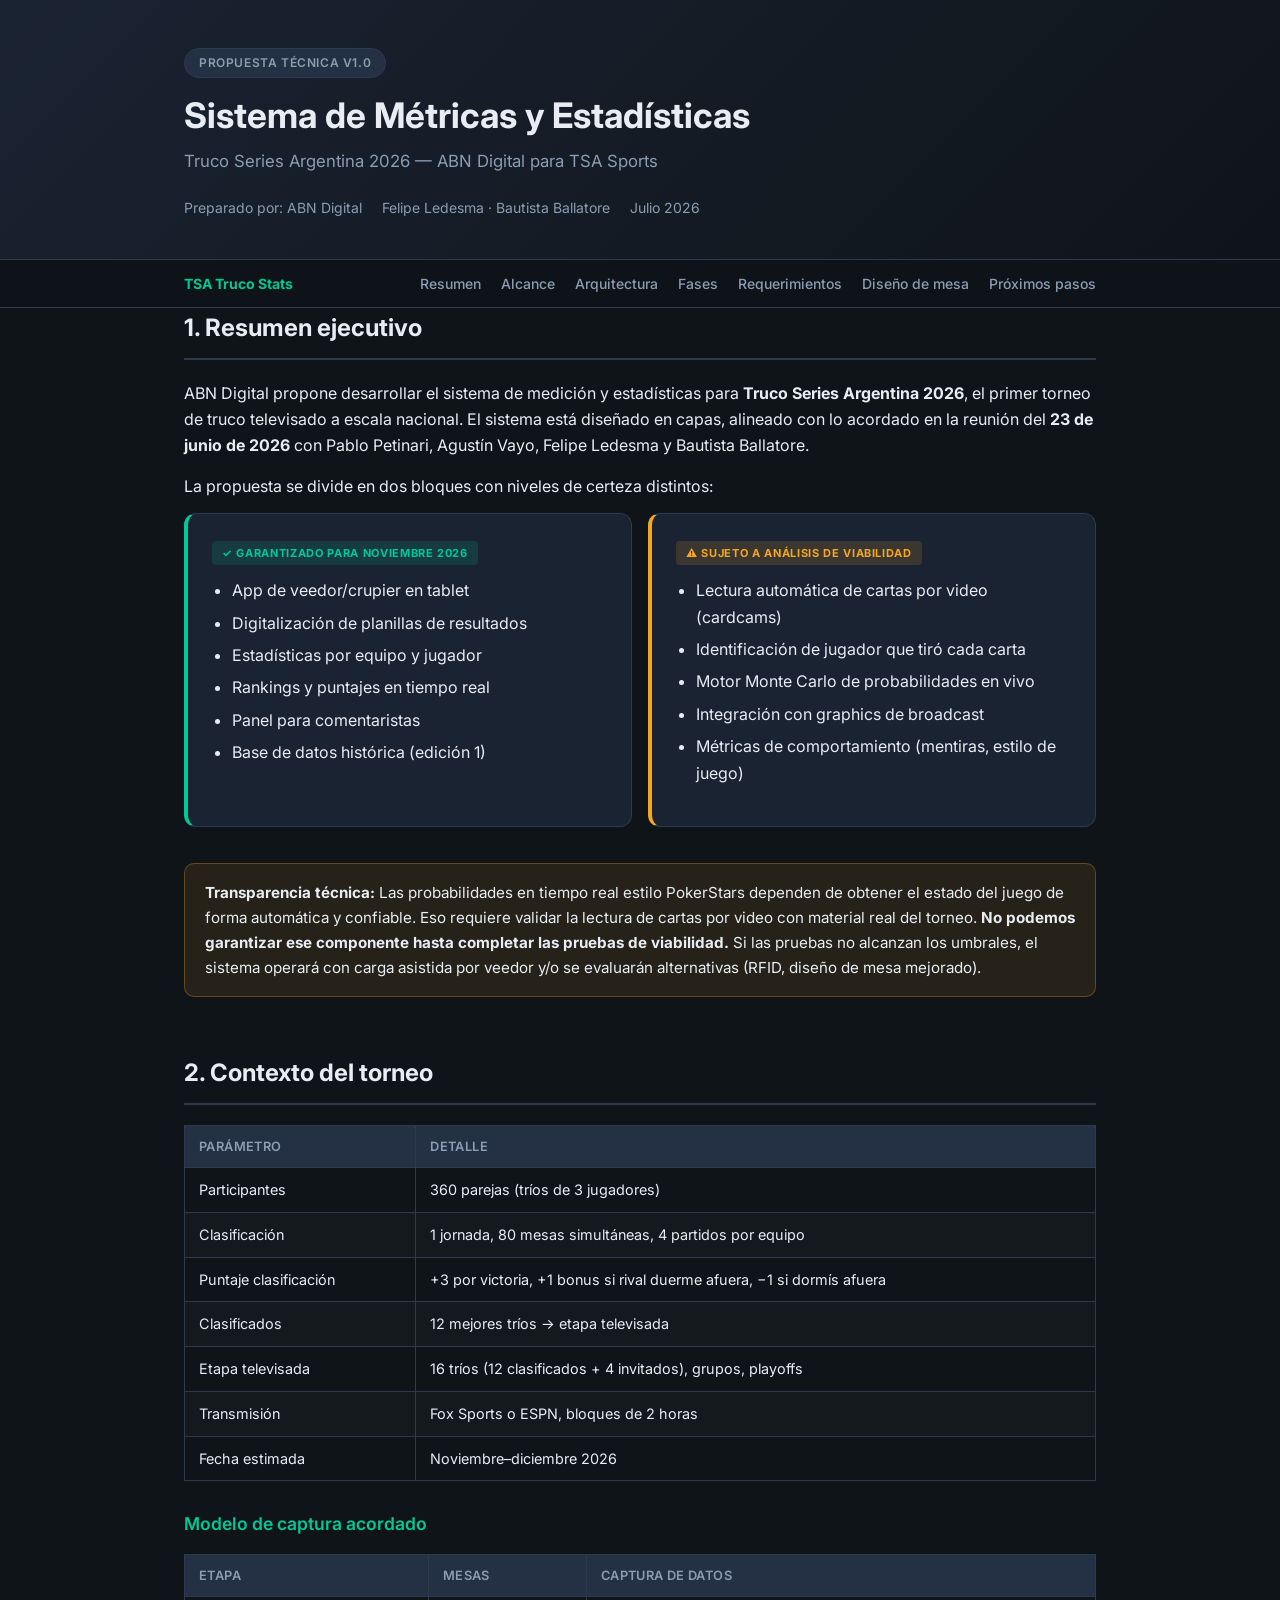
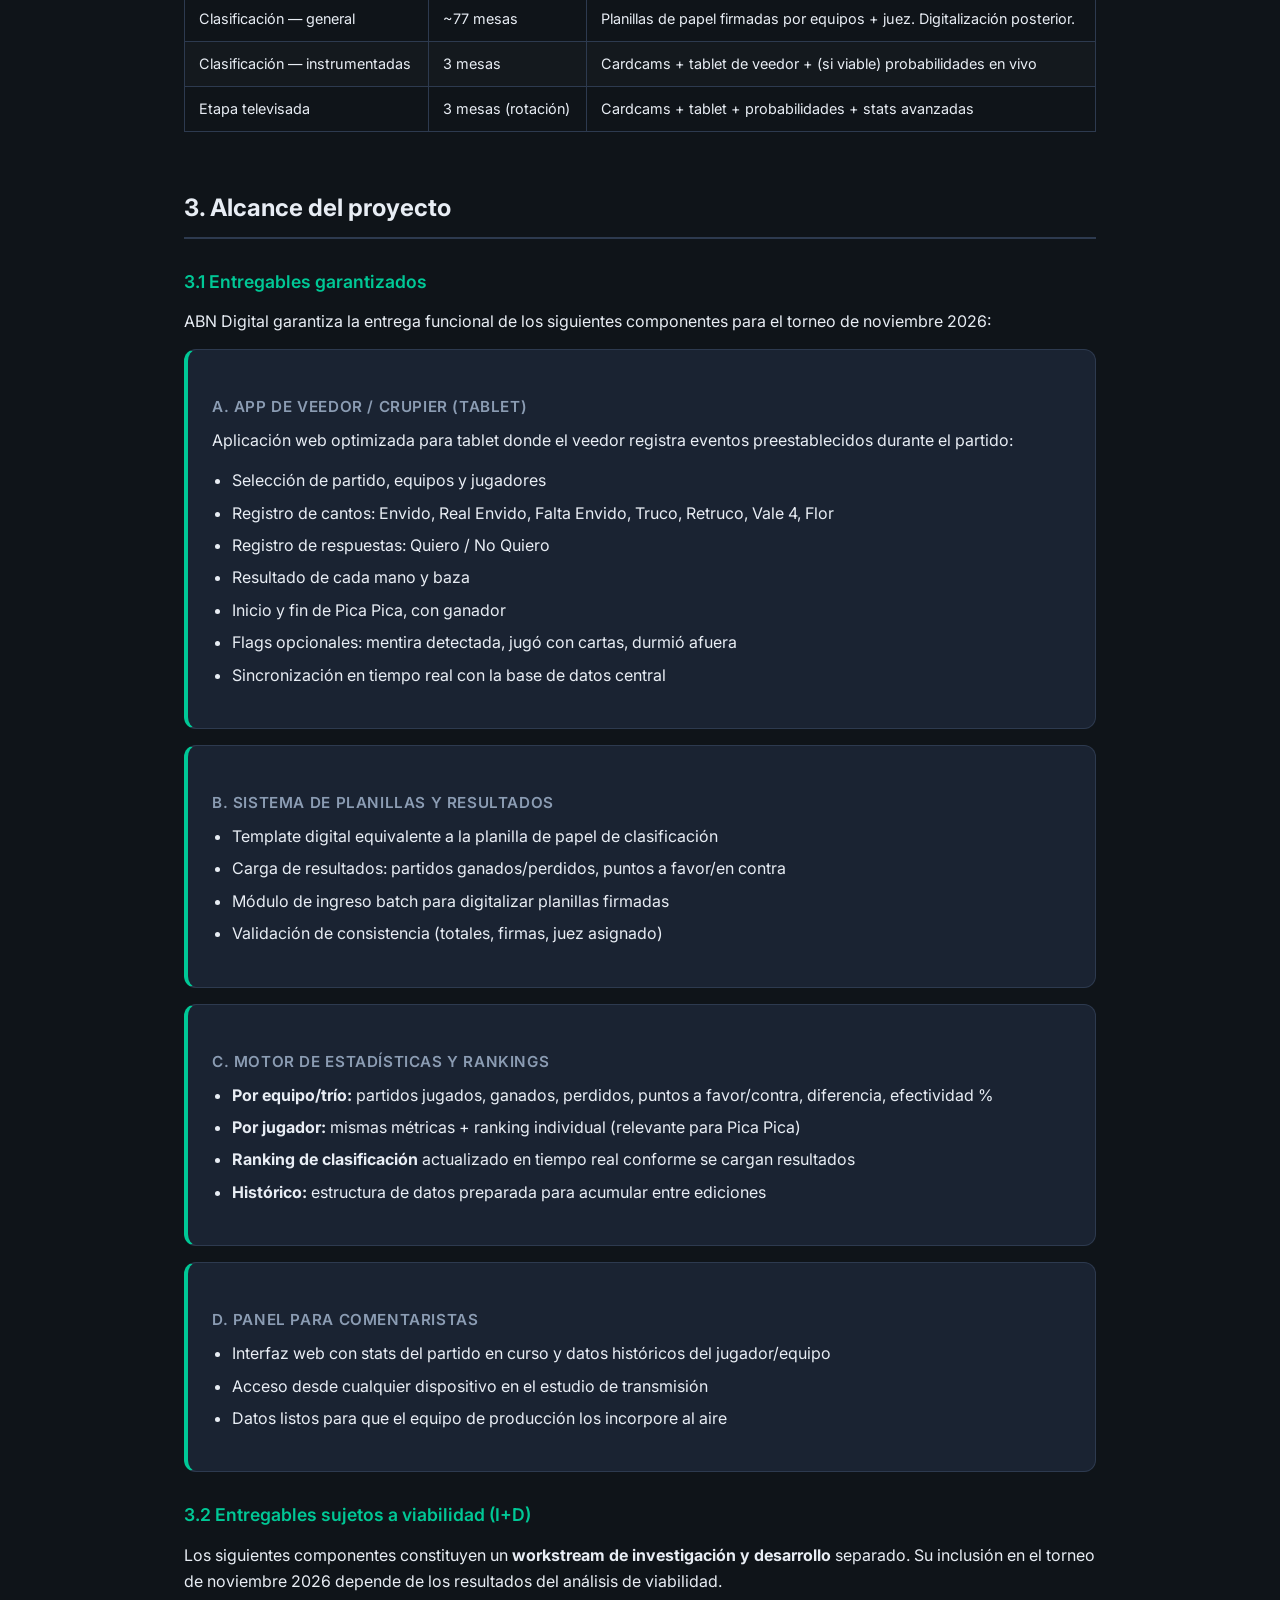
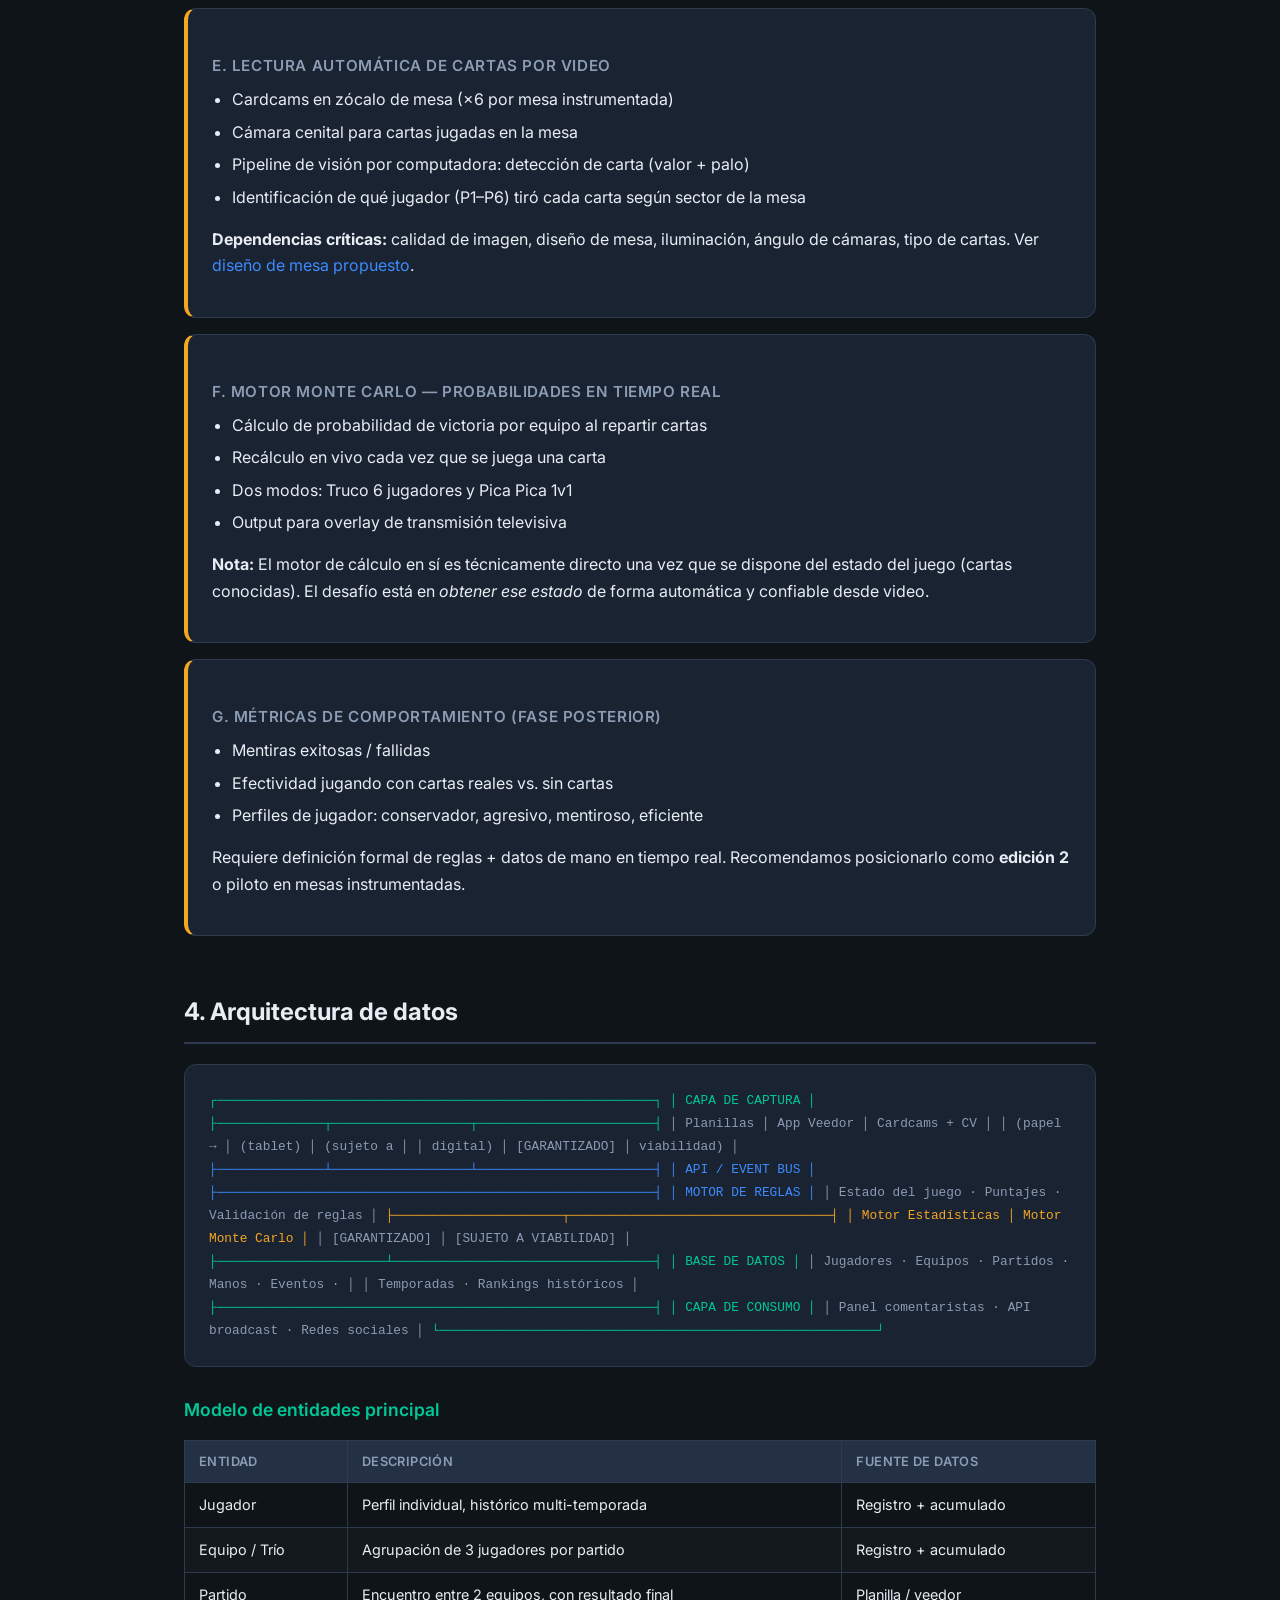
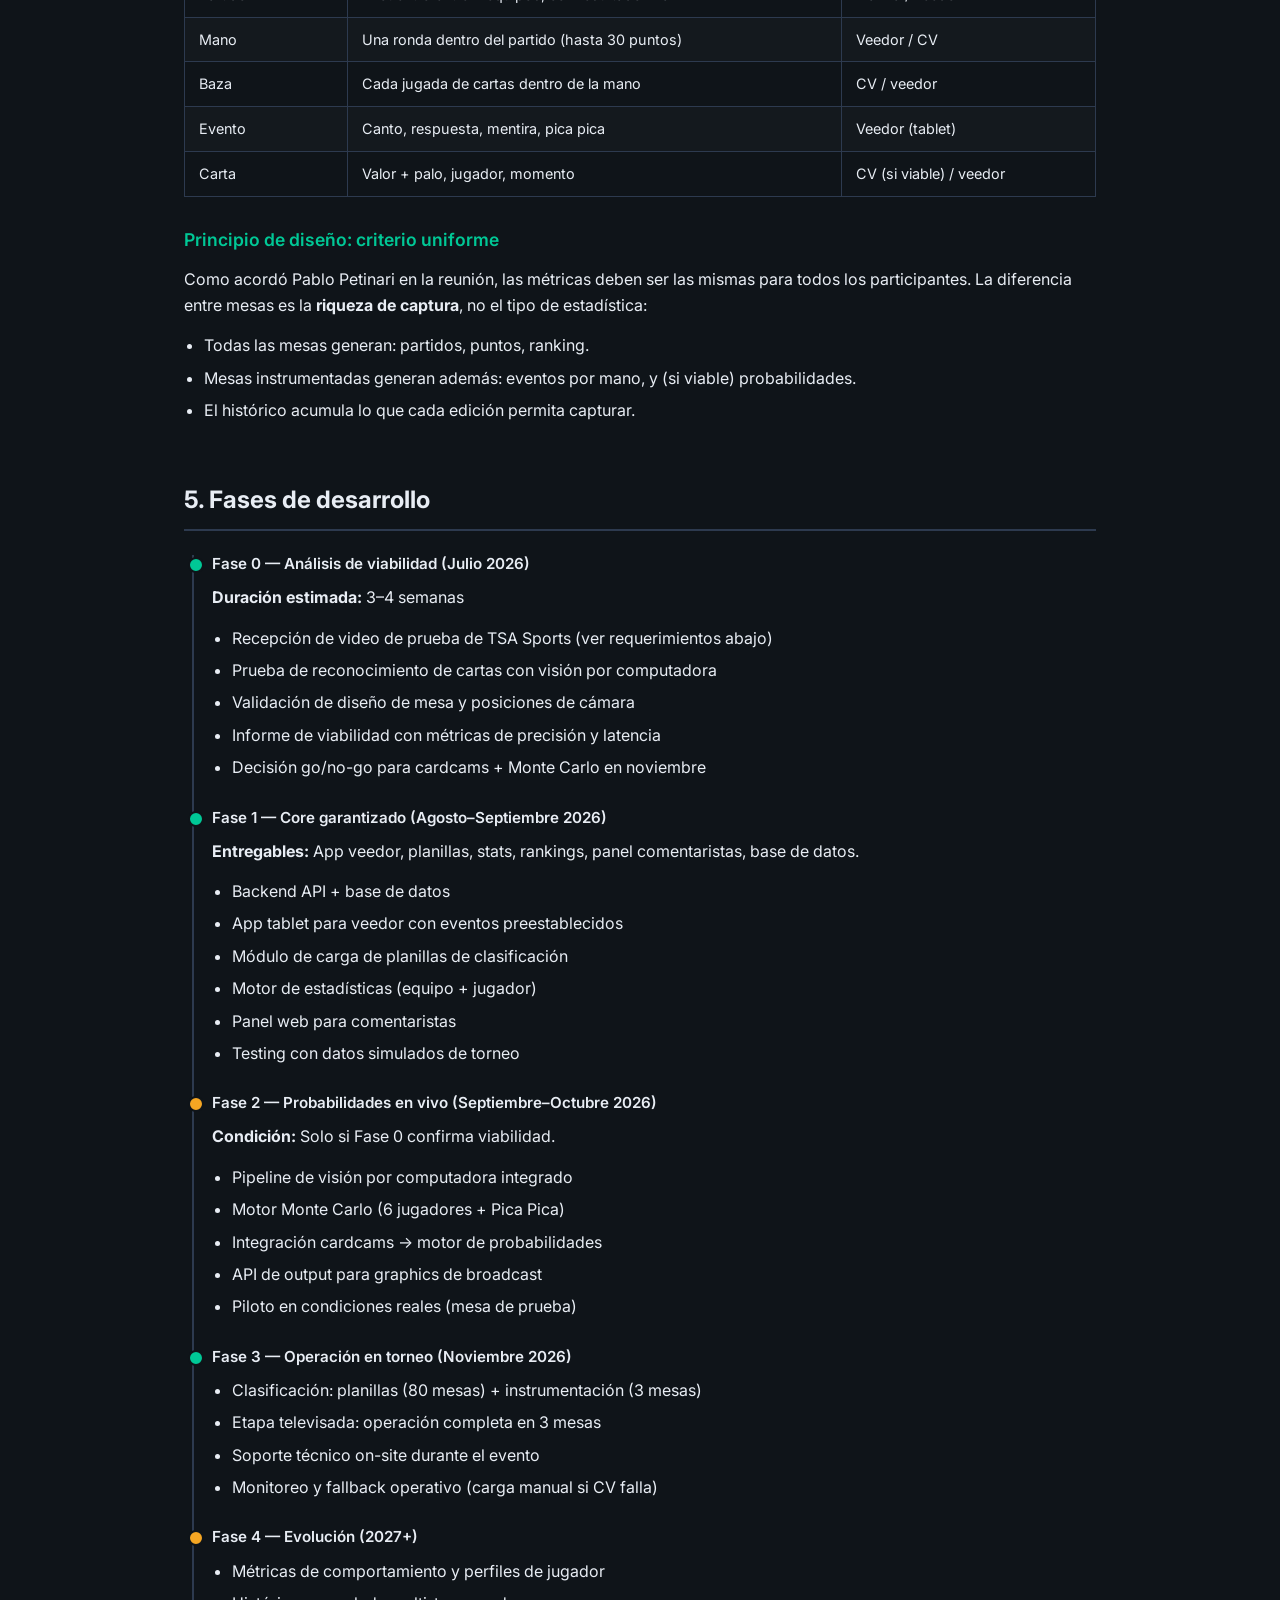
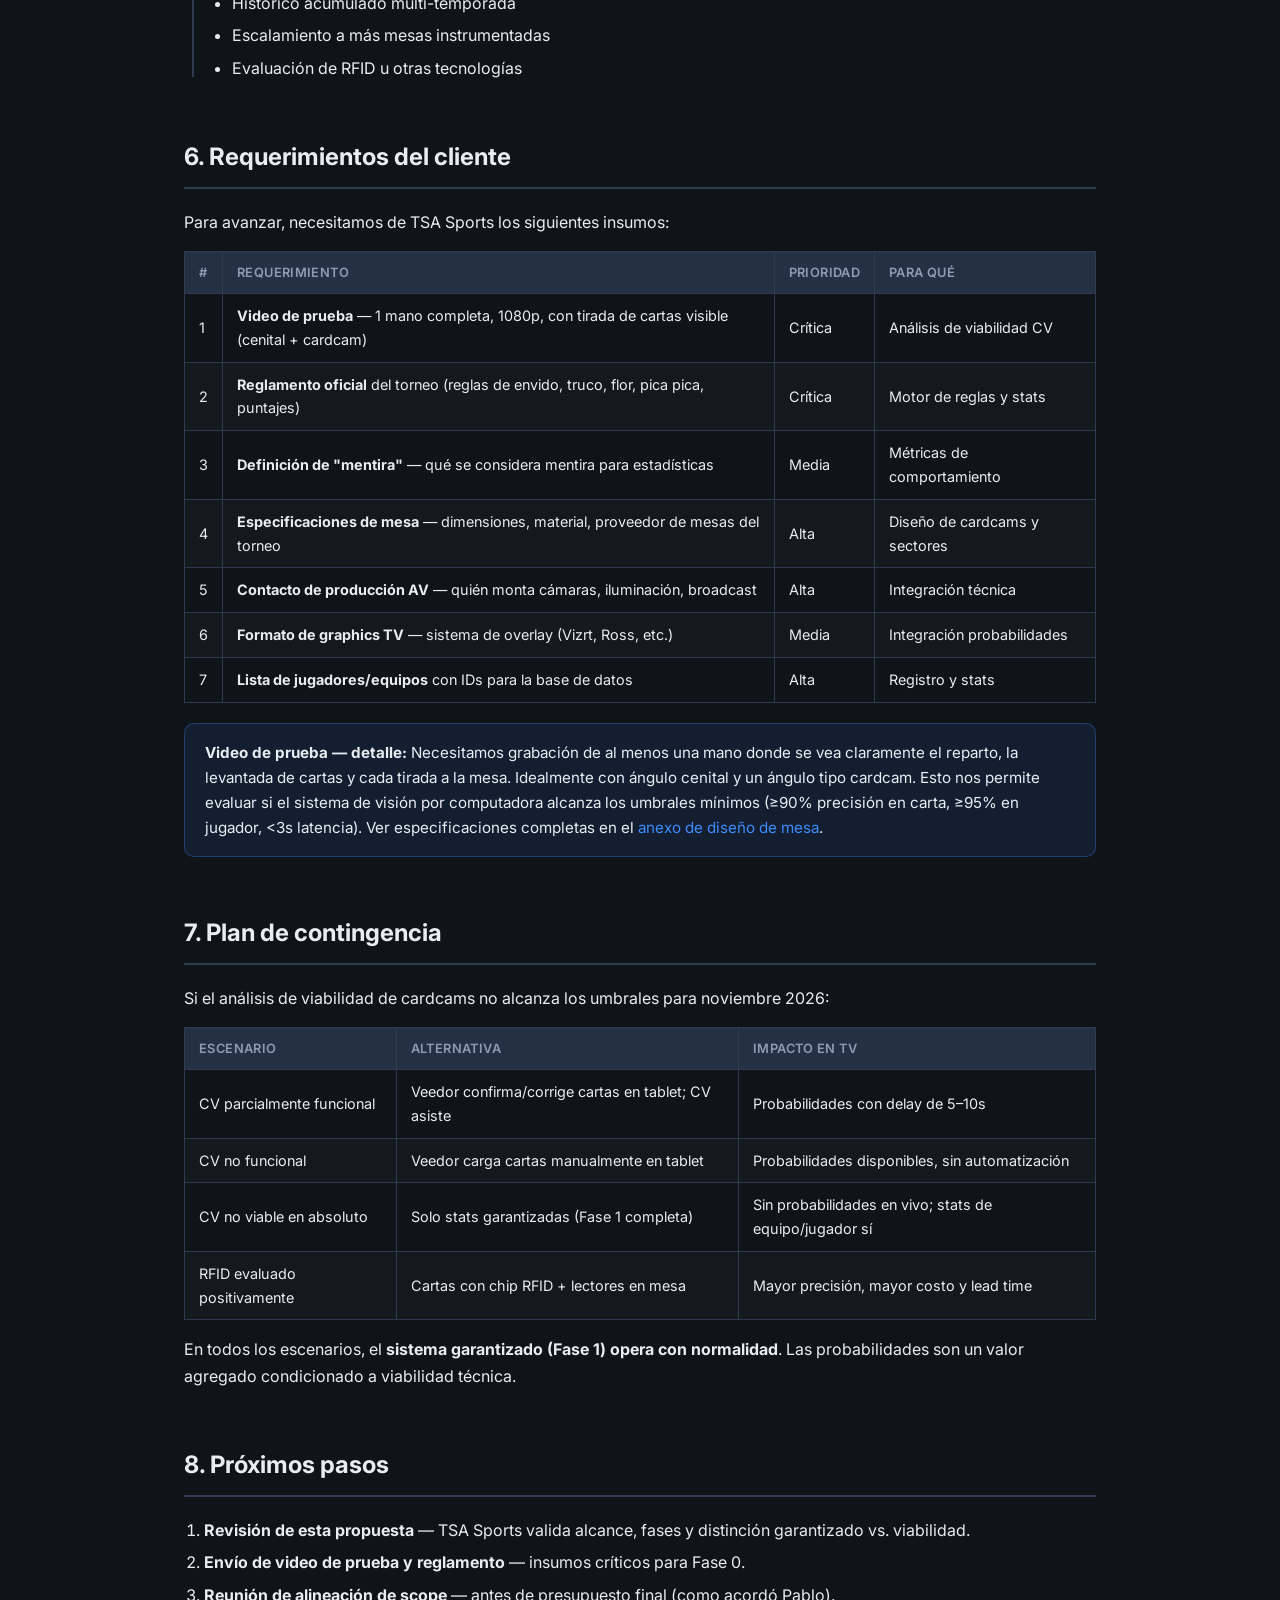
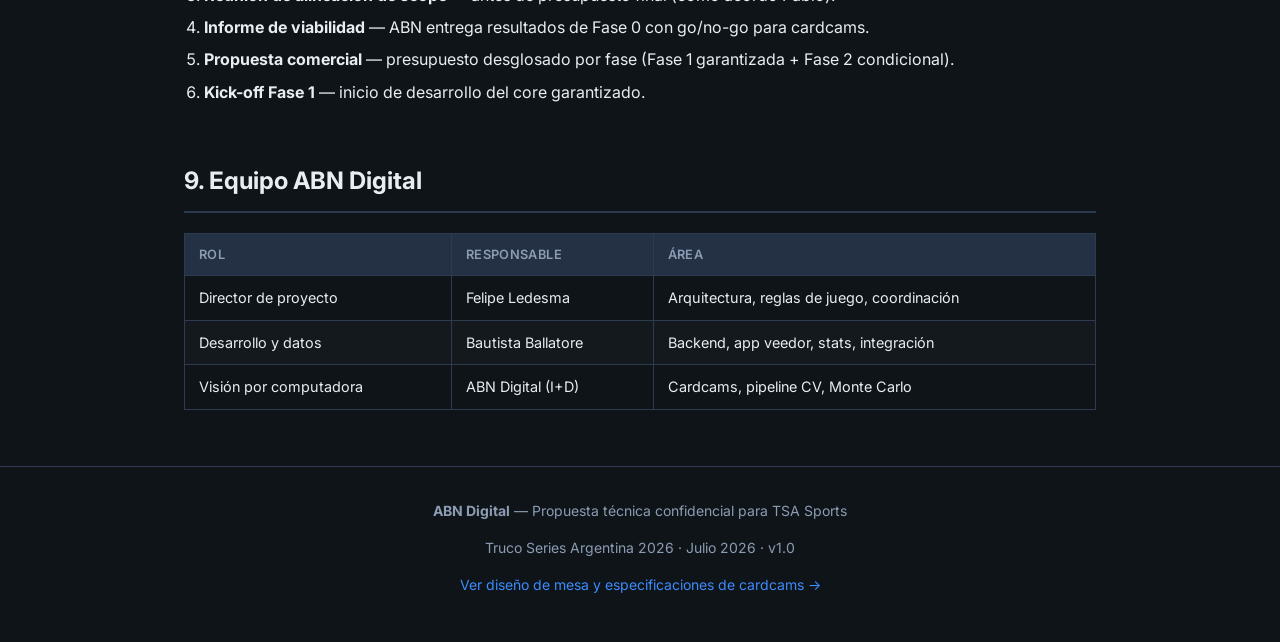
==== index.html @ df33998e "Add technical proposal for Truco Series Argentina 2026. Includes guaranteed scope (crupier app, plan" ====
<!DOCTYPE html>
<html lang="es">
<head>
  <meta charset="UTF-8">
  <meta name="viewport" content="width=device-width, initial-scale=1.0">
  <title>Propuesta Técnica — Truco Series Argentina 2026</title>
  <link rel="preconnect" href="https://fonts.googleapis.com">
  <link href="https://fonts.googleapis.com/css2?family=Inter:wght@400;500;600;700&display=swap" rel="stylesheet">
  <link rel="stylesheet" href="css/style.css">
</head>
<body>
  <header>
    <div class="container">
      <div class="badge">Propuesta técnica v1.0</div>
      <h1>Sistema de Métricas y Estadísticas</h1>
      <p class="subtitle">Truco Series Argentina 2026 — ABN Digital para TSA Sports</p>
      <div class="meta">
        <span>Preparado por: ABN Digital</span>
        <span>Felipe Ledesma · Bautista Ballatore</span>
        <span>Julio 2026</span>
      </div>
    </div>
  </header>

  <nav>
    <div class="container">
      <a href="#" class="nav-brand">TSA Truco Stats</a>
      <a href="#resumen">Resumen</a>
      <a href="#alcance">Alcance</a>
      <a href="#arquitectura">Arquitectura</a>
      <a href="#fases">Fases</a>
      <a href="#requerimientos">Requerimientos</a>
      <a href="design-mesa.html">Diseño de mesa</a>
      <a href="#proximos-pasos">Próximos pasos</a>
    </div>
  </nav>

  <main class="container">

  <section id="resumen">
    <h2>1. Resumen ejecutivo</h2>
    <p>ABN Digital propone desarrollar el sistema de medición y estadísticas para <strong>Truco Series Argentina 2026</strong>, el primer torneo de truco televisado a escala nacional. El sistema está diseñado en capas, alineado con lo acordado en la reunión del <strong>23 de junio de 2026</strong> con Pablo Petinari, Agustín Vayo, Felipe Ledesma y Bautista Ballatore.</p>

    <p>La propuesta se divide en dos bloques con niveles de certeza distintos:</p>

    <div class="grid-2">
      <div class="card guaranteed">
        <div class="card-label">✓ Garantizado para noviembre 2026</div>
        <ul>
          <li>App de veedor/crupier en tablet</li>
          <li>Digitalización de planillas de resultados</li>
          <li>Estadísticas por equipo y jugador</li>
          <li>Rankings y puntajes en tiempo real</li>
          <li>Panel para comentaristas</li>
          <li>Base de datos histórica (edición 1)</li>
        </ul>
      </div>
      <div class="card research">
        <div class="card-label">⚠ Sujeto a análisis de viabilidad</div>
        <ul>
          <li>Lectura automática de cartas por video (cardcams)</li>
          <li>Identificación de jugador que tiró cada carta</li>
          <li>Motor Monte Carlo de probabilidades en vivo</li>
          <li>Integración con graphics de broadcast</li>
          <li>Métricas de comportamiento (mentiras, estilo de juego)</li>
        </ul>
      </div>
    </div>

    <div class="callout warning">
      <strong>Transparencia técnica:</strong> Las probabilidades en tiempo real estilo PokerStars dependen de obtener el estado del juego de forma automática y confiable. Eso requiere validar la lectura de cartas por video con material real del torneo. <strong>No podemos garantizar ese componente hasta completar las pruebas de viabilidad.</strong> Si las pruebas no alcanzan los umbrales, el sistema operará con carga asistida por veedor y/o se evaluarán alternativas (RFID, diseño de mesa mejorado).
    </div>
  </section>

  <section id="contexto">
    <h2>2. Contexto del torneo</h2>
    <table>
      <thead>
        <tr><th>Parámetro</th><th>Detalle</th></tr>
      </thead>
      <tbody>
        <tr><td>Participantes</td><td>360 parejas (tríos de 3 jugadores)</td></tr>
        <tr><td>Clasificación</td><td>1 jornada, 80 mesas simultáneas, 4 partidos por equipo</td></tr>
        <tr><td>Puntaje clasificación</td><td>+3 por victoria, +1 bonus si rival duerme afuera, −1 si dormís afuera</td></tr>
        <tr><td>Clasificados</td><td>12 mejores tríos → etapa televisada</td></tr>
        <tr><td>Etapa televisada</td><td>16 tríos (12 clasificados + 4 invitados), grupos, playoffs</td></tr>
        <tr><td>Transmisión</td><td>Fox Sports o ESPN, bloques de 2 horas</td></tr>
        <tr><td>Fecha estimada</td><td>Noviembre–diciembre 2026</td></tr>
      </tbody>
    </table>

    <h3>Modelo de captura acordado</h3>
    <table>
      <thead>
        <tr><th>Etapa</th><th>Mesas</th><th>Captura de datos</th></tr>
      </thead>
      <tbody>
        <tr>
          <td>Clasificación — general</td>
          <td>~77 mesas</td>
          <td>Planillas de papel firmadas por equipos + juez. Digitalización posterior.</td>
        </tr>
        <tr>
          <td>Clasificación — instrumentadas</td>
          <td>3 mesas</td>
          <td>Cardcams + tablet de veedor + (si viable) probabilidades en vivo</td>
        </tr>
        <tr>
          <td>Etapa televisada</td>
          <td>3 mesas (rotación)</td>
          <td>Cardcams + tablet + probabilidades + stats avanzadas</td>
        </tr>
      </tbody>
    </table>
  </section>

  <section id="alcance">
    <h2>3. Alcance del proyecto</h2>

    <h3>3.1 Entregables garantizados</h3>
    <p>ABN Digital garantiza la entrega funcional de los siguientes componentes para el torneo de noviembre 2026:</p>

    <div class="card guaranteed">
      <h4>A. App de veedor / crupier (tablet)</h4>
      <p>Aplicación web optimizada para tablet donde el veedor registra eventos preestablecidos durante el partido:</p>
      <ul>
        <li>Selección de partido, equipos y jugadores</li>
        <li>Registro de cantos: Envido, Real Envido, Falta Envido, Truco, Retruco, Vale 4, Flor</li>
        <li>Registro de respuestas: Quiero / No Quiero</li>
        <li>Resultado de cada mano y baza</li>
        <li>Inicio y fin de Pica Pica, con ganador</li>
        <li>Flags opcionales: mentira detectada, jugó con cartas, durmió afuera</li>
        <li>Sincronización en tiempo real con la base de datos central</li>
      </ul>
    </div>

    <div class="card guaranteed">
      <h4>B. Sistema de planillas y resultados</h4>
      <ul>
        <li>Template digital equivalente a la planilla de papel de clasificación</li>
        <li>Carga de resultados: partidos ganados/perdidos, puntos a favor/en contra</li>
        <li>Módulo de ingreso batch para digitalizar planillas firmadas</li>
        <li>Validación de consistencia (totales, firmas, juez asignado)</li>
      </ul>
    </div>

    <div class="card guaranteed">
      <h4>C. Motor de estadísticas y rankings</h4>
      <ul>
        <li><strong>Por equipo/trío:</strong> partidos jugados, ganados, perdidos, puntos a favor/contra, diferencia, efectividad %</li>
        <li><strong>Por jugador:</strong> mismas métricas + ranking individual (relevante para Pica Pica)</li>
        <li><strong>Ranking de clasificación</strong> actualizado en tiempo real conforme se cargan resultados</li>
        <li><strong>Histórico:</strong> estructura de datos preparada para acumular entre ediciones</li>
      </ul>
    </div>

    <div class="card guaranteed">
      <h4>D. Panel para comentaristas</h4>
      <ul>
        <li>Interfaz web con stats del partido en curso y datos históricos del jugador/equipo</li>
        <li>Acceso desde cualquier dispositivo en el estudio de transmisión</li>
        <li>Datos listos para que el equipo de producción los incorpore al aire</li>
      </ul>
    </div>

    <h3>3.2 Entregables sujetos a viabilidad (I+D)</h3>
    <p>Los siguientes componentes constituyen un <strong>workstream de investigación y desarrollo</strong> separado. Su inclusión en el torneo de noviembre 2026 depende de los resultados del análisis de viabilidad.</p>

    <div class="card research">
      <h4>E. Lectura automática de cartas por video</h4>
      <ul>
        <li>Cardcams en zócalo de mesa (×6 por mesa instrumentada)</li>
        <li>Cámara cenital para cartas jugadas en la mesa</li>
        <li>Pipeline de visión por computadora: detección de carta (valor + palo)</li>
        <li>Identificación de qué jugador (P1–P6) tiró cada carta según sector de la mesa</li>
      </ul>
      <p><strong>Dependencias críticas:</strong> calidad de imagen, diseño de mesa, iluminación, ángulo de cámaras, tipo de cartas. Ver <a href="design-mesa.html">diseño de mesa propuesto</a>.</p>
    </div>

    <div class="card research">
      <h4>F. Motor Monte Carlo — probabilidades en tiempo real</h4>
      <ul>
        <li>Cálculo de probabilidad de victoria por equipo al repartir cartas</li>
        <li>Recálculo en vivo cada vez que se juega una carta</li>
        <li>Dos modos: Truco 6 jugadores y Pica Pica 1v1</li>
        <li>Output para overlay de transmisión televisiva</li>
      </ul>
      <p><strong>Nota:</strong> El motor de cálculo en sí es técnicamente directo una vez que se dispone del estado del juego (cartas conocidas). El desafío está en <em>obtener ese estado</em> de forma automática y confiable desde video.</p>
    </div>

    <div class="card research">
      <h4>G. Métricas de comportamiento (fase posterior)</h4>
      <ul>
        <li>Mentiras exitosas / fallidas</li>
        <li>Efectividad jugando con cartas reales vs. sin cartas</li>
        <li>Perfiles de jugador: conservador, agresivo, mentiroso, eficiente</li>
      </ul>
      <p>Requiere definición formal de reglas + datos de mano en tiempo real. Recomendamos posicionarlo como <strong>edición 2</strong> o piloto en mesas instrumentadas.</p>
    </div>
  </section>

  <section id="arquitectura">
    <h2>4. Arquitectura de datos</h2>

    <div class="arch-diagram">
<span class="hl">┌─────────────────────────────────────────────────────────┐</span>
<span class="hl">│                    CAPA DE CAPTURA                       │</span>
<span class="hl">├──────────────┬──────────────────┬───────────────────────┤</span>
│  Planillas   │  App Veedor      │  Cardcams + CV        │
│  (papel →    │  (tablet)        │  (sujeto a           │
│   digital)   │  [GARANTIZADO]   │   viabilidad)         │
<span class="hl2">├──────────────┴──────────────────┴───────────────────────┤</span>
<span class="hl2">│                  API / EVENT BUS                         │</span>
<span class="hl2">├─────────────────────────────────────────────────────────┤</span>
<span class="hl2">│                  MOTOR DE REGLAS                         │</span>
│  Estado del juego · Puntajes · Validación de reglas      │
<span class="hl3">├──────────────────────┬──────────────────────────────────┤</span>
<span class="hl3">│  Motor Estadísticas  │  Motor Monte Carlo               │</span>
│  [GARANTIZADO]       │  [SUJETO A VIABILIDAD]           │
<span class="hl">├──────────────────────┴──────────────────────────────────┤</span>
<span class="hl">│                  BASE DE DATOS                           │</span>
│  Jugadores · Equipos · Partidos · Manos · Eventos ·     │
│  Temporadas · Rankings históricos                        │
<span class="hl">├─────────────────────────────────────────────────────────┤</span>
<span class="hl">│                  CAPA DE CONSUMO                         │</span>
│  Panel comentaristas · API broadcast · Redes sociales    │
<span class="hl">└─────────────────────────────────────────────────────────┘</span>
    </div>

    <h3>Modelo de entidades principal</h3>
    <table>
      <thead>
        <tr><th>Entidad</th><th>Descripción</th><th>Fuente de datos</th></tr>
      </thead>
      <tbody>
        <tr><td>Jugador</td><td>Perfil individual, histórico multi-temporada</td><td>Registro + acumulado</td></tr>
        <tr><td>Equipo / Trío</td><td>Agrupación de 3 jugadores por partido</td><td>Registro + acumulado</td></tr>
        <tr><td>Partido</td><td>Encuentro entre 2 equipos, con resultado final</td><td>Planilla / veedor</td></tr>
        <tr><td>Mano</td><td>Una ronda dentro del partido (hasta 30 puntos)</td><td>Veedor / CV</td></tr>
        <tr><td>Baza</td><td>Cada jugada de cartas dentro de la mano</td><td>CV / veedor</td></tr>
        <tr><td>Evento</td><td>Canto, respuesta, mentira, pica pica</td><td>Veedor (tablet)</td></tr>
        <tr><td>Carta</td><td>Valor + palo, jugador, momento</td><td>CV (si viable) / veedor</td></tr>
      </tbody>
    </table>

    <h3>Principio de diseño: criterio uniforme</h3>
    <p>Como acordó Pablo Petinari en la reunión, las métricas deben ser las mismas para todos los participantes. La diferencia entre mesas es la <strong>riqueza de captura</strong>, no el tipo de estadística:</p>
    <ul>
      <li>Todas las mesas generan: partidos, puntos, ranking.</li>
      <li>Mesas instrumentadas generan además: eventos por mano, y (si viable) probabilidades.</li>
      <li>El histórico acumula lo que cada edición permita capturar.</li>
    </ul>
  </section>

  <section id="fases">
    <h2>5. Fases de desarrollo</h2>

    <div class="timeline">
      <div class="timeline-item">
        <h4>Fase 0 — Análisis de viabilidad (Julio 2026)</h4>
        <p><strong>Duración estimada:</strong> 3–4 semanas</p>
        <ul>
          <li>Recepción de video de prueba de TSA Sports (ver requerimientos abajo)</li>
          <li>Prueba de reconocimiento de cartas con visión por computadora</li>
          <li>Validación de diseño de mesa y posiciones de cámara</li>
          <li>Informe de viabilidad con métricas de precisión y latencia</li>
          <li>Decisión go/no-go para cardcams + Monte Carlo en noviembre</li>
        </ul>
      </div>

      <div class="timeline-item">
        <h4>Fase 1 — Core garantizado (Agosto–Septiembre 2026)</h4>
        <p><strong>Entregables:</strong> App veedor, planillas, stats, rankings, panel comentaristas, base de datos.</p>
        <ul>
          <li>Backend API + base de datos</li>
          <li>App tablet para veedor con eventos preestablecidos</li>
          <li>Módulo de carga de planillas de clasificación</li>
          <li>Motor de estadísticas (equipo + jugador)</li>
          <li>Panel web para comentaristas</li>
          <li>Testing con datos simulados de torneo</li>
        </ul>
      </div>

      <div class="timeline-item research">
        <h4>Fase 2 — Probabilidades en vivo (Septiembre–Octubre 2026)</h4>
        <p><strong>Condición:</strong> Solo si Fase 0 confirma viabilidad.</p>
        <ul>
          <li>Pipeline de visión por computadora integrado</li>
          <li>Motor Monte Carlo (6 jugadores + Pica Pica)</li>
          <li>Integración cardcams → motor de probabilidades</li>
          <li>API de output para graphics de broadcast</li>
          <li>Piloto en condiciones reales (mesa de prueba)</li>
        </ul>
      </div>

      <div class="timeline-item">
        <h4>Fase 3 — Operación en torneo (Noviembre 2026)</h4>
        <ul>
          <li>Clasificación: planillas (80 mesas) + instrumentación (3 mesas)</li>
          <li>Etapa televisada: operación completa en 3 mesas</li>
          <li>Soporte técnico on-site durante el evento</li>
          <li>Monitoreo y fallback operativo (carga manual si CV falla)</li>
        </ul>
      </div>

      <div class="timeline-item research">
        <h4>Fase 4 — Evolución (2027+)</h4>
        <ul>
          <li>Métricas de comportamiento y perfiles de jugador</li>
          <li>Histórico acumulado multi-temporada</li>
          <li>Escalamiento a más mesas instrumentadas</li>
          <li>Evaluación de RFID u otras tecnologías</li>
        </ul>
      </div>
    </div>
  </section>

  <section id="requerimientos">
    <h2>6. Requerimientos del cliente</h2>
    <p>Para avanzar, necesitamos de TSA Sports los siguientes insumos:</p>

    <table>
      <thead>
        <tr><th>#</th><th>Requerimiento</th><th>Prioridad</th><th>Para qué</th></tr>
      </thead>
      <tbody>
        <tr>
          <td>1</td>
          <td><strong>Video de prueba</strong> — 1 mano completa, 1080p, con tirada de cartas visible (cenital + cardcam)</td>
          <td>Crítica</td>
          <td>Análisis de viabilidad CV</td>
        </tr>
        <tr>
          <td>2</td>
          <td><strong>Reglamento oficial</strong> del torneo (reglas de envido, truco, flor, pica pica, puntajes)</td>
          <td>Crítica</td>
          <td>Motor de reglas y stats</td>
        </tr>
        <tr>
          <td>3</td>
          <td><strong>Definición de "mentira"</strong> — qué se considera mentira para estadísticas</td>
          <td>Media</td>
          <td>Métricas de comportamiento</td>
        </tr>
        <tr>
          <td>4</td>
          <td><strong>Especificaciones de mesa</strong> — dimensiones, material, proveedor de mesas del torneo</td>
          <td>Alta</td>
          <td>Diseño de cardcams y sectores</td>
        </tr>
        <tr>
          <td>5</td>
          <td><strong>Contacto de producción AV</strong> — quién monta cámaras, iluminación, broadcast</td>
          <td>Alta</td>
          <td>Integración técnica</td>
        </tr>
        <tr>
          <td>6</td>
          <td><strong>Formato de graphics TV</strong> — sistema de overlay (Vizrt, Ross, etc.)</td>
          <td>Media</td>
          <td>Integración probabilidades</td>
        </tr>
        <tr>
          <td>7</td>
          <td><strong>Lista de jugadores/equipos</strong> con IDs para la base de datos</td>
          <td>Alta</td>
          <td>Registro y stats</td>
        </tr>
      </tbody>
    </table>

    <div class="callout">
      <strong>Video de prueba — detalle:</strong> Necesitamos grabación de al menos una mano donde se vea claramente el reparto, la levantada de cartas y cada tirada a la mesa. Idealmente con ángulo cenital y un ángulo tipo cardcam. Esto nos permite evaluar si el sistema de visión por computadora alcanza los umbrales mínimos (≥90% precisión en carta, ≥95% en jugador, &lt;3s latencia). Ver especificaciones completas en el <a href="design-mesa.html#test-video">anexo de diseño de mesa</a>.
    </div>
  </section>

  <section id="fallback">
    <h2>7. Plan de contingencia</h2>
    <p>Si el análisis de viabilidad de cardcams no alcanza los umbrales para noviembre 2026:</p>
    <table>
      <thead>
        <tr><th>Escenario</th><th>Alternativa</th><th>Impacto en TV</th></tr>
      </thead>
      <tbody>
        <tr>
          <td>CV parcialmente funcional</td>
          <td>Veedor confirma/corrige cartas en tablet; CV asiste</td>
          <td>Probabilidades con delay de 5–10s</td>
        </tr>
        <tr>
          <td>CV no funcional</td>
          <td>Veedor carga cartas manualmente en tablet</td>
          <td>Probabilidades disponibles, sin automatización</td>
        </tr>
        <tr>
          <td>CV no viable en absoluto</td>
          <td>Solo stats garantizadas (Fase 1 completa)</td>
          <td>Sin probabilidades en vivo; stats de equipo/jugador sí</td>
        </tr>
        <tr>
          <td>RFID evaluado positivamente</td>
          <td>Cartas con chip RFID + lectores en mesa</td>
          <td>Mayor precisión, mayor costo y lead time</td>
        </tr>
      </tbody>
    </table>
    <p>En todos los escenarios, el <strong>sistema garantizado (Fase 1) opera con normalidad</strong>. Las probabilidades son un valor agregado condicionado a viabilidad técnica.</p>
  </section>

  <section id="proximos-pasos">
    <h2>8. Próximos pasos</h2>
    <ol>
      <li><strong>Revisión de esta propuesta</strong> — TSA Sports valida alcance, fases y distinción garantizado vs. viabilidad.</li>
      <li><strong>Envío de video de prueba y reglamento</strong> — insumos críticos para Fase 0.</li>
      <li><strong>Reunión de alineación de scope</strong> — antes de presupuesto final (como acordó Pablo).</li>
      <li><strong>Informe de viabilidad</strong> — ABN entrega resultados de Fase 0 con go/no-go para cardcams.</li>
      <li><strong>Propuesta comercial</strong> — presupuesto desglosado por fase (Fase 1 garantizada + Fase 2 condicional).</li>
      <li><strong>Kick-off Fase 1</strong> — inicio de desarrollo del core garantizado.</li>
    </ol>
  </section>

  <section id="equipo">
    <h2>9. Equipo ABN Digital</h2>
    <table>
      <thead>
        <tr><th>Rol</th><th>Responsable</th><th>Área</th></tr>
      </thead>
      <tbody>
        <tr><td>Director de proyecto</td><td>Felipe Ledesma</td><td>Arquitectura, reglas de juego, coordinación</td></tr>
        <tr><td>Desarrollo y datos</td><td>Bautista Ballatore</td><td>Backend, app veedor, stats, integración</td></tr>
        <tr><td>Visión por computadora</td><td>ABN Digital (I+D)</td><td>Cardcams, pipeline CV, Monte Carlo</td></tr>
      </tbody>
    </table>
  </section>

  </main>

  <footer>
    <div class="container">
      <p><strong>ABN Digital</strong> — Propuesta técnica confidencial para TSA Sports</p>
      <p>Truco Series Argentina 2026 · Julio 2026 · v1.0</p>
      <p style="margin-top:12px"><a href="design-mesa.html">Ver diseño de mesa y especificaciones de cardcams →</a></p>
    </div>
  </footer>
</body>
</html>
---- css/style.css ----
:root {
  --bg: #0f1419;
  --surface: #1a2332;
  --surface-2: #243044;
  --text: #e8edf4;
  --muted: #8b9cb3;
  --accent: #00c896;
  --accent-2: #3d8bfd;
  --warning: #f5a623;
  --danger: #ff6b6b;
  --guaranteed: #00c896;
  --research: #f5a623;
  --border: #2d3a4f;
  --team-a: #3d8bfd;
  --team-b: #ff6b6b;
  --font: "Inter", system-ui, -apple-system, sans-serif;
}

* { box-sizing: border-box; margin: 0; padding: 0; }

html { scroll-behavior: smooth; }

body {
  font-family: var(--font);
  background: var(--bg);
  color: var(--text);
  line-height: 1.65;
  font-size: 16px;
}

a { color: var(--accent-2); text-decoration: none; }
a:hover { text-decoration: underline; }

.container {
  max-width: 960px;
  margin: 0 auto;
  padding: 0 24px;
}

header {
  background: linear-gradient(135deg, #1a2332 0%, #0f1419 100%);
  border-bottom: 1px solid var(--border);
  padding: 48px 0 40px;
}

header .badge {
  display: inline-block;
  background: var(--surface-2);
  border: 1px solid var(--border);
  border-radius: 999px;
  padding: 4px 14px;
  font-size: 12px;
  font-weight: 600;
  letter-spacing: 0.05em;
  text-transform: uppercase;
  color: var(--muted);
  margin-bottom: 16px;
}

header h1 {
  font-size: 2.2rem;
  font-weight: 700;
  line-height: 1.2;
  margin-bottom: 12px;
}

header .subtitle {
  color: var(--muted);
  font-size: 1.05rem;
  max-width: 640px;
}

header .meta {
  margin-top: 20px;
  display: flex;
  flex-wrap: wrap;
  gap: 20px;
  font-size: 0.875rem;
  color: var(--muted);
}

nav {
  position: sticky;
  top: 0;
  z-index: 100;
  background: rgba(15, 20, 25, 0.92);
  backdrop-filter: blur(12px);
  border-bottom: 1px solid var(--border);
  padding: 12px 0;
}

nav .container {
  display: flex;
  flex-wrap: wrap;
  gap: 8px 20px;
  align-items: center;
}

nav a {
  font-size: 0.875rem;
  color: var(--muted);
  font-weight: 500;
}

nav a:hover { color: var(--text); text-decoration: none; }

nav .nav-brand {
  font-weight: 700;
  color: var(--accent);
  margin-right: auto;
}

main { padding: 48px 0 80px; }

section {
  margin-bottom: 56px;
  scroll-margin-top: 72px;
}

h2 {
  font-size: 1.5rem;
  font-weight: 700;
  margin-bottom: 20px;
  padding-bottom: 10px;
  border-bottom: 2px solid var(--border);
}

h3 {
  font-size: 1.1rem;
  font-weight: 600;
  margin: 28px 0 12px;
  color: var(--accent);
}

h4 {
  font-size: 0.95rem;
  font-weight: 600;
  margin: 20px 0 8px;
  color: var(--muted);
  text-transform: uppercase;
  letter-spacing: 0.04em;
}

p { margin-bottom: 14px; }

ul, ol { margin: 0 0 16px 20px; }
li { margin-bottom: 6px; }

.card {
  background: var(--surface);
  border: 1px solid var(--border);
  border-radius: 12px;
  padding: 24px;
  margin-bottom: 16px;
}

.card.guaranteed {
  border-left: 4px solid var(--guaranteed);
}

.card.research {
  border-left: 4px solid var(--research);
}

.card-label {
  display: inline-flex;
  align-items: center;
  gap: 6px;
  font-size: 11px;
  font-weight: 700;
  letter-spacing: 0.06em;
  text-transform: uppercase;
  margin-bottom: 12px;
  padding: 3px 10px;
  border-radius: 4px;
}

.card.guaranteed .card-label {
  background: rgba(0, 200, 150, 0.15);
  color: var(--guaranteed);
}

.card.research .card-label {
  background: rgba(245, 166, 35, 0.15);
  color: var(--research);
}

.grid-2 {
  display: grid;
  grid-template-columns: 1fr 1fr;
  gap: 16px;
}

@media (max-width: 700px) {
  .grid-2 { grid-template-columns: 1fr; }
  header h1 { font-size: 1.6rem; }
}

table {
  width: 100%;
  border-collapse: collapse;
  font-size: 0.9rem;
  margin: 16px 0;
}

th, td {
  border: 1px solid var(--border);
  padding: 10px 14px;
  text-align: left;
}

th {
  background: var(--surface-2);
  font-weight: 600;
  color: var(--muted);
  font-size: 0.8rem;
  text-transform: uppercase;
  letter-spacing: 0.03em;
}

tr:nth-child(even) td { background: rgba(255,255,255,0.02); }

.timeline {
  position: relative;
  padding-left: 28px;
}

.timeline::before {
  content: "";
  position: absolute;
  left: 8px;
  top: 4px;
  bottom: 4px;
  width: 2px;
  background: var(--border);
}

.timeline-item {
  position: relative;
  margin-bottom: 24px;
}

.timeline-item::before {
  content: "";
  position: absolute;
  left: -24px;
  top: 6px;
  width: 12px;
  height: 12px;
  border-radius: 50%;
  background: var(--accent);
  border: 2px solid var(--bg);
}

.timeline-item.research::before { background: var(--warning); }

.timeline-item h4 { margin-top: 0; color: var(--text); text-transform: none; letter-spacing: 0; }

.arch-diagram {
  background: var(--surface);
  border: 1px solid var(--border);
  border-radius: 12px;
  padding: 24px;
  font-family: "SF Mono", "Fira Code", monospace;
  font-size: 0.8rem;
  line-height: 1.8;
  overflow-x: auto;
  color: var(--muted);
}

.arch-diagram .hl { color: var(--accent); }
.arch-diagram .hl2 { color: var(--accent-2); }
.arch-diagram .hl3 { color: var(--warning); }

.callout {
  background: rgba(61, 139, 253, 0.1);
  border: 1px solid rgba(61, 139, 253, 0.3);
  border-radius: 10px;
  padding: 16px 20px;
  margin: 20px 0;
  font-size: 0.95rem;
}

.callout.warning {
  background: rgba(245, 166, 35, 0.1);
  border-color: rgba(245, 166, 35, 0.3);
}

.callout strong { color: var(--text); }

footer {
  border-top: 1px solid var(--border);
  padding: 32px 0;
  color: var(--muted);
  font-size: 0.875rem;
  text-align: center;
}

/* Table design page */
.table-diagram {
  background: var(--surface);
  border: 1px solid var(--border);
  border-radius: 16px;
  padding: 32px;
  margin: 24px 0;
}

.table-svg-wrap {
  max-width: 100%;
  overflow-x: auto;
}

.legend {
  display: flex;
  flex-wrap: wrap;
  gap: 16px;
  margin-top: 20px;
  font-size: 0.85rem;
}

.legend-item {
  display: flex;
  align-items: center;
  gap: 8px;
}

.legend-dot {
  width: 14px;
  height: 14px;
  border-radius: 3px;
}

.spec-table td:first-child { font-weight: 600; white-space: nowrap; }
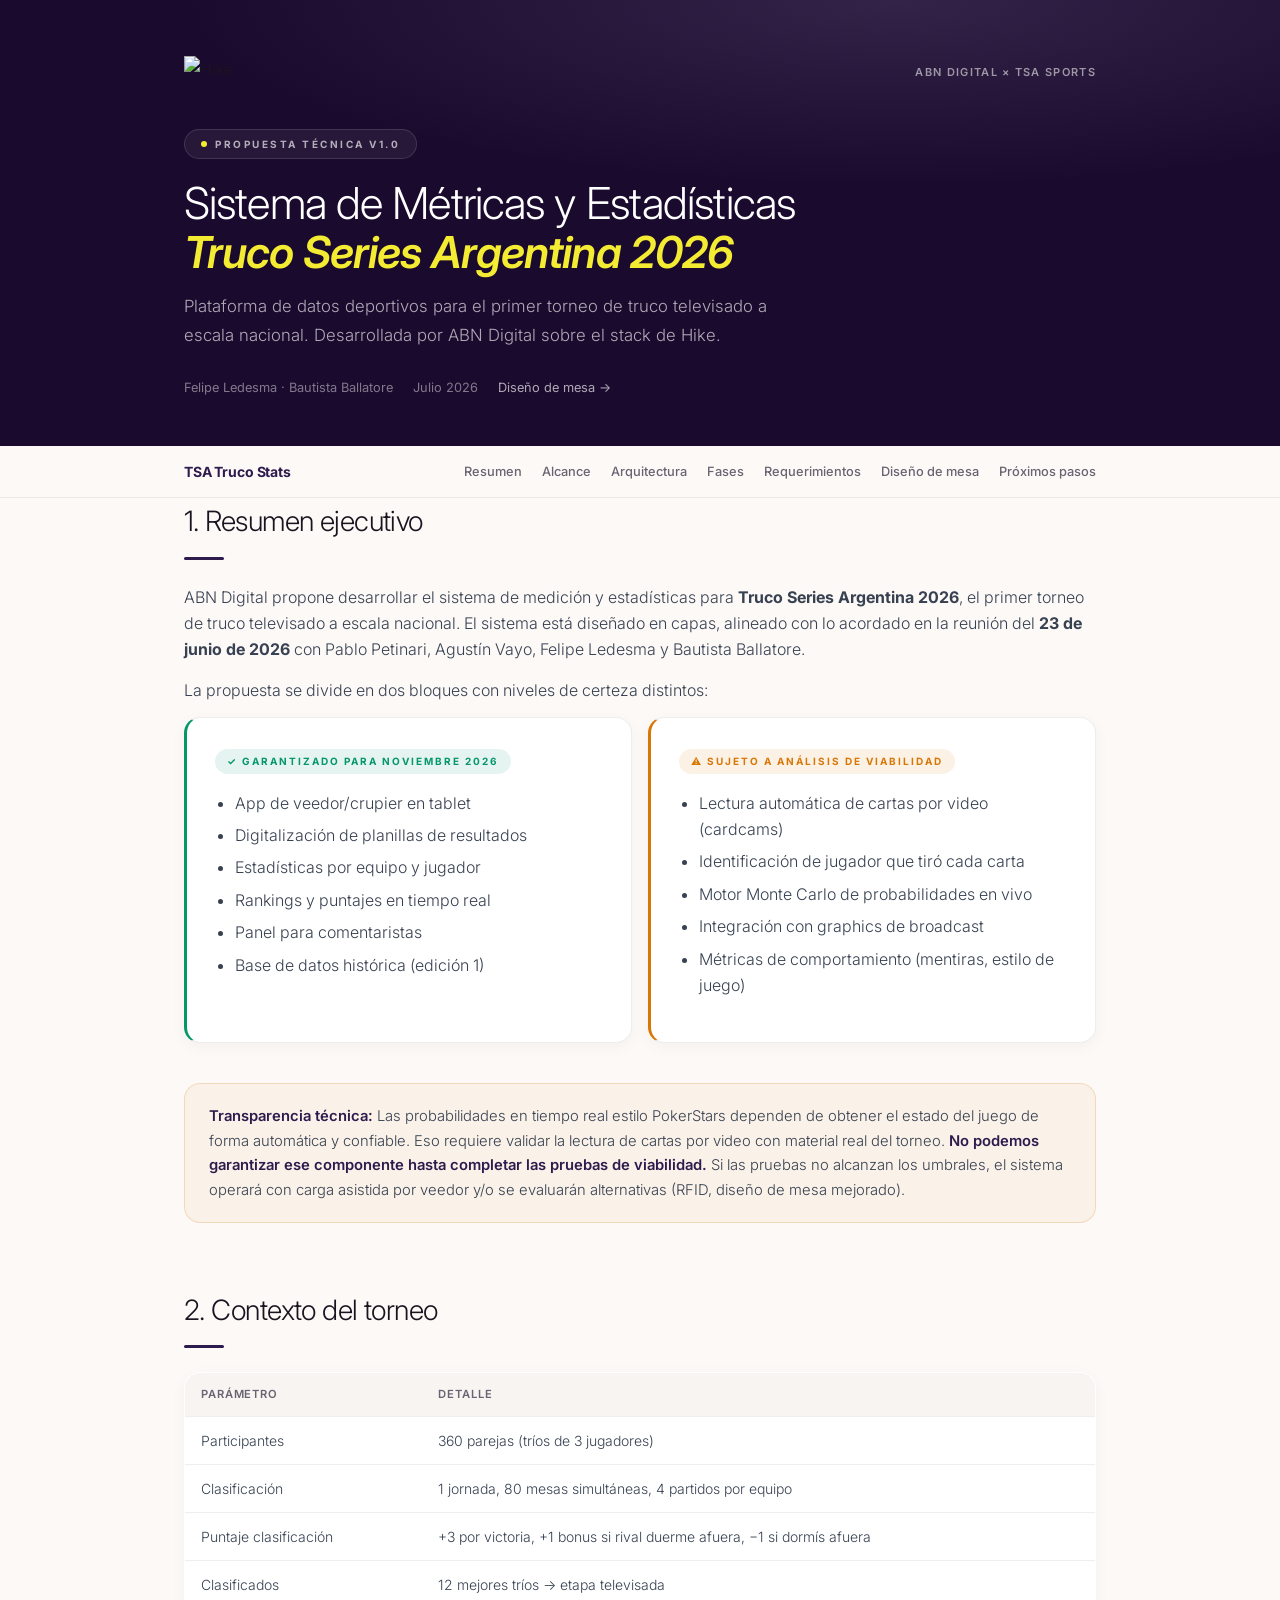
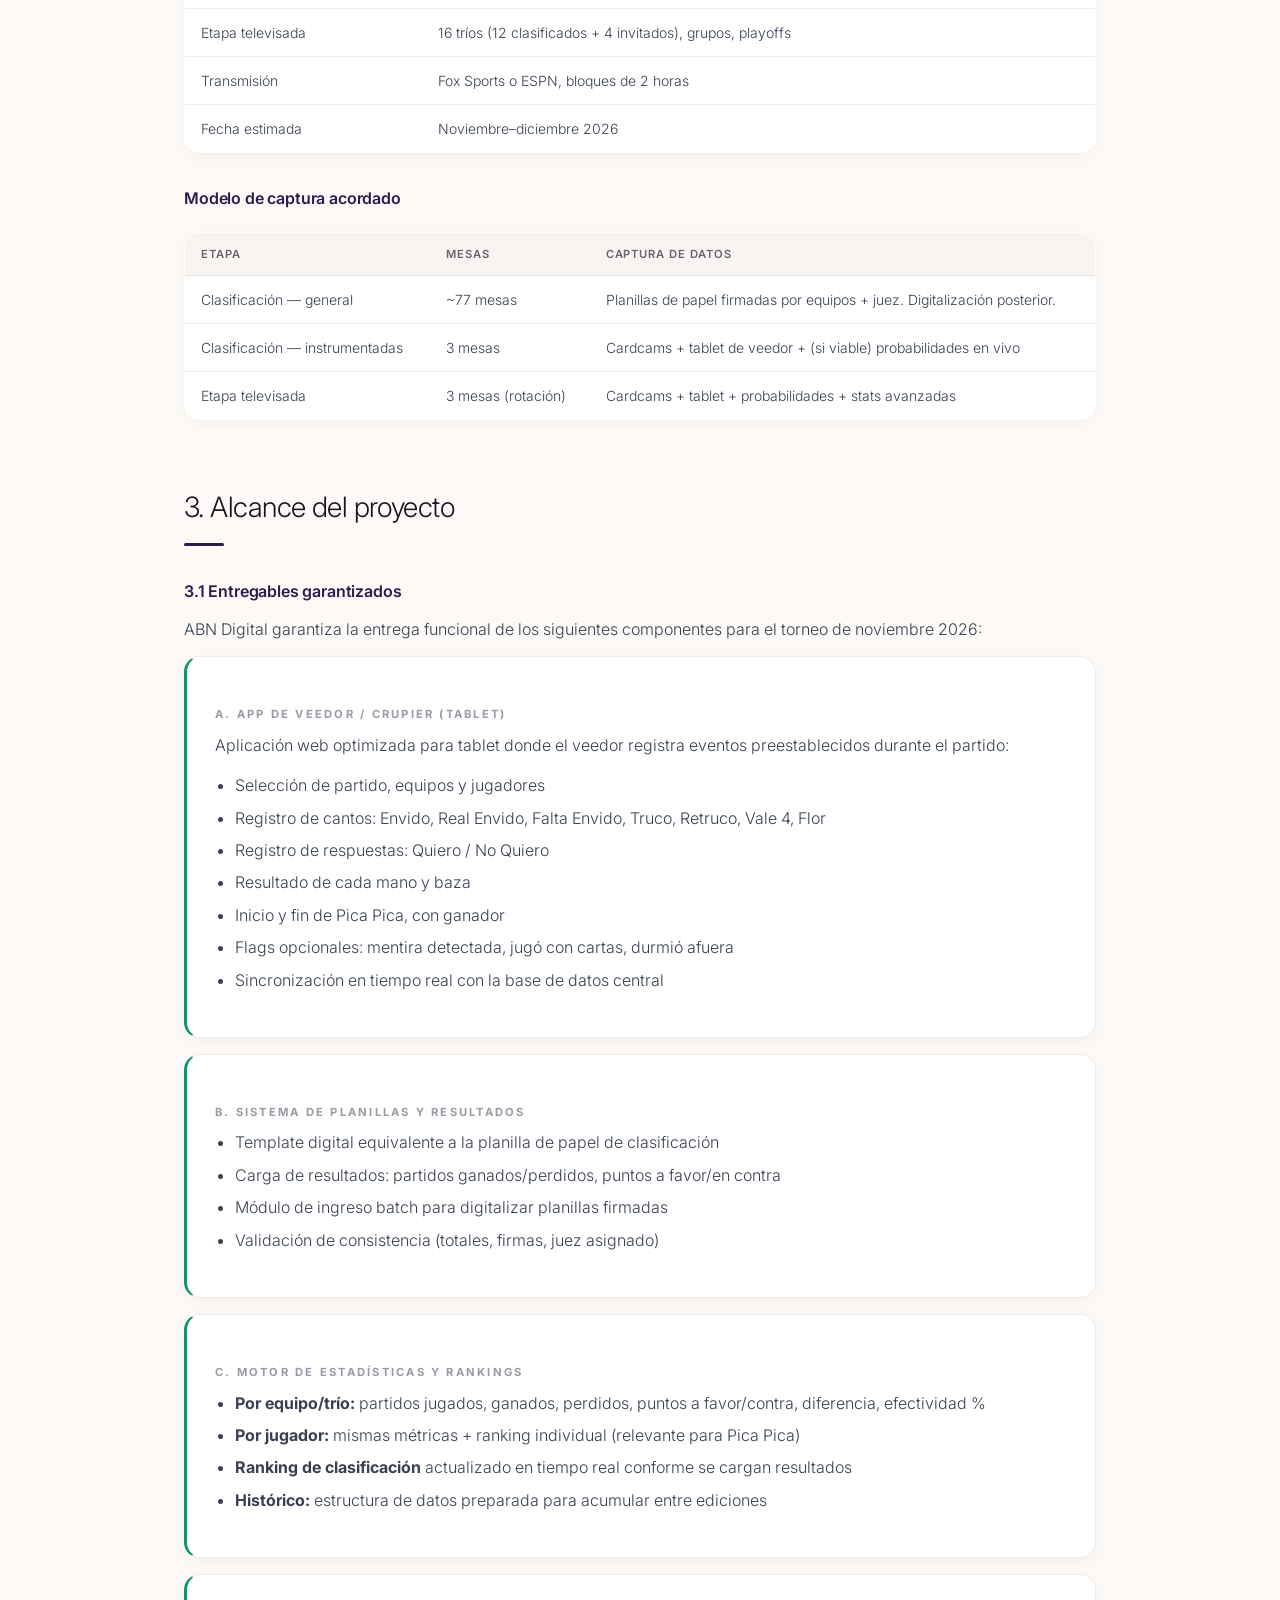
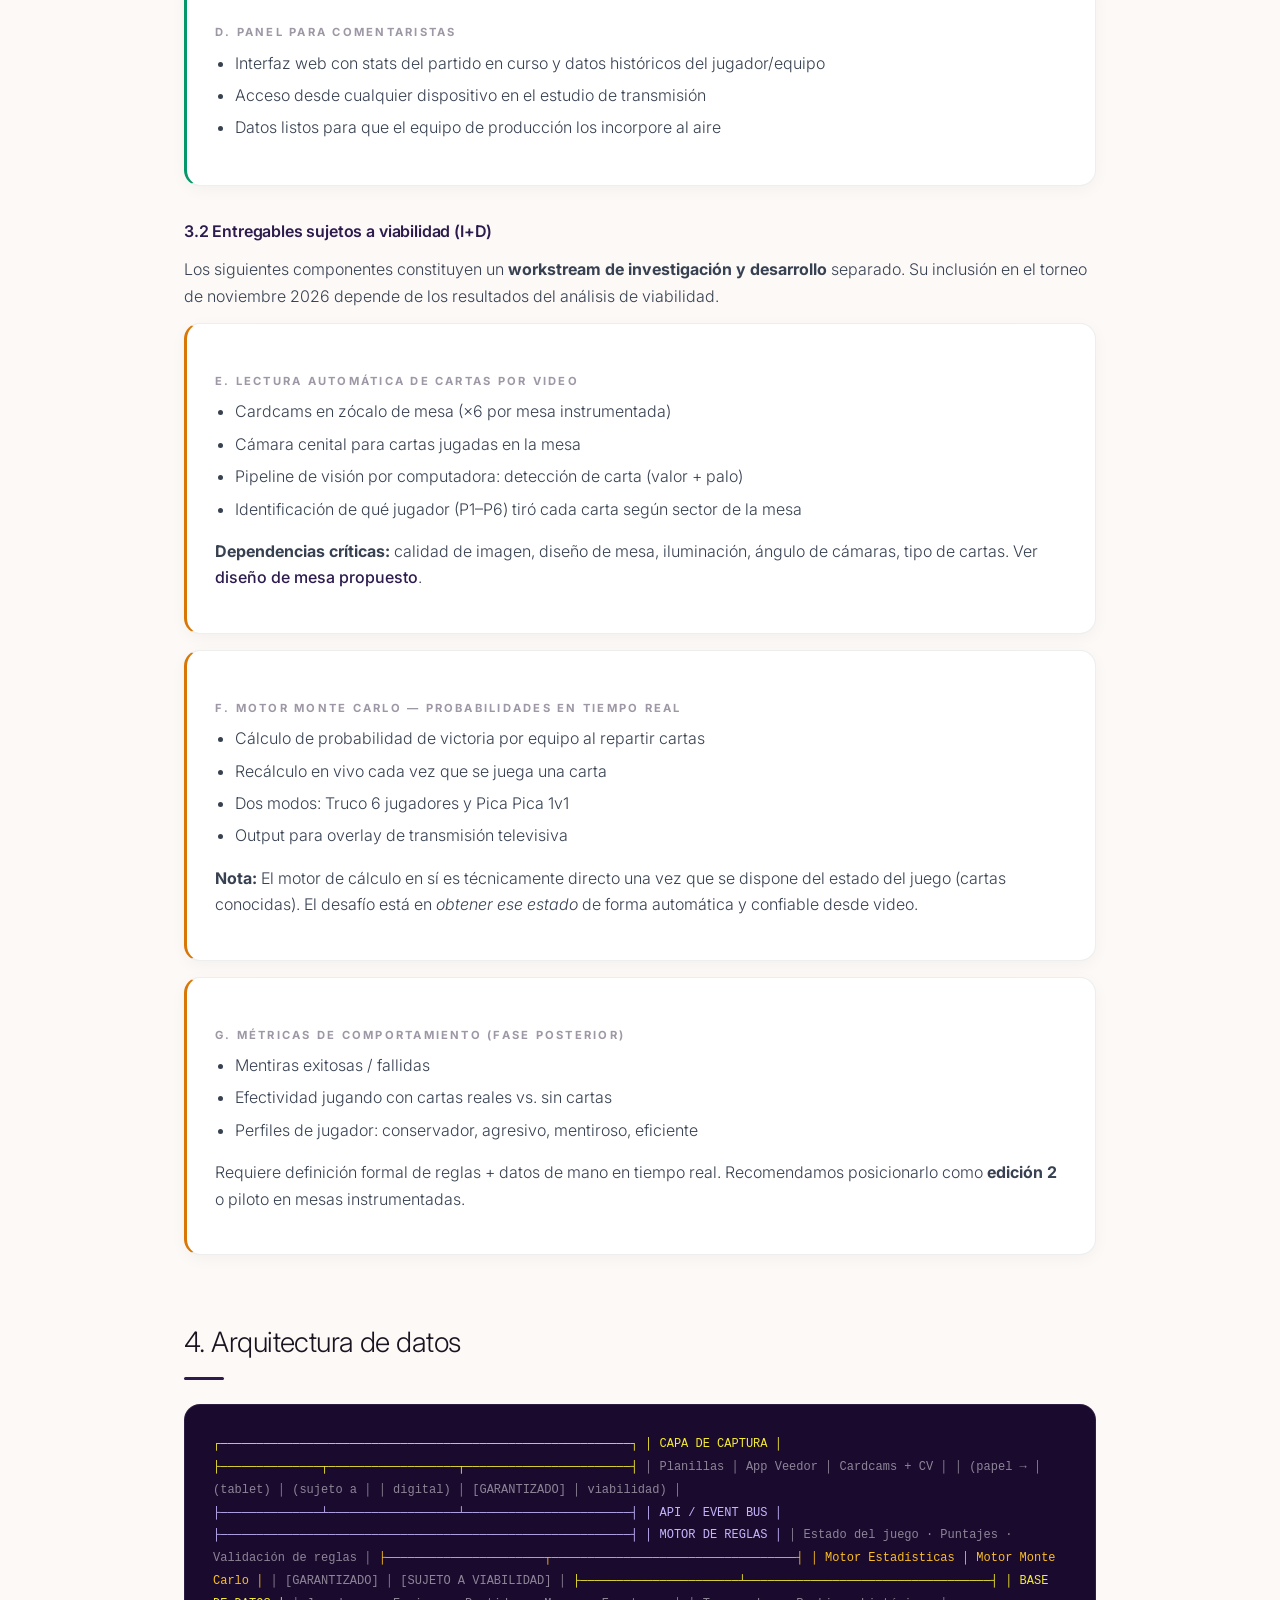
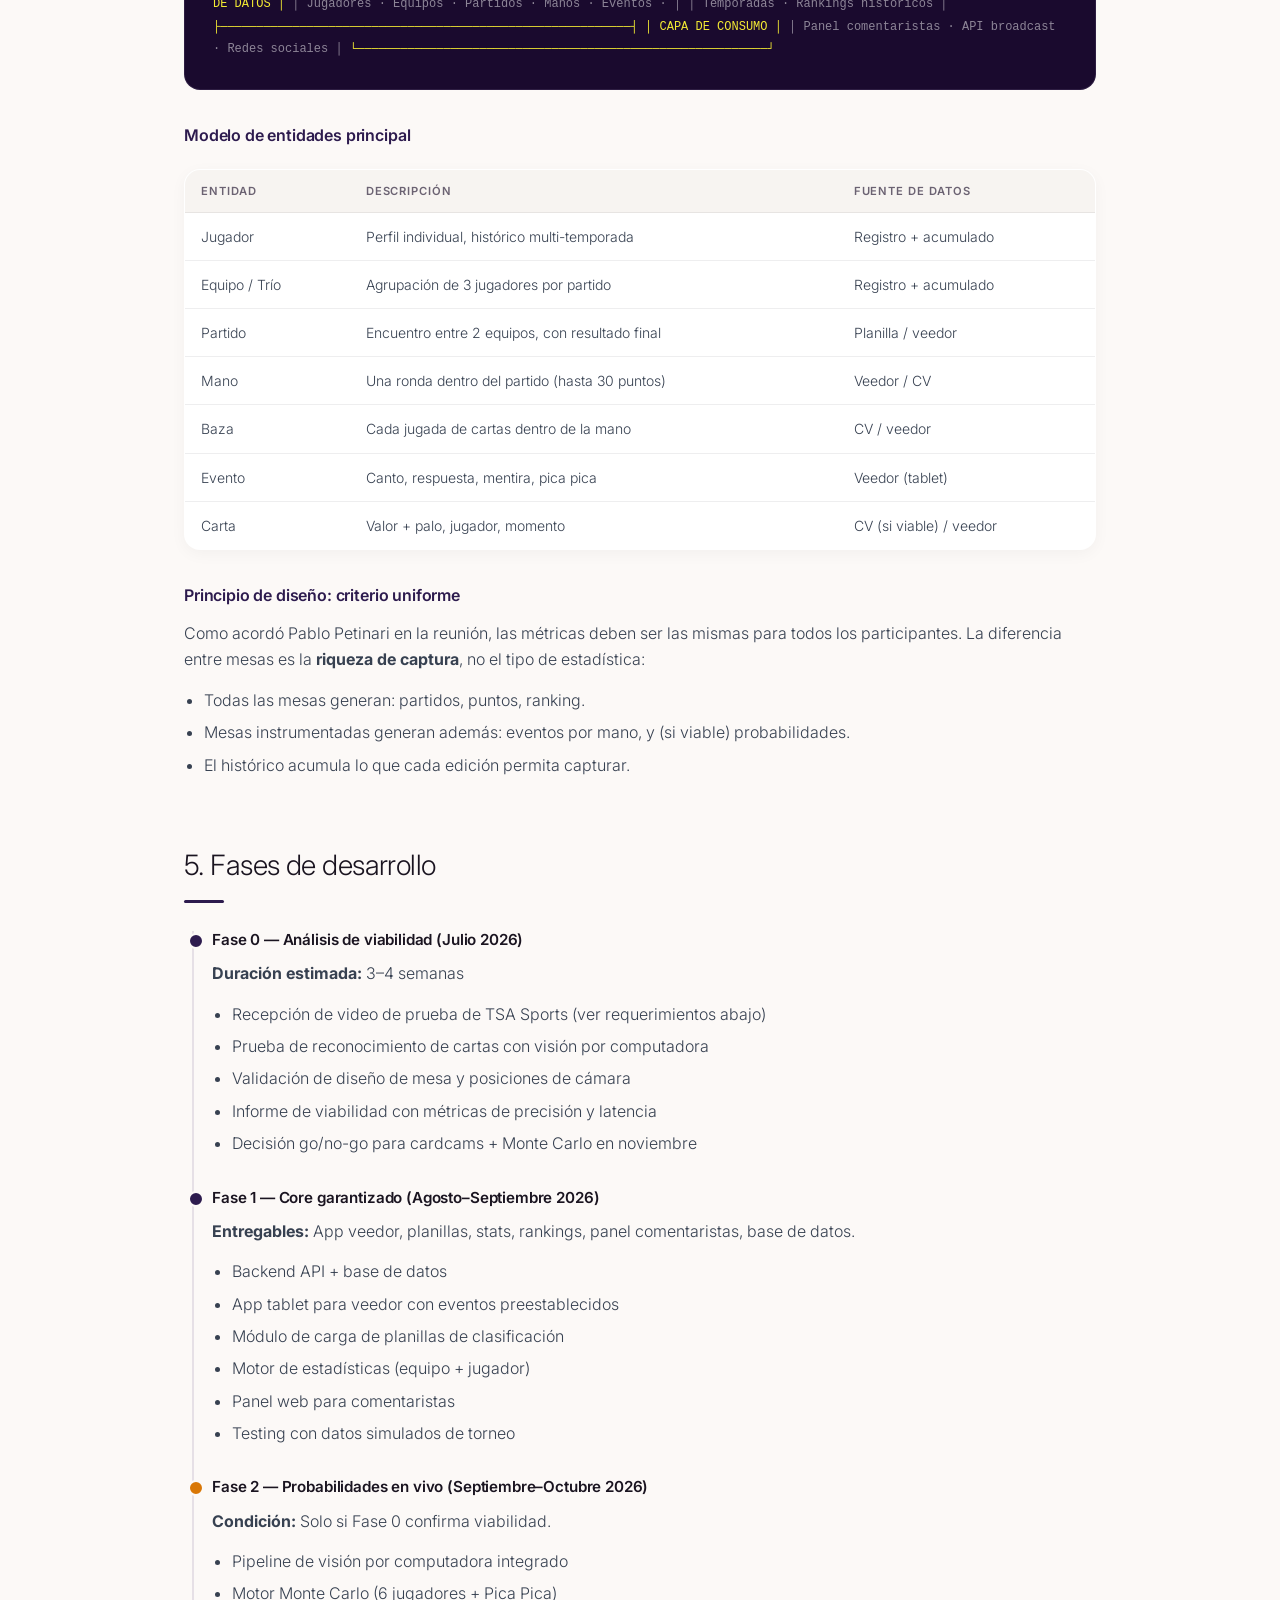
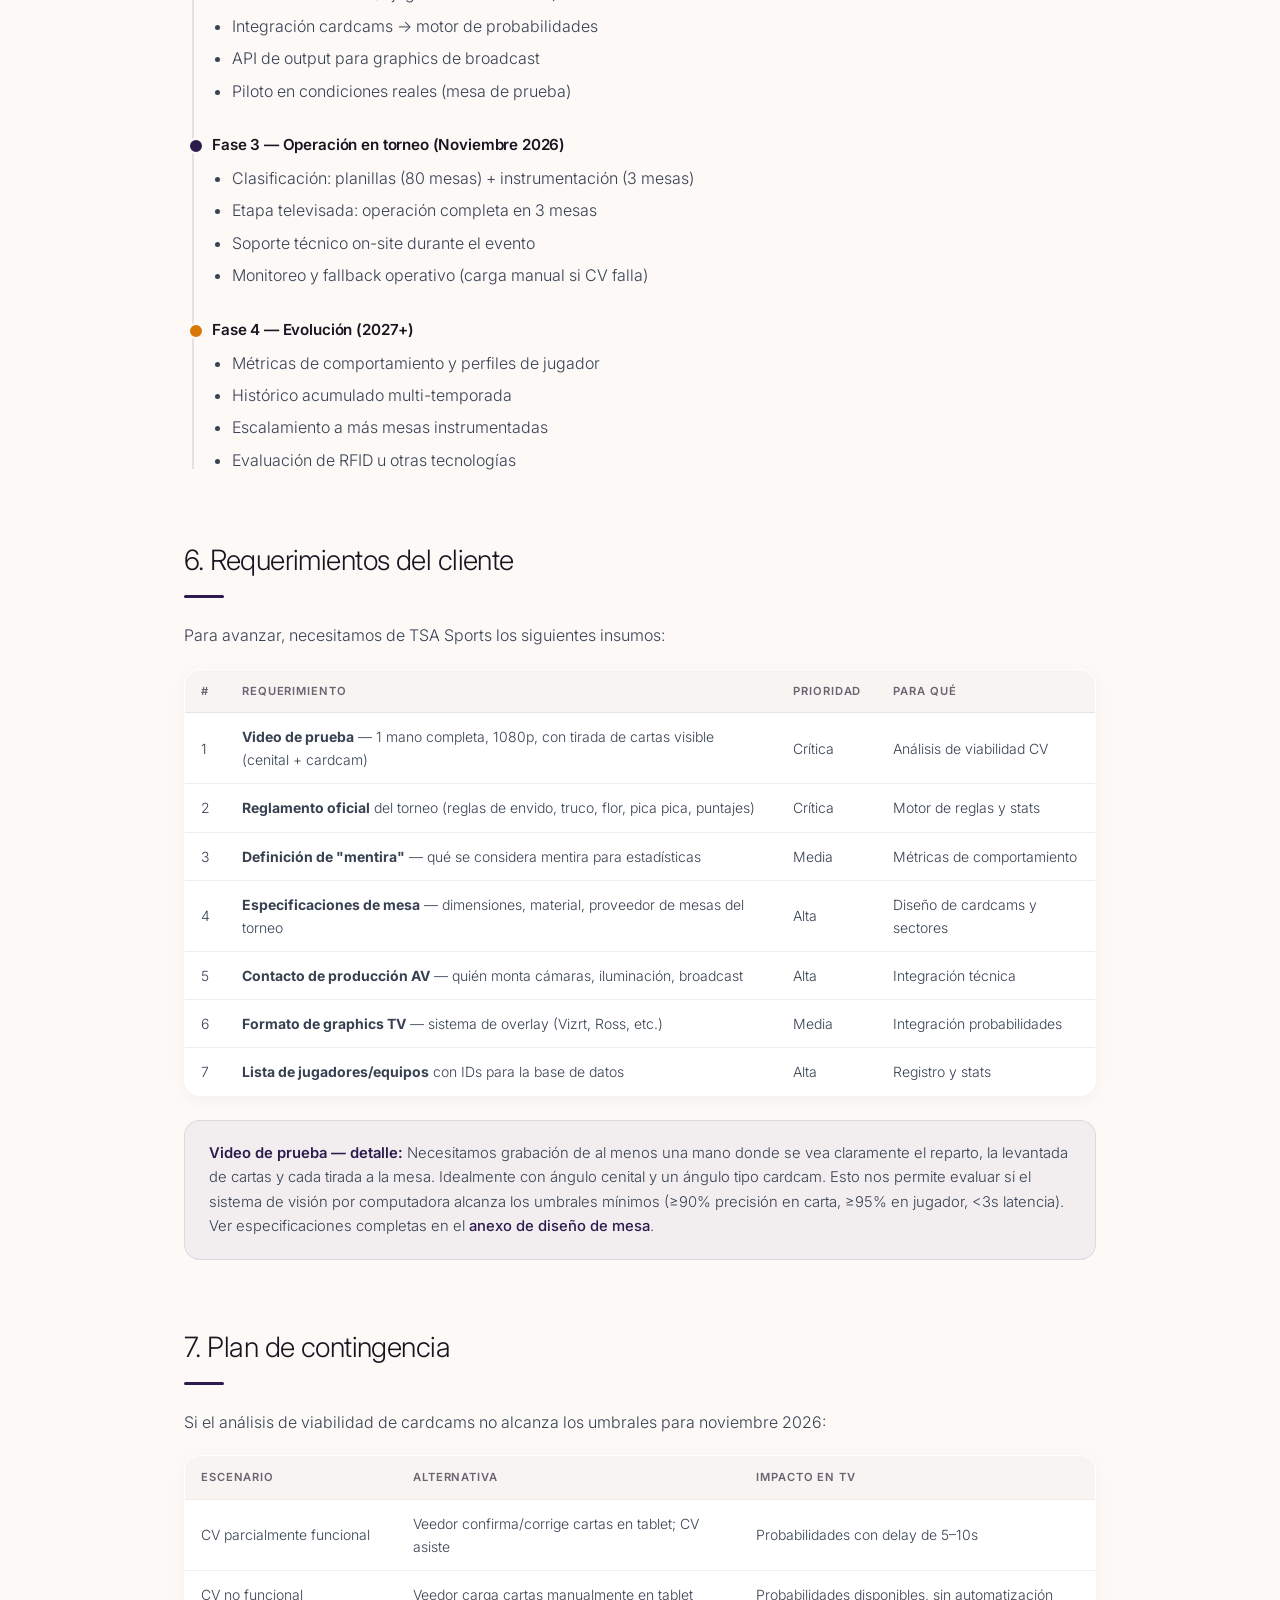
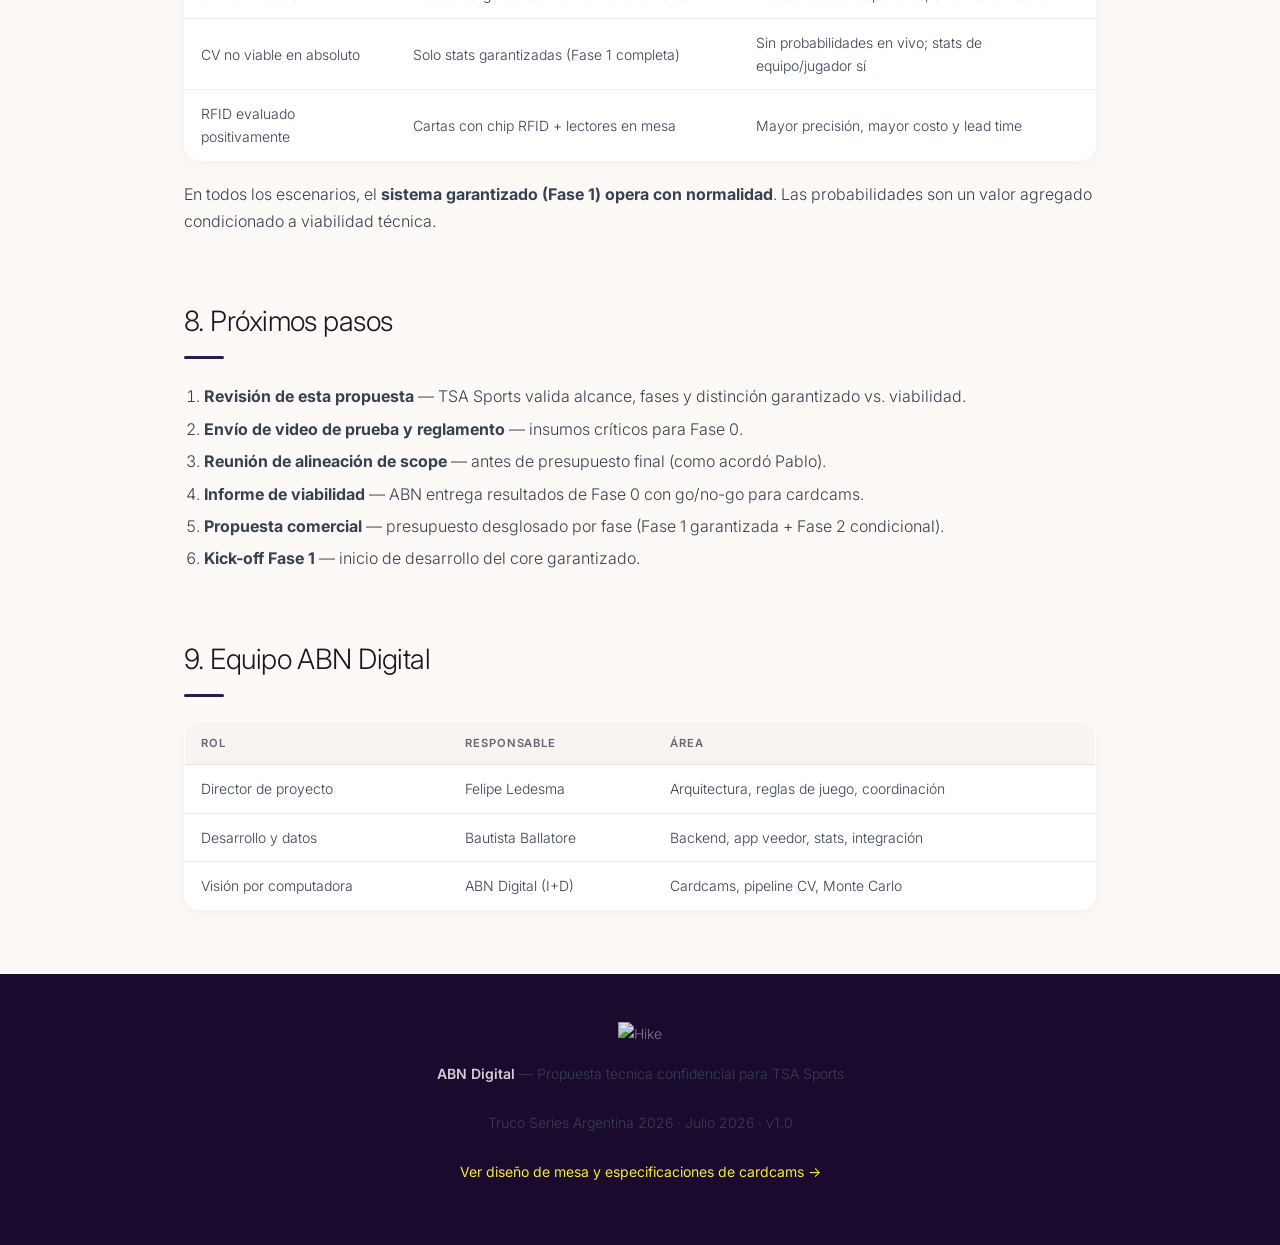
==== commit c86e4287: "Apply Hike design system to proposal site. Use official Hike palette (mauve, warm off-white, dark na" ====
--- a/index.html
+++ b/index.html
@@ -5,19 +5,26 @@
   <meta name="viewport" content="width=device-width, initial-scale=1.0">
   <title>Propuesta Técnica — Truco Series Argentina 2026</title>
   <link rel="preconnect" href="https://fonts.googleapis.com">
-  <link href="https://fonts.googleapis.com/css2?family=Inter:wght@400;500;600;700&display=swap" rel="stylesheet">
+  <link href="https://fonts.googleapis.com/css2?family=Inter:wght@300;400;500;600;700;800&display=swap" rel="stylesheet">
   <link rel="stylesheet" href="css/style.css">
 </head>
 <body>
   <header>
     <div class="container">
-      <div class="badge">Propuesta técnica v1.0</div>
-      <h1>Sistema de Métricas y Estadísticas</h1>
-      <p class="subtitle">Truco Series Argentina 2026 — ABN Digital para TSA Sports</p>
+      <div class="header-top">
+        <img src="https://storage.googleapis.com/abn-assets/hike_logo_blanco_1080x1080.png" alt="Hike" class="logo" height="32">
+        <span class="logo-abn">ABN Digital × TSA Sports</span>
+      </div>
+      <div class="eyebrow">
+        <div class="eyebrow-dot"></div>
+        <span>Propuesta técnica v1.0</span>
+      </div>
+      <h1>Sistema de Métricas y Estadísticas<br><em>Truco Series Argentina 2026</em></h1>
+      <p class="subtitle">Plataforma de datos deportivos para el primer torneo de truco televisado a escala nacional. Desarrollada por ABN Digital sobre el stack de Hike.</p>
       <div class="meta">
-        <span>Preparado por: ABN Digital</span>
         <span>Felipe Ledesma · Bautista Ballatore</span>
         <span>Julio 2026</span>
+        <span><a href="design-mesa.html">Diseño de mesa →</a></span>
       </div>
     </div>
   </header>
@@ -436,10 +443,11 @@
   </main>
 
   <footer>
-    <div class="container">
-      <p><strong>ABN Digital</strong> — Propuesta técnica confidencial para TSA Sports</p>
+    <div class="container footer-inner">
+      <img src="https://storage.googleapis.com/abn-assets/hike_logo_blanco_1080x1080.png" alt="Hike" class="logo">
+      <p><strong style="color:rgba(255,255,255,0.8);font-weight:600">ABN Digital</strong> — Propuesta técnica confidencial para TSA Sports</p>
       <p>Truco Series Argentina 2026 · Julio 2026 · v1.0</p>
-      <p style="margin-top:12px"><a href="design-mesa.html">Ver diseño de mesa y especificaciones de cardcams →</a></p>
+      <p><a href="design-mesa.html">Ver diseño de mesa y especificaciones de cardcams →</a></p>
     </div>
   </footer>
 </body>
--- a/css/style.css
+++ b/css/style.css
@@ -1,24 +1,63 @@
+@import url('https://fonts.googleapis.com/css2?family=Inter:wght@300;400;500;600;700;800&display=swap');
+
 :root {
-  --bg: #0f1419;
-  --surface: #1a2332;
-  --surface-2: #243044;
-  --text: #e8edf4;
-  --muted: #8b9cb3;
-  --accent: #00c896;
-  --accent-2: #3d8bfd;
-  --warning: #f5a623;
-  --danger: #ff6b6b;
-  --guaranteed: #00c896;
-  --research: #f5a623;
-  --border: #2d3a4f;
-  --team-a: #3d8bfd;
-  --team-b: #ff6b6b;
-  --font: "Inter", system-ui, -apple-system, sans-serif;
+  /* Hike brand palette */
+  --bg: #FCF9F7;
+  --surface: #FFFFFF;
+  --surface-2: #F7F4F1;
+  --dark: #1A0A2E;
+  --accent: #7E6E94;
+  --accent-dark: #2D1B4E;
+  --accent-deep: #5E5070;
+  --accent-light: rgba(126, 110, 148, 0.08);
+  --accent-border: rgba(126, 110, 148, 0.18);
+  --yellow: #F4EB33;
+
+  /* Text */
+  --text: #1A1420;
+  --text-2: #6B6272;
+  --text-3: #9E97A5;
+  --text-heading: #111827;
+  --text-body: #374151;
+
+  /* Semantic */
+  --color-success: #059669;
+  --color-danger: #b91c1c;
+  --color-warning: #D97706;
+
+  /* Borders & shadows */
+  --border: rgba(26, 20, 32, 0.07);
+  --border-md: rgba(26, 20, 32, 0.13);
+  --radius-card: 16px;
+  --radius-pill: 9999px;
+  --shadow-card: 0 4px 16px rgba(26, 20, 32, 0.04);
+  --shadow-card-hover: 0 8px 24px rgba(26, 20, 32, 0.08);
+
+  /* Chart palette (teams / diagram) */
+  --chart-1: #7E6E94;
+  --chart-2: #7C3AED;
+  --chart-3: #059669;
+  --chart-4: #D97706;
+  --chart-5: #DC2626;
+
+  --font: 'Inter', system-ui, -apple-system, sans-serif;
+  --font-mono: 'SF Mono', 'Cascadia Code', monospace;
 }
 
 * { box-sizing: border-box; margin: 0; padding: 0; }
 
-html { scroll-behavior: smooth; }
+html {
+  scroll-behavior: smooth;
+  scrollbar-width: thin;
+  scrollbar-color: rgba(126, 110, 148, 0.2) transparent;
+}
+
+::-webkit-scrollbar { width: 4px; }
+::-webkit-scrollbar-track { background: transparent; }
+::-webkit-scrollbar-thumb {
+  background: rgba(126, 110, 148, 0.25);
+  border-radius: 2px;
+}
 
 body {
   font-family: var(--font);
@@ -26,10 +65,18 @@
   color: var(--text);
   line-height: 1.65;
   font-size: 16px;
-}
-
-a { color: var(--accent-2); text-decoration: none; }
-a:hover { text-decoration: underline; }
+  font-weight: 300;
+  -webkit-font-smoothing: antialiased;
+  -moz-osx-font-smoothing: grayscale;
+}
+
+::selection {
+  background: rgba(126, 110, 148, 0.15);
+  color: var(--accent-deep);
+}
+
+a { color: var(--accent-dark); text-decoration: none; font-weight: 500; }
+a:hover { color: var(--accent-deep); text-decoration: underline; }
 
 .container {
   max-width: 960px;
@@ -37,56 +84,118 @@
   padding: 0 24px;
 }
 
+/* ── Header (dark hero) ── */
 header {
-  background: linear-gradient(135deg, #1a2332 0%, #0f1419 100%);
-  border-bottom: 1px solid var(--border);
-  padding: 48px 0 40px;
-}
-
-header .badge {
-  display: inline-block;
-  background: var(--surface-2);
-  border: 1px solid var(--border);
-  border-radius: 999px;
-  padding: 4px 14px;
-  font-size: 12px;
+  background: var(--dark);
+  padding: 56px 0 48px;
+  position: relative;
+  overflow: hidden;
+}
+
+header::before {
+  content: "";
+  position: absolute;
+  inset: 0;
+  background: radial-gradient(ellipse 80% 60% at 70% 0%, rgba(126, 110, 148, 0.25) 0%, transparent 70%);
+  pointer-events: none;
+}
+
+header .container { position: relative; z-index: 1; }
+
+.header-top {
+  display: flex;
+  align-items: center;
+  justify-content: space-between;
+  margin-bottom: 40px;
+  flex-wrap: wrap;
+  gap: 16px;
+}
+
+.logo {
+  height: 32px;
+  width: auto;
+}
+
+.logo-abn {
+  font-size: 11px;
   font-weight: 600;
-  letter-spacing: 0.05em;
+  letter-spacing: 0.12em;
   text-transform: uppercase;
-  color: var(--muted);
+  color: var(--text-3);
+}
+
+.eyebrow {
+  display: inline-flex;
+  align-items: center;
+  gap: 8px;
+  padding: 6px 16px;
+  border-radius: var(--radius-pill);
+  background: rgba(255, 255, 255, 0.06);
+  border: 1px solid rgba(255, 255, 255, 0.12);
+  margin-bottom: 20px;
+}
+
+.eyebrow-dot {
+  width: 6px;
+  height: 6px;
+  border-radius: 50%;
+  background: var(--yellow);
+  flex-shrink: 0;
+}
+
+.eyebrow span {
+  font-size: 10px;
+  font-weight: 700;
+  letter-spacing: 0.25em;
+  text-transform: uppercase;
+  color: rgba(255, 255, 255, 0.65);
+}
+
+header h1 {
+  font-size: clamp(2rem, 5vw, 2.75rem);
+  font-weight: 300;
+  line-height: 1.1;
+  letter-spacing: -0.02em;
+  color: #ffffff;
   margin-bottom: 16px;
 }
 
-header h1 {
-  font-size: 2.2rem;
-  font-weight: 700;
-  line-height: 1.2;
-  margin-bottom: 12px;
+header h1 em {
+  font-style: italic;
+  font-weight: 600;
+  color: var(--yellow);
 }
 
 header .subtitle {
-  color: var(--muted);
+  color: rgba(255, 255, 255, 0.65);
   font-size: 1.05rem;
-  max-width: 640px;
+  font-weight: 300;
+  max-width: 600px;
+  line-height: 1.7;
 }
 
 header .meta {
-  margin-top: 20px;
+  margin-top: 28px;
   display: flex;
   flex-wrap: wrap;
   gap: 20px;
-  font-size: 0.875rem;
-  color: var(--muted);
-}
-
+  font-size: 0.8rem;
+  color: rgba(255, 255, 255, 0.45);
+  font-weight: 400;
+}
+
+header .meta a { color: rgba(255, 255, 255, 0.65); font-weight: 400; }
+header .meta a:hover { color: var(--yellow); text-decoration: none; }
+
+/* ── Nav ── */
 nav {
   position: sticky;
   top: 0;
   z-index: 100;
-  background: rgba(15, 20, 25, 0.92);
+  background: rgba(252, 249, 247, 0.92);
   backdrop-filter: blur(12px);
   border-bottom: 1px solid var(--border);
-  padding: 12px 0;
+  padding: 14px 0;
 }
 
 nav .container {
@@ -97,92 +206,115 @@
 }
 
 nav a {
-  font-size: 0.875rem;
-  color: var(--muted);
+  font-size: 0.8rem;
+  color: var(--text-2);
   font-weight: 500;
 }
 
-nav a:hover { color: var(--text); text-decoration: none; }
+nav a:hover { color: var(--accent-dark); text-decoration: none; }
 
 nav .nav-brand {
   font-weight: 700;
-  color: var(--accent);
+  color: var(--accent-dark);
   margin-right: auto;
-}
-
-main { padding: 48px 0 80px; }
+  font-size: 0.875rem;
+  letter-spacing: -0.01em;
+}
+
+/* ── Main ── */
+main { padding: 56px 0 96px; }
 
 section {
-  margin-bottom: 56px;
-  scroll-margin-top: 72px;
+  margin-bottom: 64px;
+  scroll-margin-top: 80px;
 }
 
 h2 {
-  font-size: 1.5rem;
+  font-size: 1.75rem;
+  font-weight: 300;
+  letter-spacing: -0.02em;
+  color: var(--text);
+  margin-bottom: 8px;
+}
+
+h2::after {
+  content: "";
+  display: block;
+  width: 40px;
+  height: 3px;
+  background: var(--accent-dark);
+  border-radius: 2px;
+  margin-top: 12px;
+  margin-bottom: 24px;
+}
+
+h3 {
+  font-size: 1rem;
+  font-weight: 600;
+  margin: 32px 0 12px;
+  color: var(--accent-dark);
+  letter-spacing: -0.01em;
+}
+
+h4 {
+  font-size: 0.7rem;
   font-weight: 700;
-  margin-bottom: 20px;
-  padding-bottom: 10px;
-  border-bottom: 2px solid var(--border);
-}
-
-h3 {
-  font-size: 1.1rem;
-  font-weight: 600;
-  margin: 28px 0 12px;
-  color: var(--accent);
-}
-
-h4 {
-  font-size: 0.95rem;
-  font-weight: 600;
   margin: 20px 0 8px;
-  color: var(--muted);
+  color: var(--text-3);
   text-transform: uppercase;
-  letter-spacing: 0.04em;
-}
-
-p { margin-bottom: 14px; }
-
-ul, ol { margin: 0 0 16px 20px; }
+  letter-spacing: 0.2em;
+}
+
+p { margin-bottom: 14px; color: var(--text-body); font-weight: 300; }
+
+ul, ol { margin: 0 0 16px 20px; color: var(--text-body); font-weight: 300; }
 li { margin-bottom: 6px; }
 
+/* ── Cards ── */
 .card {
   background: var(--surface);
   border: 1px solid var(--border);
-  border-radius: 12px;
-  padding: 24px;
+  border-radius: var(--radius-card);
+  padding: 28px;
   margin-bottom: 16px;
+  box-shadow: var(--shadow-card);
+  transition: box-shadow 0.2s, border-color 0.2s;
+}
+
+.card:hover {
+  border-color: var(--border-md);
+  box-shadow: var(--shadow-card-hover);
 }
 
 .card.guaranteed {
-  border-left: 4px solid var(--guaranteed);
+  border-left: 3px solid var(--color-success);
 }
 
 .card.research {
-  border-left: 4px solid var(--research);
+  border-left: 3px solid var(--color-warning);
 }
 
 .card-label {
   display: inline-flex;
   align-items: center;
   gap: 6px;
-  font-size: 11px;
+  font-size: 10px;
   font-weight: 700;
-  letter-spacing: 0.06em;
+  letter-spacing: 0.2em;
   text-transform: uppercase;
-  margin-bottom: 12px;
-  padding: 3px 10px;
-  border-radius: 4px;
+  margin-bottom: 16px;
+  padding: 4px 12px;
+  border-radius: var(--radius-pill);
 }
 
 .card.guaranteed .card-label {
-  background: rgba(0, 200, 150, 0.15);
-  color: var(--guaranteed);
+  background: rgba(5, 150, 105, 0.1);
+  color: var(--color-success);
 }
 
 .card.research .card-label {
-  background: rgba(245, 166, 35, 0.15);
-  color: var(--research);
+  background: rgba(217, 119, 6, 0.1);
+  color: var(--color-warning);
 }
 
 .grid-2 {
@@ -193,33 +325,42 @@
 
 @media (max-width: 700px) {
   .grid-2 { grid-template-columns: 1fr; }
-  header h1 { font-size: 1.6rem; }
-}
-
+}
+
+/* ── Tables ── */
 table {
   width: 100%;
   border-collapse: collapse;
-  font-size: 0.9rem;
-  margin: 16px 0;
+  font-size: 0.875rem;
+  margin: 20px 0;
+  background: var(--surface);
+  border-radius: var(--radius-card);
+  overflow: hidden;
+  border: 1px solid var(--border);
+  box-shadow: var(--shadow-card);
 }
 
 th, td {
-  border: 1px solid var(--border);
-  padding: 10px 14px;
+  border-bottom: 1px solid var(--border);
+  padding: 12px 16px;
   text-align: left;
 }
+
+tr:last-child td { border-bottom: none; }
 
 th {
   background: var(--surface-2);
   font-weight: 600;
-  color: var(--muted);
-  font-size: 0.8rem;
+  color: var(--text-2);
+  font-size: 0.7rem;
   text-transform: uppercase;
-  letter-spacing: 0.03em;
-}
-
-tr:nth-child(even) td { background: rgba(255,255,255,0.02); }
-
+  letter-spacing: 0.08em;
+}
+
+td { color: var(--text-body); font-weight: 300; }
+tr:hover td { background: var(--accent-light); }
+
+/* ── Timeline ── */
 .timeline {
   position: relative;
   padding-left: 28px;
@@ -232,12 +373,12 @@
   top: 4px;
   bottom: 4px;
   width: 2px;
-  background: var(--border);
+  background: var(--accent-border);
 }
 
 .timeline-item {
   position: relative;
-  margin-bottom: 24px;
+  margin-bottom: 28px;
 }
 
 .timeline-item::before {
@@ -248,61 +389,86 @@
   width: 12px;
   height: 12px;
   border-radius: 50%;
-  background: var(--accent);
+  background: var(--accent-dark);
   border: 2px solid var(--bg);
 }
 
-.timeline-item.research::before { background: var(--warning); }
-
-.timeline-item h4 { margin-top: 0; color: var(--text); text-transform: none; letter-spacing: 0; }
-
+.timeline-item.research::before { background: var(--color-warning); }
+
+.timeline-item h4 {
+  margin-top: 0;
+  color: var(--text);
+  text-transform: none;
+  letter-spacing: -0.01em;
+  font-size: 0.95rem;
+  font-weight: 600;
+}
+
+/* ── Architecture diagram ── */
 .arch-diagram {
-  background: var(--surface);
-  border: 1px solid var(--border);
-  border-radius: 12px;
-  padding: 24px;
-  font-family: "SF Mono", "Fira Code", monospace;
-  font-size: 0.8rem;
-  line-height: 1.8;
+  background: var(--dark);
+  border: 1px solid rgba(126, 110, 148, 0.2);
+  border-radius: var(--radius-card);
+  padding: 28px;
+  font-family: var(--font-mono);
+  font-size: 0.75rem;
+  line-height: 1.9;
   overflow-x: auto;
-  color: var(--muted);
-}
-
-.arch-diagram .hl { color: var(--accent); }
-.arch-diagram .hl2 { color: var(--accent-2); }
-.arch-diagram .hl3 { color: var(--warning); }
-
+  color: rgba(255, 255, 255, 0.5);
+}
+
+.arch-diagram .hl { color: var(--yellow); }
+.arch-diagram .hl2 { color: #c4b5fd; }
+.arch-diagram .hl3 { color: #fbbf24; }
+
+/* ── Callouts ── */
 .callout {
-  background: rgba(61, 139, 253, 0.1);
-  border: 1px solid rgba(61, 139, 253, 0.3);
-  border-radius: 10px;
-  padding: 16px 20px;
-  margin: 20px 0;
-  font-size: 0.95rem;
+  background: var(--accent-light);
+  border: 1px solid var(--accent-border);
+  border-radius: var(--radius-card);
+  padding: 20px 24px;
+  margin: 24px 0;
+  font-size: 0.925rem;
+  color: var(--text-body);
 }
 
 .callout.warning {
-  background: rgba(245, 166, 35, 0.1);
-  border-color: rgba(245, 166, 35, 0.3);
-}
-
-.callout strong { color: var(--text); }
-
+  background: rgba(217, 119, 6, 0.06);
+  border-color: rgba(217, 119, 6, 0.2);
+}
+
+.callout strong { color: var(--accent-dark); font-weight: 600; }
+
+/* ── Footer ── */
 footer {
-  border-top: 1px solid var(--border);
-  padding: 32px 0;
-  color: var(--muted);
+  background: var(--dark);
+  padding: 48px 0;
+  color: rgba(255, 255, 255, 0.5);
   font-size: 0.875rem;
+  font-weight: 300;
+}
+
+footer a { color: var(--yellow); font-weight: 400; }
+footer a:hover { color: #fff; text-decoration: none; }
+
+footer .footer-inner {
+  display: flex;
+  flex-direction: column;
+  align-items: center;
+  gap: 12px;
   text-align: center;
 }
 
-/* Table design page */
+footer .logo { height: 28px; opacity: 0.9; }
+
+/* ── Table design page ── */
 .table-diagram {
   background: var(--surface);
   border: 1px solid var(--border);
-  border-radius: 16px;
+  border-radius: var(--radius-card);
   padding: 32px;
   margin: 24px 0;
+  box-shadow: var(--shadow-card);
 }
 
 .table-svg-wrap {
@@ -314,8 +480,9 @@
   display: flex;
   flex-wrap: wrap;
   gap: 16px;
-  margin-top: 20px;
-  font-size: 0.85rem;
+  margin-top: 24px;
+  font-size: 0.8rem;
+  color: var(--text-2);
 }
 
 .legend-item {
@@ -325,9 +492,59 @@
 }
 
 .legend-dot {
-  width: 14px;
-  height: 14px;
+  width: 12px;
+  height: 12px;
   border-radius: 3px;
 }
 
-.spec-table td:first-child { font-weight: 600; white-space: nowrap; }
+.spec-table td:first-child { font-weight: 600; white-space: nowrap; color: var(--accent-dark); }
+
+/* ── Section eyebrow (light bg) ── */
+.section-eyebrow {
+  display: inline-flex;
+  align-items: center;
+  gap: 8px;
+  padding: 5px 14px;
+  border-radius: var(--radius-pill);
+  background: var(--surface);
+  border: 1px solid var(--border);
+  margin-bottom: 12px;
+}
+
+.section-eyebrow-dot {
+  width: 6px;
+  height: 6px;
+  border-radius: 50%;
+  background: var(--accent-dark);
+}
+
+.section-eyebrow span {
+  font-size: 10px;
+  font-weight: 700;
+  letter-spacing: 0.2em;
+  text-transform: uppercase;
+  color: var(--text-2);
+}
+
+/* ── CTA button ── */
+.btn {
+  display: inline-flex;
+  align-items: center;
+  gap: 8px;
+  padding: 10px 24px;
+  border-radius: var(--radius-pill);
+  background: var(--accent-dark);
+  color: #fff;
+  font-size: 0.875rem;
+  font-weight: 600;
+  border: none;
+  cursor: pointer;
+  transition: background 0.2s;
+  text-decoration: none;
+}
+
+.btn:hover {
+  background: var(--accent-deep);
+  color: #fff;
+  text-decoration: none;
+}
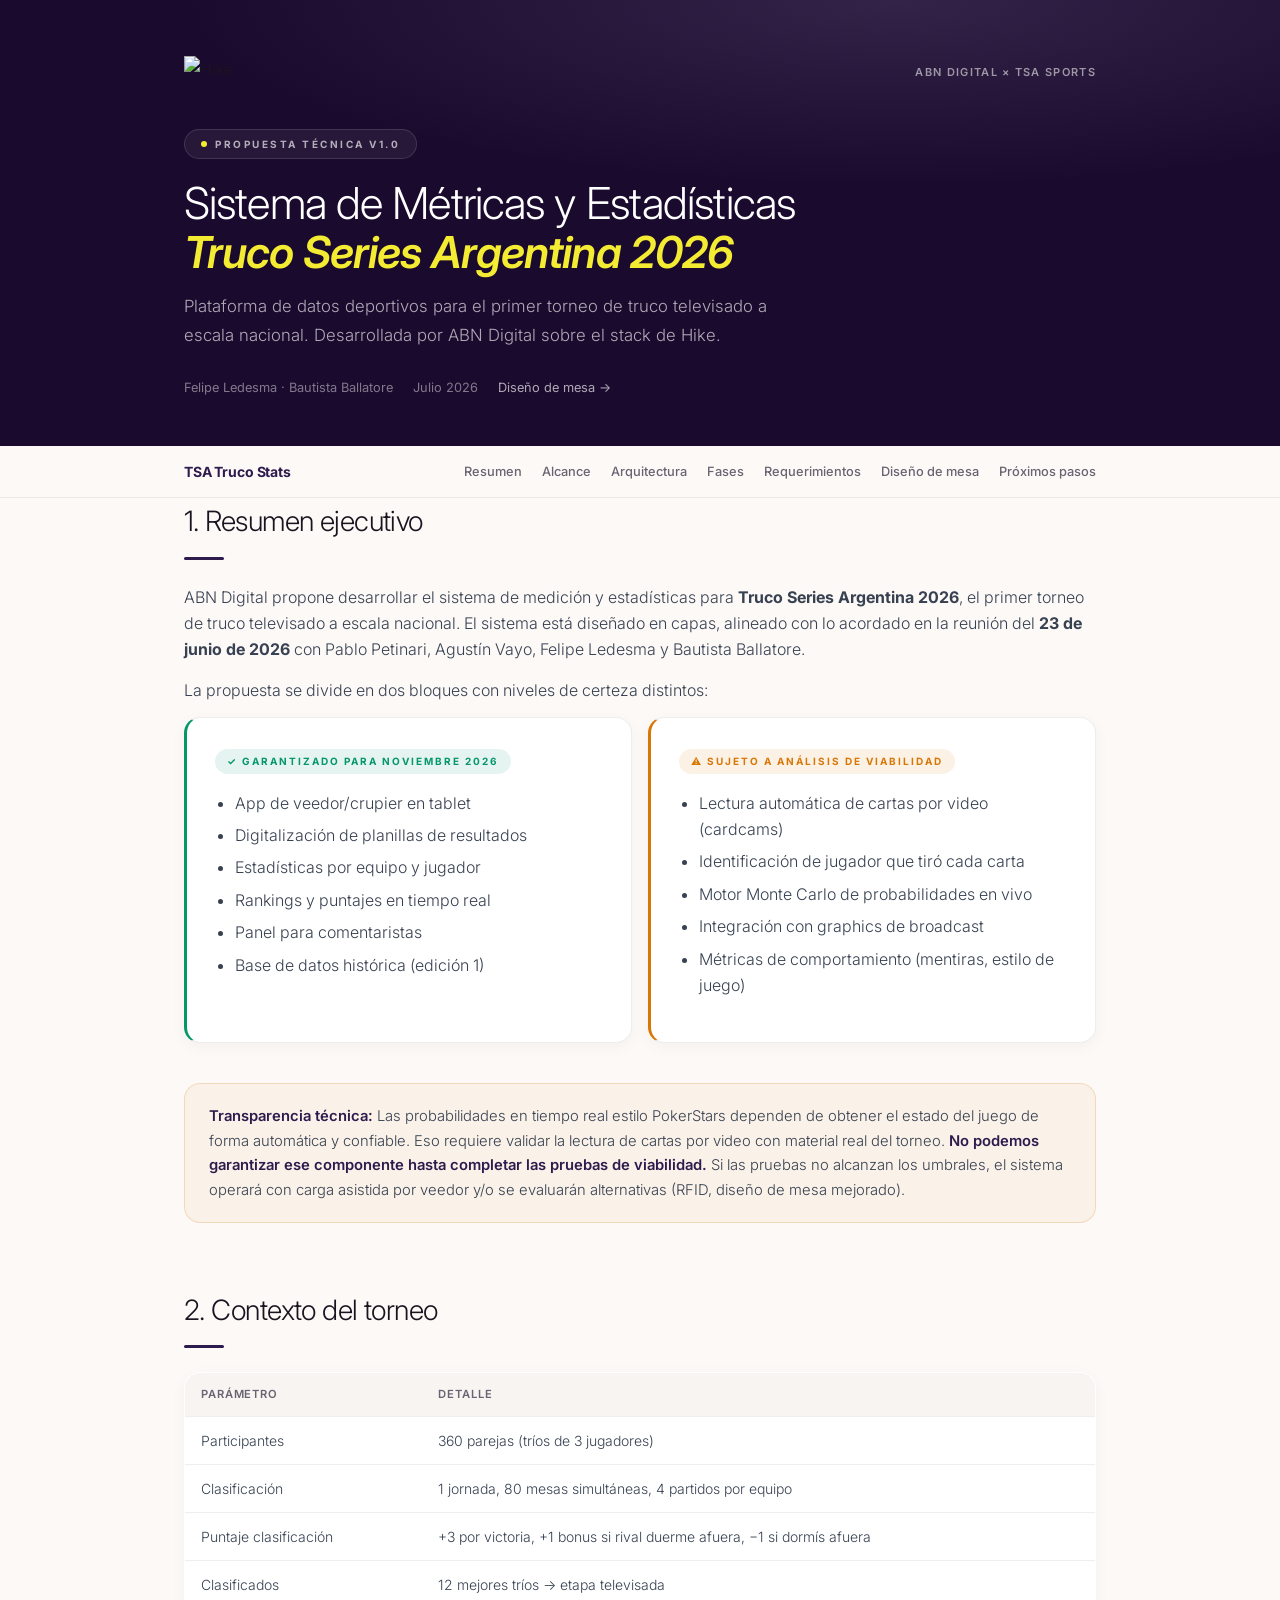
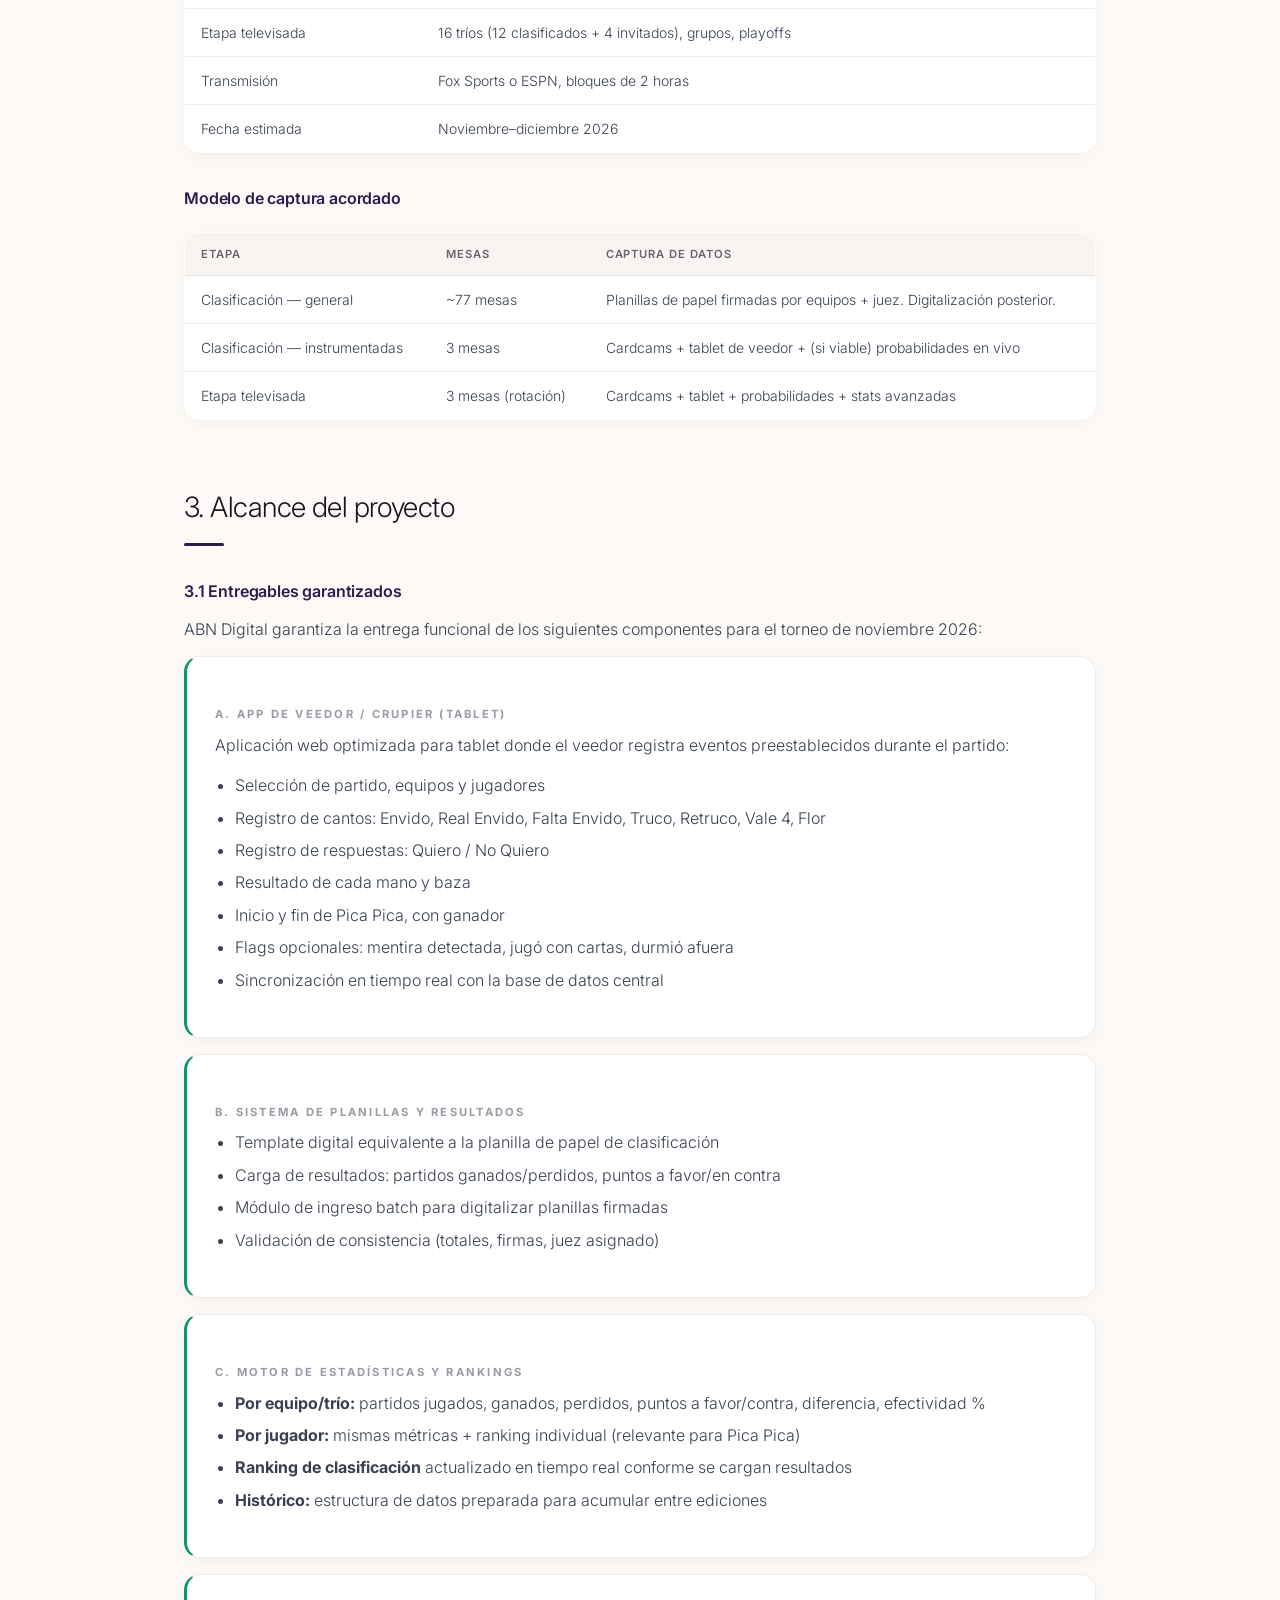
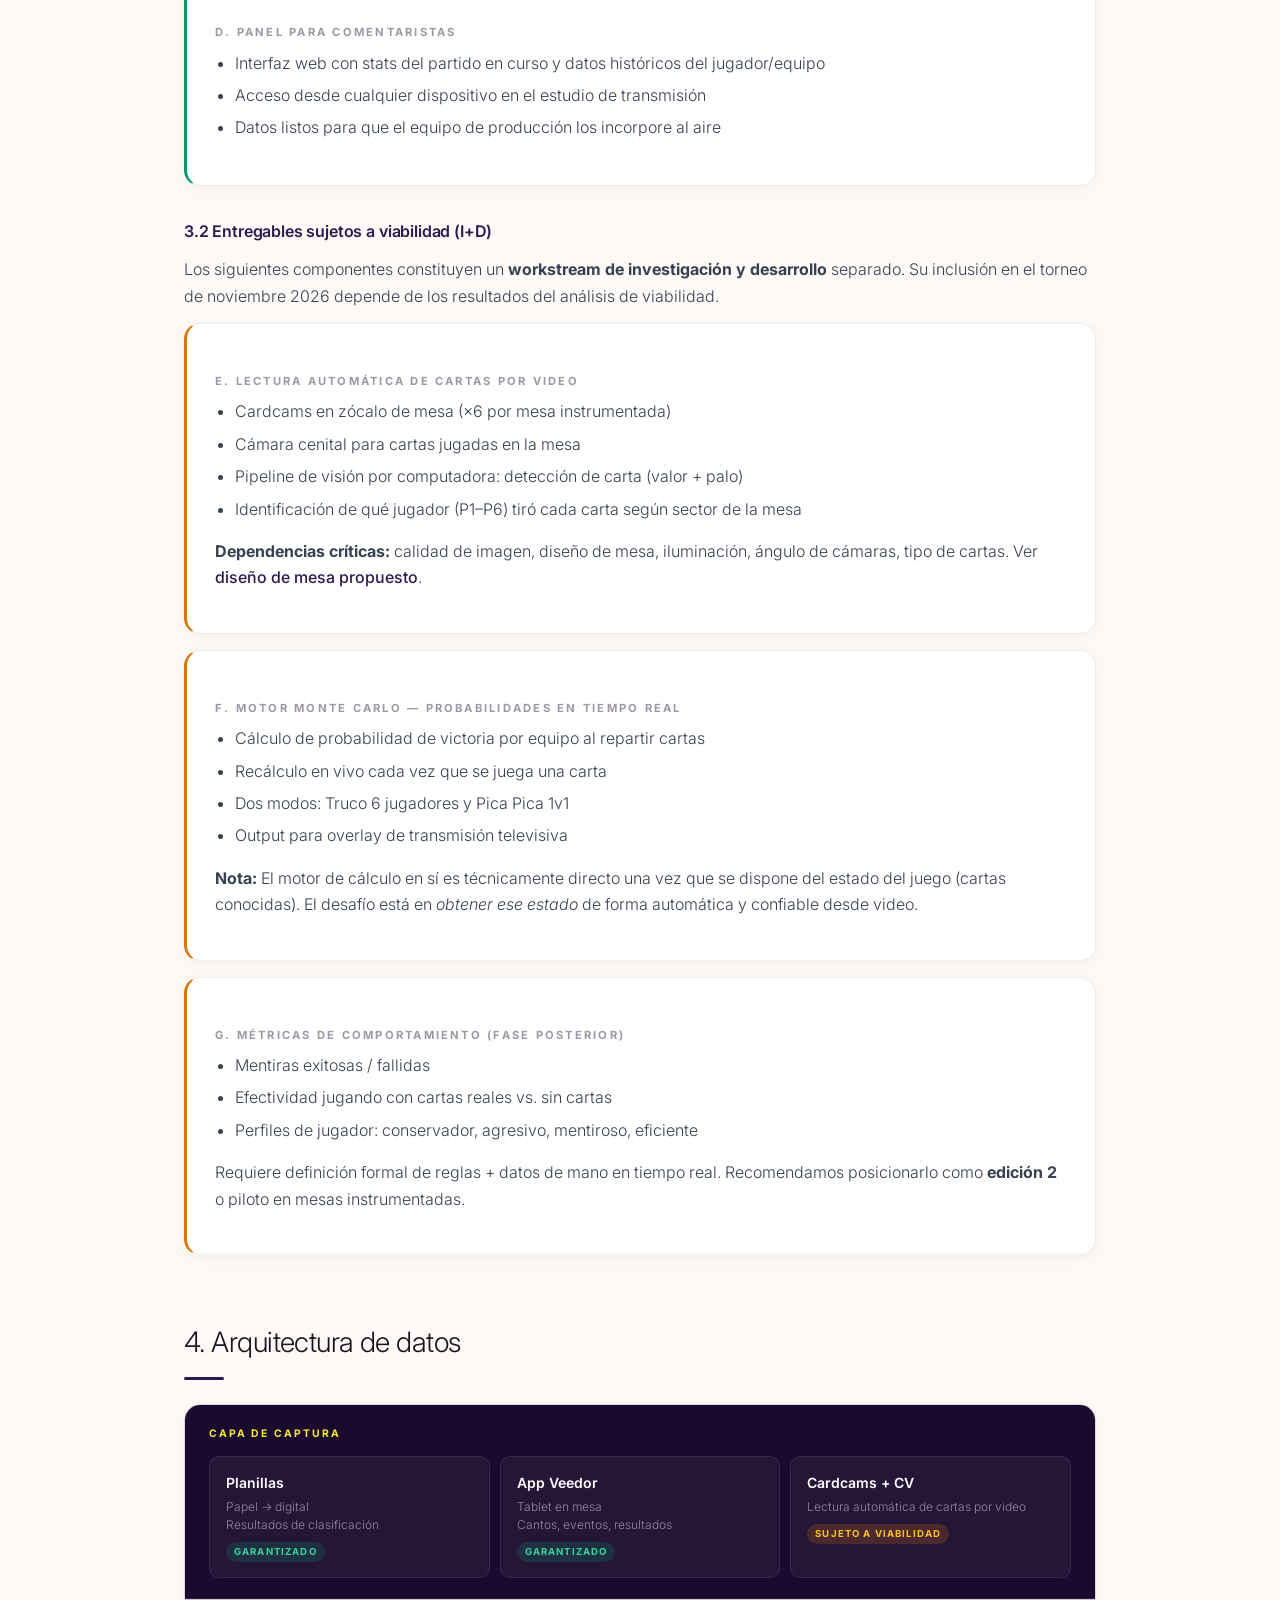
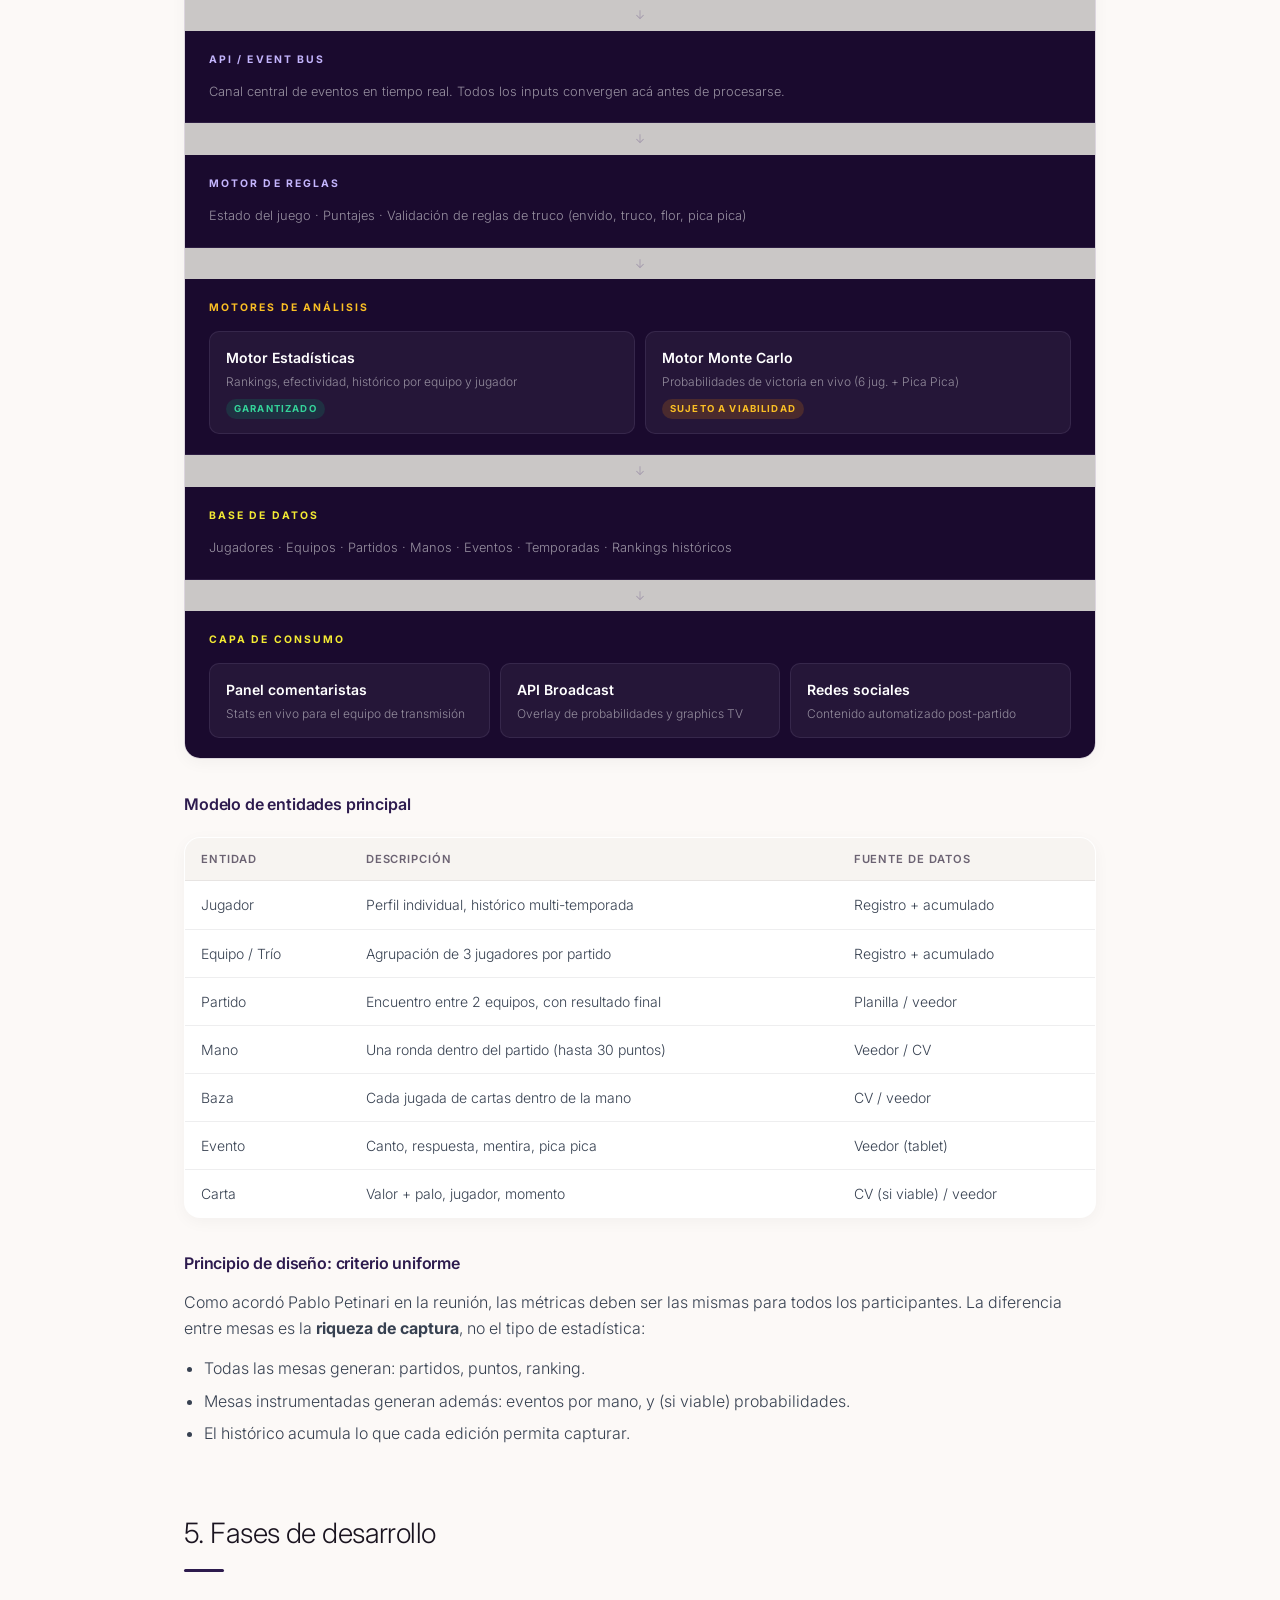
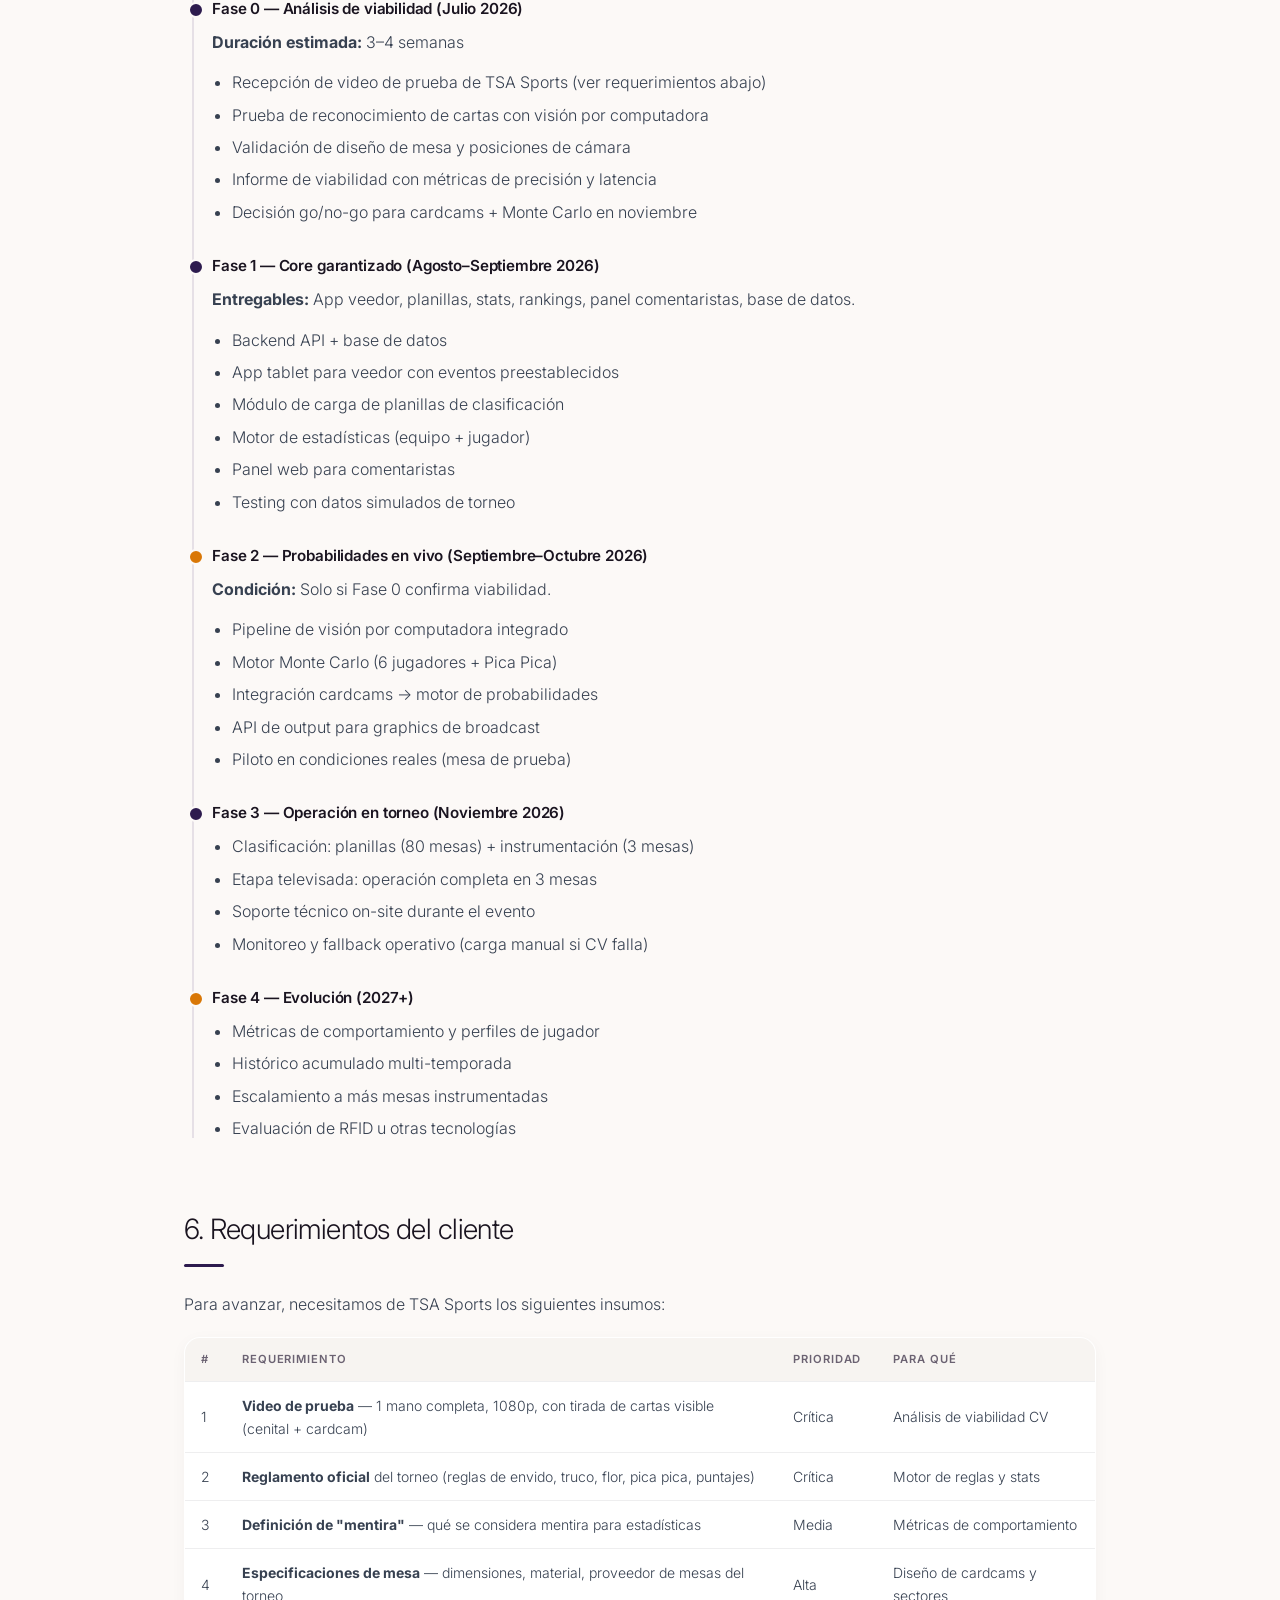
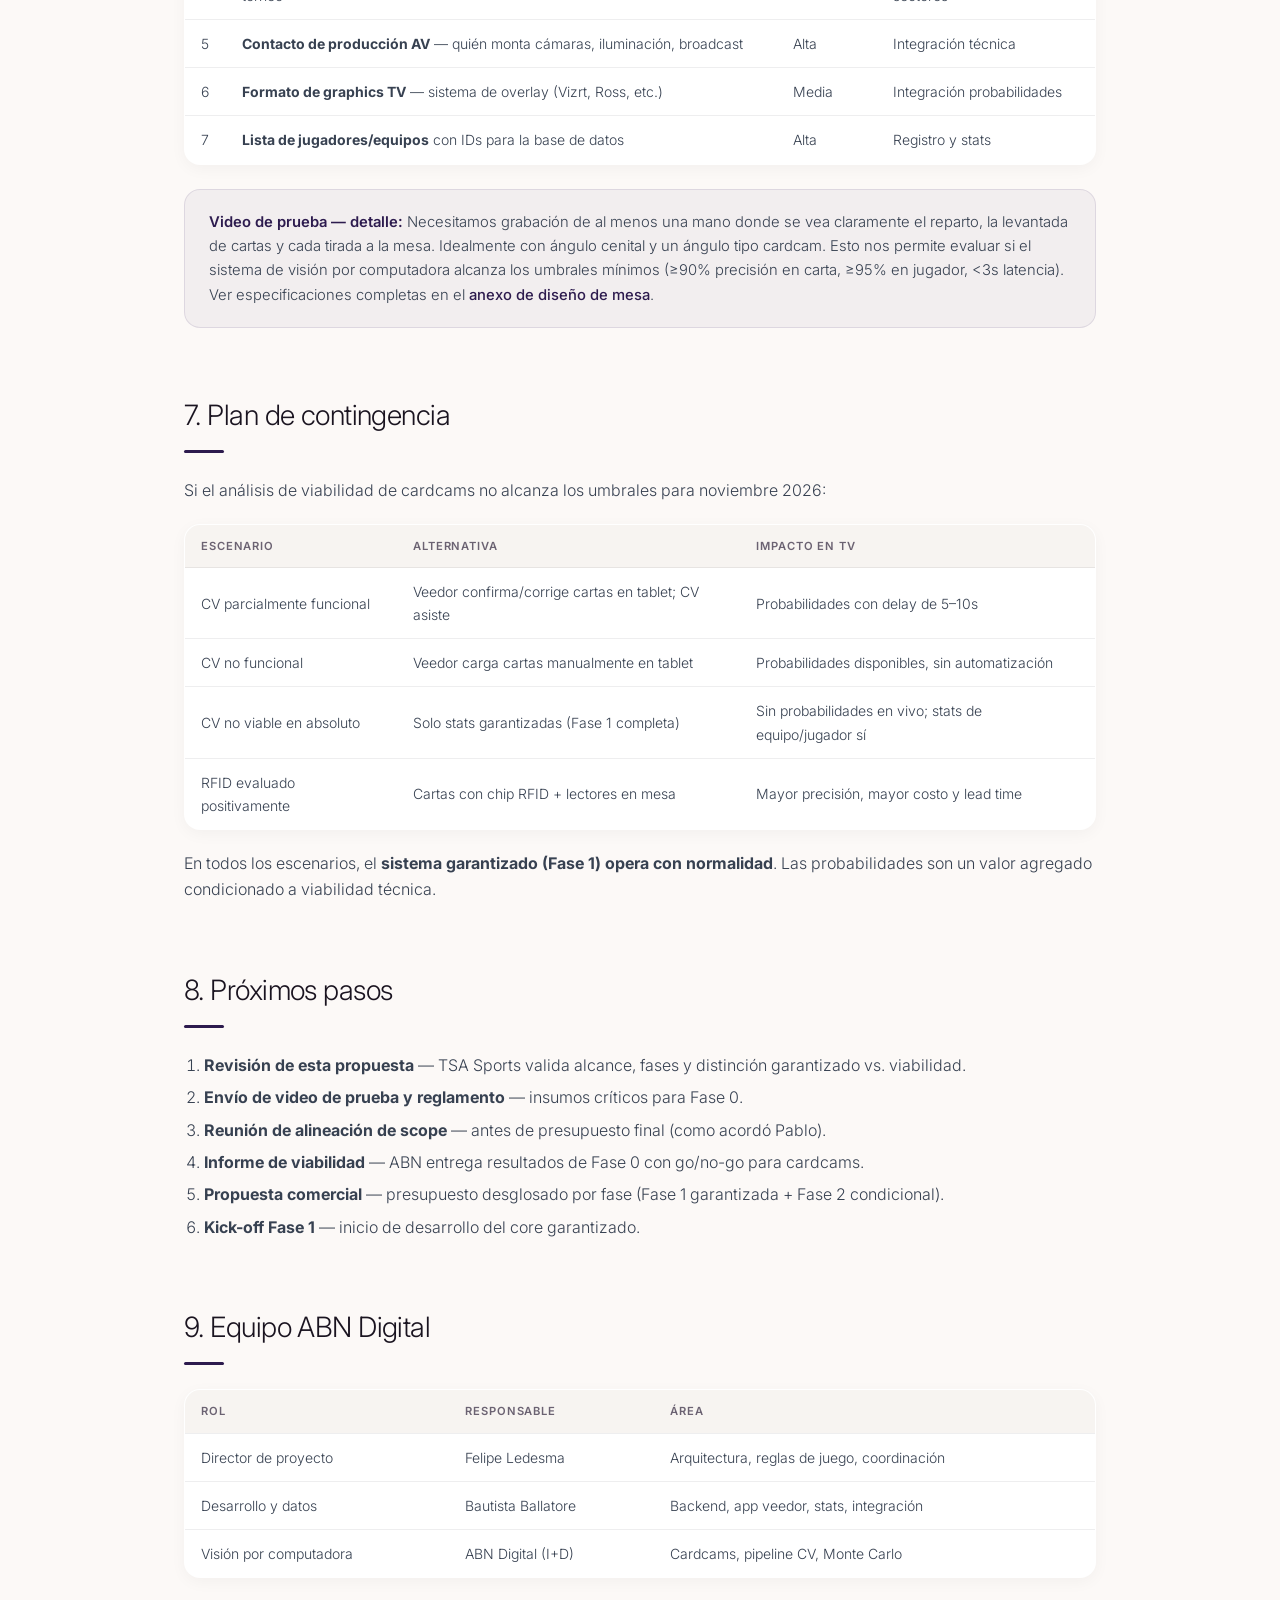
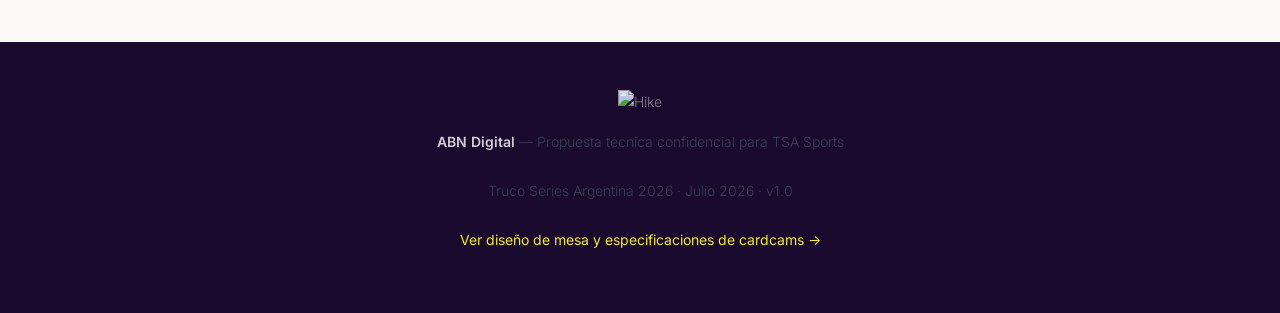
==== commit 271e8bbf: "Fix broken architecture diagram with responsive CSS stack. Replace ASCII art that misaligned on narr" ====
--- a/index.html
+++ b/index.html
@@ -209,29 +209,88 @@
   <section id="arquitectura">
     <h2>4. Arquitectura de datos</h2>
 
-    <div class="arch-diagram">
-<span class="hl">┌─────────────────────────────────────────────────────────┐</span>
-<span class="hl">│                    CAPA DE CAPTURA                       │</span>
-<span class="hl">├──────────────┬──────────────────┬───────────────────────┤</span>
-│  Planillas   │  App Veedor      │  Cardcams + CV        │
-│  (papel →    │  (tablet)        │  (sujeto a           │
-│   digital)   │  [GARANTIZADO]   │   viabilidad)         │
-<span class="hl2">├──────────────┴──────────────────┴───────────────────────┤</span>
-<span class="hl2">│                  API / EVENT BUS                         │</span>
-<span class="hl2">├─────────────────────────────────────────────────────────┤</span>
-<span class="hl2">│                  MOTOR DE REGLAS                         │</span>
-│  Estado del juego · Puntajes · Validación de reglas      │
-<span class="hl3">├──────────────────────┬──────────────────────────────────┤</span>
-<span class="hl3">│  Motor Estadísticas  │  Motor Monte Carlo               │</span>
-│  [GARANTIZADO]       │  [SUJETO A VIABILIDAD]           │
-<span class="hl">├──────────────────────┴──────────────────────────────────┤</span>
-<span class="hl">│                  BASE DE DATOS                           │</span>
-│  Jugadores · Equipos · Partidos · Manos · Eventos ·     │
-│  Temporadas · Rankings históricos                        │
-<span class="hl">├─────────────────────────────────────────────────────────┤</span>
-<span class="hl">│                  CAPA DE CONSUMO                         │</span>
-│  Panel comentaristas · API broadcast · Redes sociales    │
-<span class="hl">└─────────────────────────────────────────────────────────┘</span>
+    <div class="arch-stack">
+
+      <div class="arch-layer">
+        <div class="arch-layer-title">Capa de captura</div>
+        <div class="arch-cells cols-3">
+          <div class="arch-cell">
+            <div class="arch-cell-name">Planillas</div>
+            <div class="arch-cell-desc">Papel → digital<br>Resultados de clasificación</div>
+            <span class="arch-cell-tag guaranteed">Garantizado</span>
+          </div>
+          <div class="arch-cell">
+            <div class="arch-cell-name">App Veedor</div>
+            <div class="arch-cell-desc">Tablet en mesa<br>Cantos, eventos, resultados</div>
+            <span class="arch-cell-tag guaranteed">Garantizado</span>
+          </div>
+          <div class="arch-cell">
+            <div class="arch-cell-name">Cardcams + CV</div>
+            <div class="arch-cell-desc">Lectura automática de cartas por video</div>
+            <span class="arch-cell-tag research">Sujeto a viabilidad</span>
+          </div>
+        </div>
+      </div>
+
+      <div class="arch-arrow">↓</div>
+
+      <div class="arch-layer">
+        <div class="arch-layer-title muted">API / Event Bus</div>
+        <div class="arch-layer-detail">Canal central de eventos en tiempo real. Todos los inputs convergen acá antes de procesarse.</div>
+      </div>
+
+      <div class="arch-arrow">↓</div>
+
+      <div class="arch-layer">
+        <div class="arch-layer-title muted">Motor de reglas</div>
+        <div class="arch-layer-detail">Estado del juego · Puntajes · Validación de reglas de truco (envido, truco, flor, pica pica)</div>
+      </div>
+
+      <div class="arch-arrow">↓</div>
+
+      <div class="arch-layer">
+        <div class="arch-layer-title warn">Motores de análisis</div>
+        <div class="arch-cells cols-2">
+          <div class="arch-cell">
+            <div class="arch-cell-name">Motor Estadísticas</div>
+            <div class="arch-cell-desc">Rankings, efectividad, histórico por equipo y jugador</div>
+            <span class="arch-cell-tag guaranteed">Garantizado</span>
+          </div>
+          <div class="arch-cell">
+            <div class="arch-cell-name">Motor Monte Carlo</div>
+            <div class="arch-cell-desc">Probabilidades de victoria en vivo (6 jug. + Pica Pica)</div>
+            <span class="arch-cell-tag research">Sujeto a viabilidad</span>
+          </div>
+        </div>
+      </div>
+
+      <div class="arch-arrow">↓</div>
+
+      <div class="arch-layer">
+        <div class="arch-layer-title">Base de datos</div>
+        <div class="arch-layer-detail">Jugadores · Equipos · Partidos · Manos · Eventos · Temporadas · Rankings históricos</div>
+      </div>
+
+      <div class="arch-arrow">↓</div>
+
+      <div class="arch-layer">
+        <div class="arch-layer-title">Capa de consumo</div>
+        <div class="arch-cells cols-3">
+          <div class="arch-cell">
+            <div class="arch-cell-name">Panel comentaristas</div>
+            <div class="arch-cell-desc">Stats en vivo para el equipo de transmisión</div>
+          </div>
+          <div class="arch-cell">
+            <div class="arch-cell-name">API Broadcast</div>
+            <div class="arch-cell-desc">Overlay de probabilidades y graphics TV</div>
+          </div>
+          <div class="arch-cell">
+            <div class="arch-cell-name">Redes sociales</div>
+            <div class="arch-cell-desc">Contenido automatizado post-partido</div>
+          </div>
+        </div>
+      </div>
+
     </div>
 
     <h3>Modelo de entidades principal</h3>
--- a/css/style.css
+++ b/css/style.css
@@ -404,23 +404,108 @@
   font-weight: 600;
 }
 
-/* ── Architecture diagram ── */
-.arch-diagram {
+/* ── Architecture stack diagram ── */
+.arch-stack {
+  display: flex;
+  flex-direction: column;
+  gap: 0;
+  border-radius: var(--radius-card);
+  overflow: hidden;
+  border: 1px solid rgba(126, 110, 148, 0.25);
+  box-shadow: var(--shadow-card);
+}
+
+.arch-layer {
   background: var(--dark);
+  border-bottom: 1px solid rgba(126, 110, 148, 0.2);
+  padding: 20px 24px;
+}
+
+.arch-layer:last-child { border-bottom: none; }
+
+.arch-layer-title {
+  font-size: 0.65rem;
+  font-weight: 700;
+  letter-spacing: 0.2em;
+  text-transform: uppercase;
+  color: var(--yellow);
+  margin-bottom: 14px;
+}
+
+.arch-layer-title.muted { color: #c4b5fd; }
+.arch-layer-title.warn { color: #fbbf24; }
+
+.arch-cells {
+  display: grid;
+  gap: 10px;
+}
+
+.arch-cells.cols-3 { grid-template-columns: repeat(3, 1fr); }
+.arch-cells.cols-2 { grid-template-columns: repeat(2, 1fr); }
+.arch-cells.cols-1 { grid-template-columns: 1fr; }
+
+@media (max-width: 600px) {
+  .arch-cells.cols-3,
+  .arch-cells.cols-2 { grid-template-columns: 1fr; }
+}
+
+.arch-cell {
+  background: rgba(255, 255, 255, 0.05);
   border: 1px solid rgba(126, 110, 148, 0.2);
-  border-radius: var(--radius-card);
-  padding: 28px;
-  font-family: var(--font-mono);
+  border-radius: 10px;
+  padding: 14px 16px;
+}
+
+.arch-cell-name {
+  font-size: 0.875rem;
+  font-weight: 600;
+  color: #ffffff;
+  margin-bottom: 4px;
+}
+
+.arch-cell-desc {
   font-size: 0.75rem;
-  line-height: 1.9;
-  overflow-x: auto;
+  font-weight: 300;
   color: rgba(255, 255, 255, 0.5);
-}
-
-.arch-diagram .hl { color: var(--yellow); }
-.arch-diagram .hl2 { color: #c4b5fd; }
-.arch-diagram .hl3 { color: #fbbf24; }
-
+  line-height: 1.5;
+}
+
+.arch-cell-tag {
+  display: inline-block;
+  margin-top: 8px;
+  font-size: 0.6rem;
+  font-weight: 700;
+  letter-spacing: 0.12em;
+  text-transform: uppercase;
+  padding: 2px 8px;
+  border-radius: var(--radius-pill);
+}
+
+.arch-cell-tag.guaranteed {
+  background: rgba(5, 150, 105, 0.2);
+  color: #34d399;
+}
+
+.arch-cell-tag.research {
+  background: rgba(217, 119, 6, 0.2);
+  color: #fbbf24;
+}
+
+.arch-layer-detail {
+  font-size: 0.8rem;
+  font-weight: 300;
+  color: rgba(255, 255, 255, 0.55);
+  line-height: 1.6;
+}
+
+.arch-arrow {
+  display: flex;
+  justify-content: center;
+  padding: 6px 0;
+  background: rgba(0, 0, 0, 0.2);
+  color: rgba(126, 110, 148, 0.6);
+  font-size: 0.75rem;
+}
 /* ── Callouts ── */
 .callout {
   background: var(--accent-light);
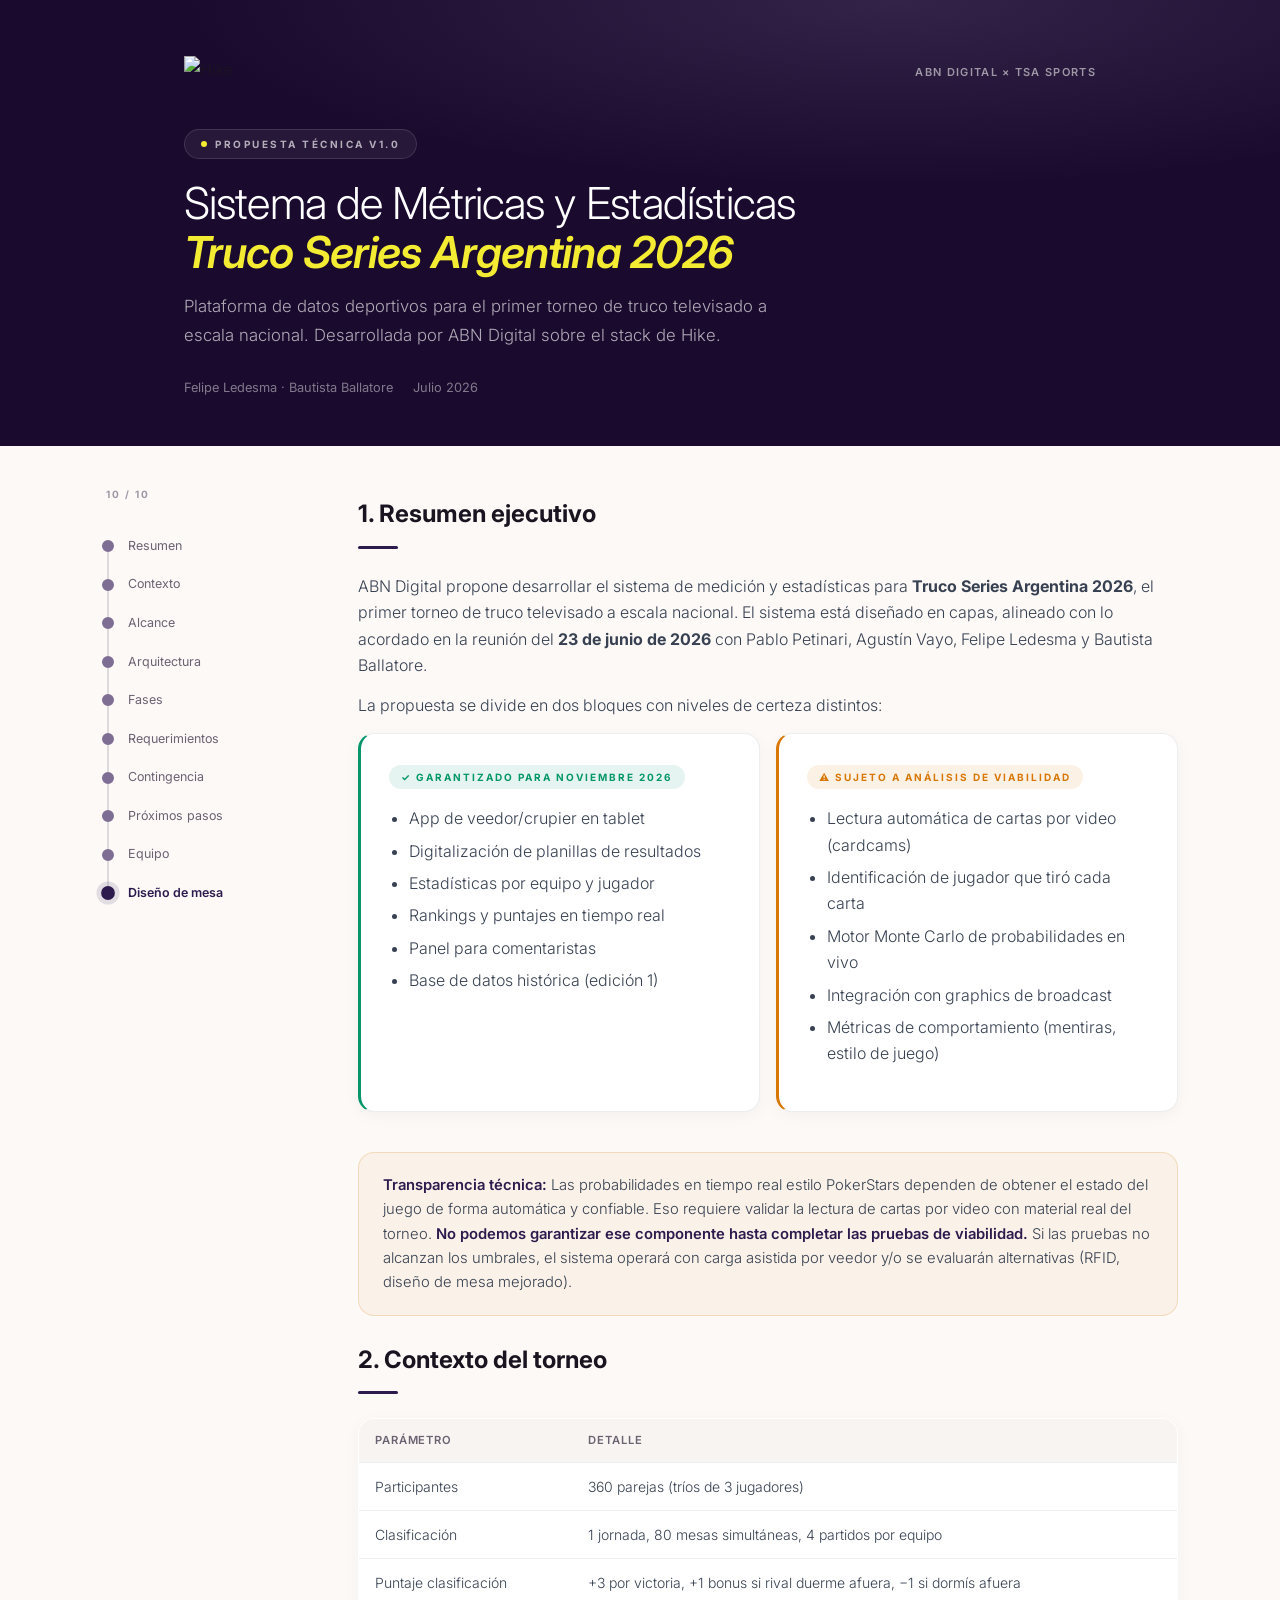
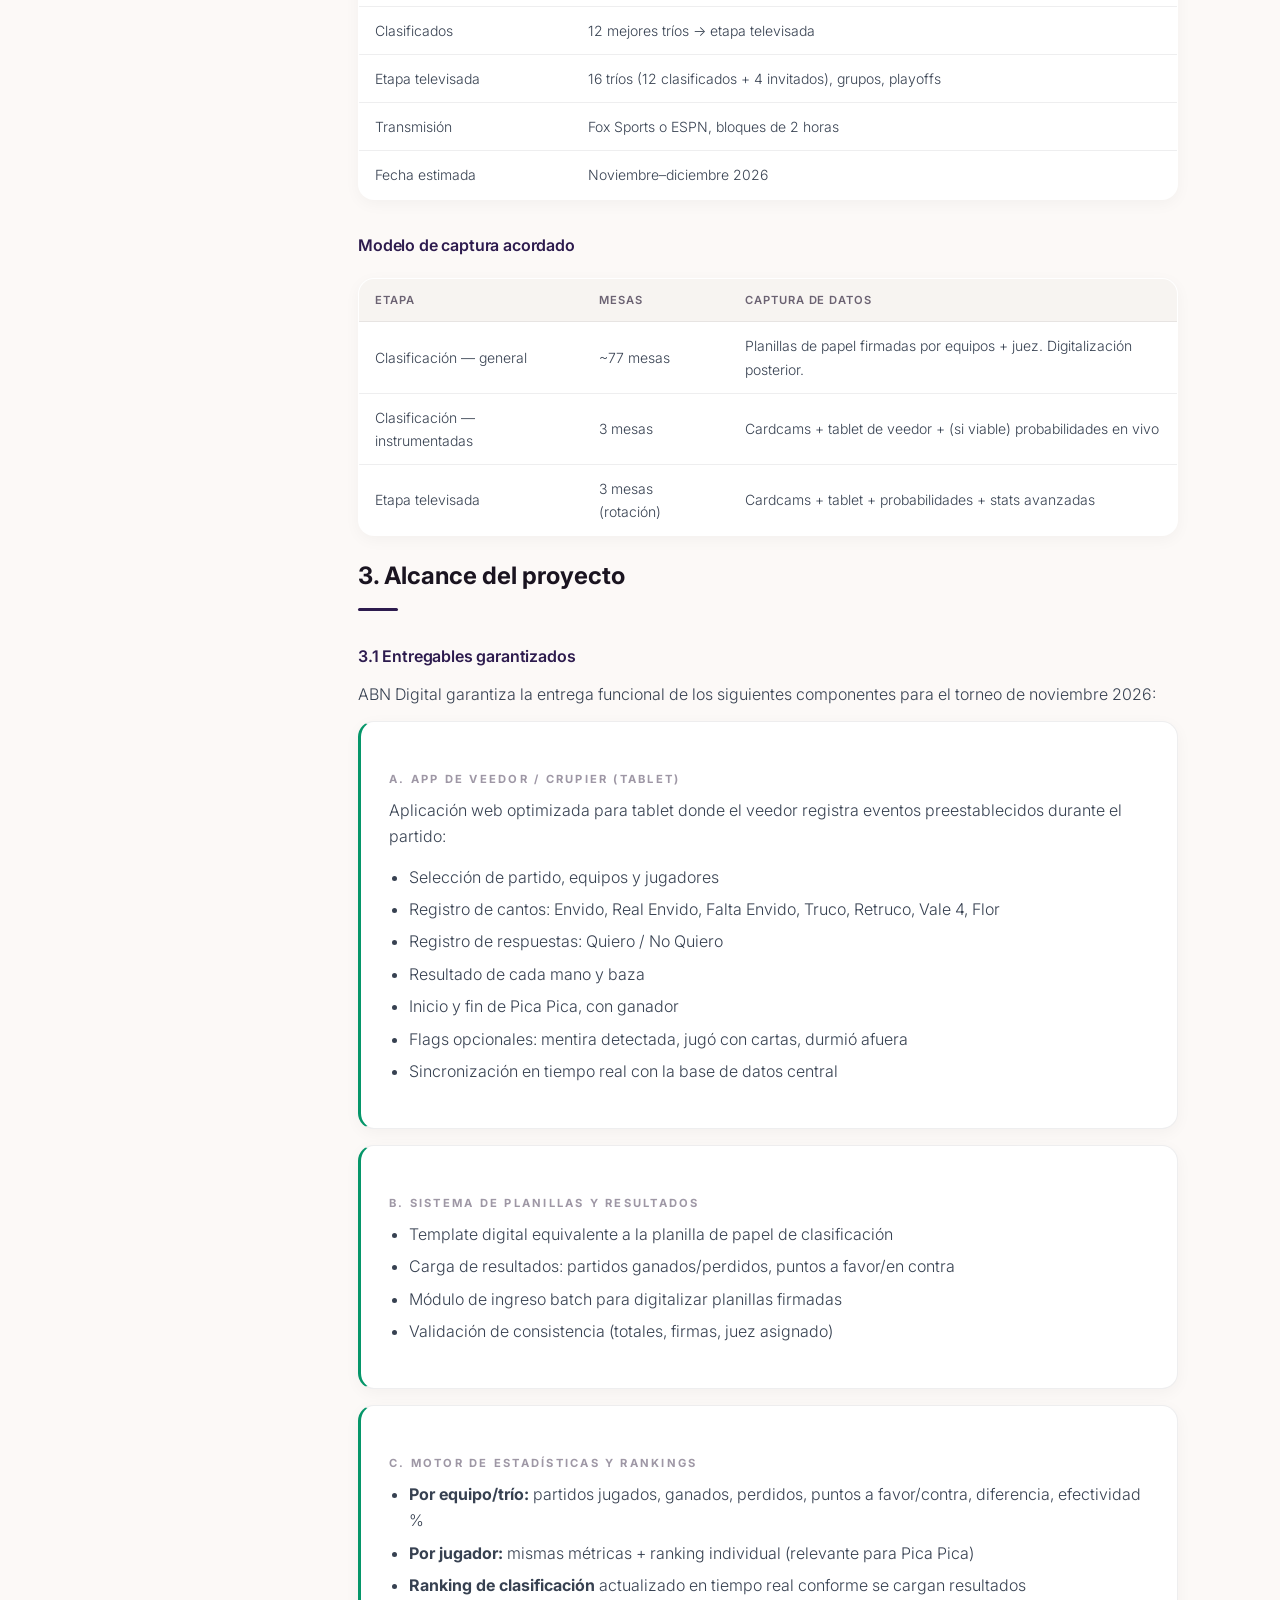
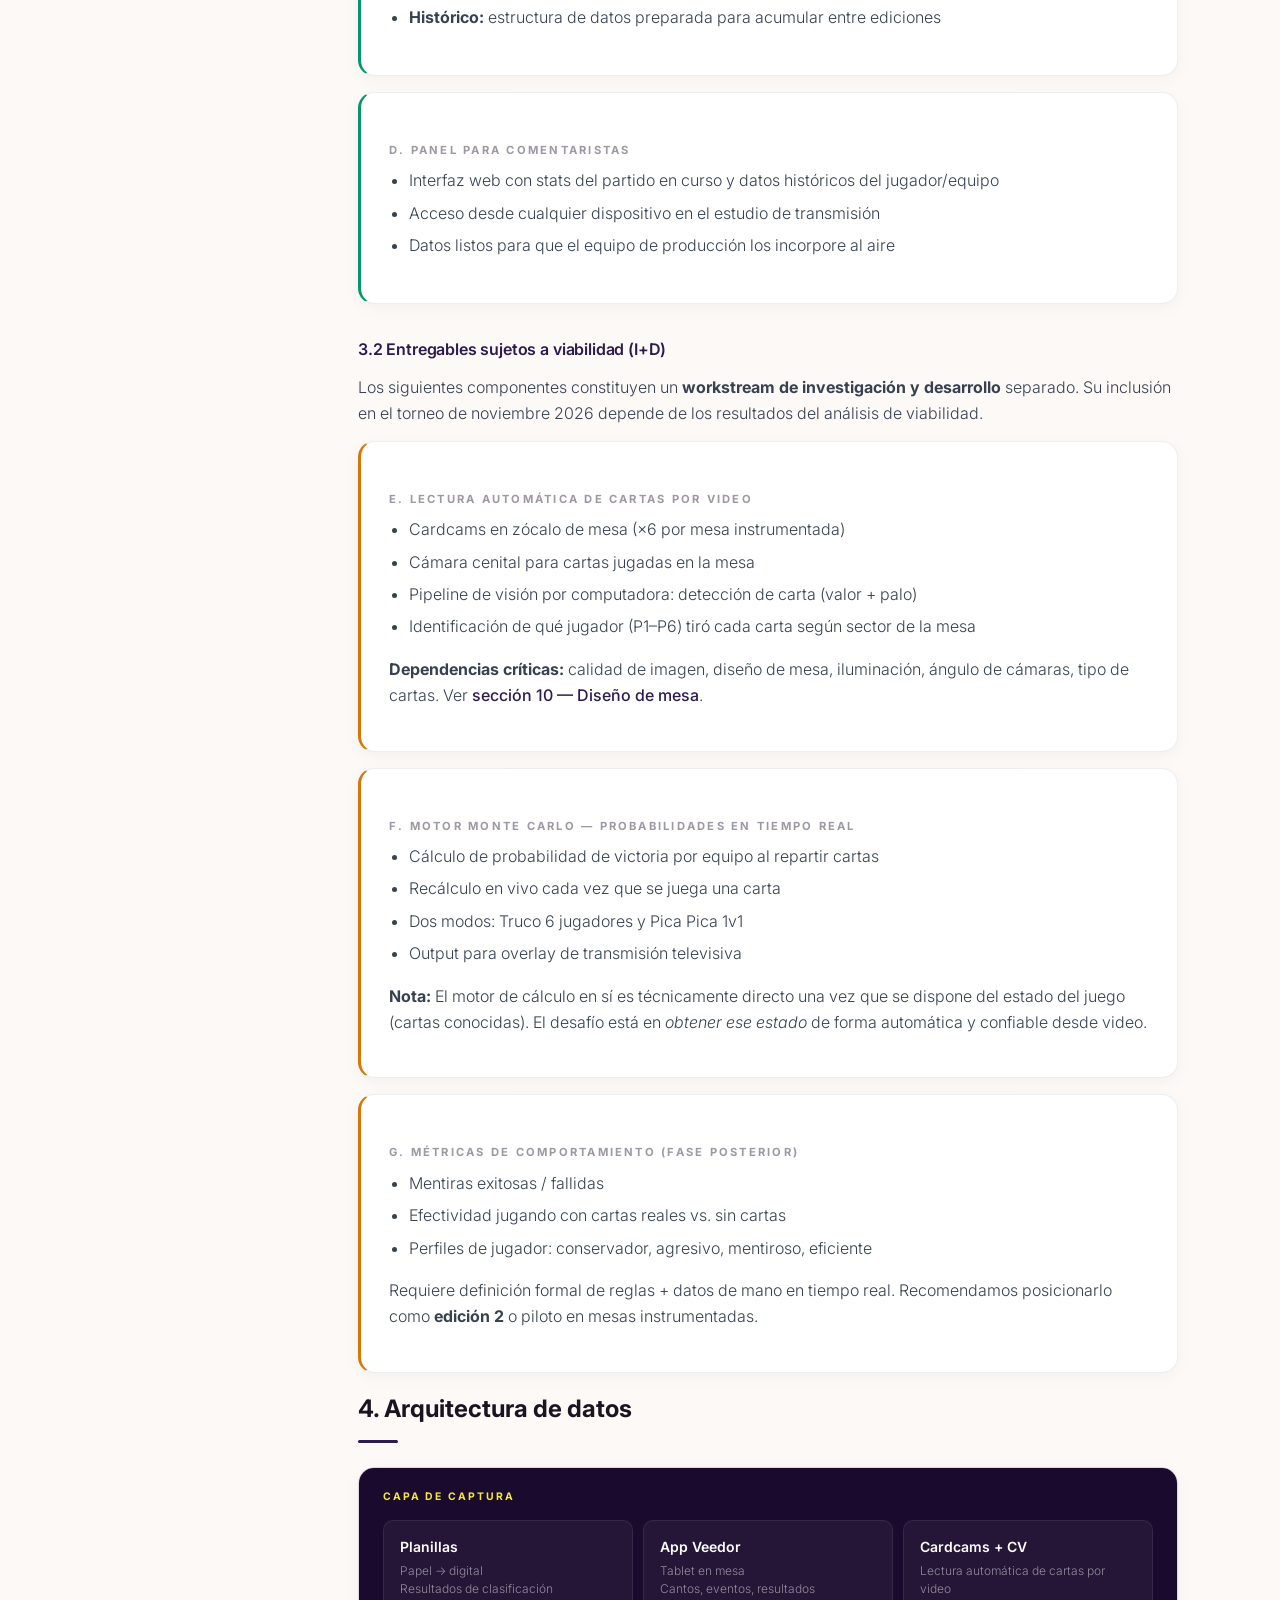
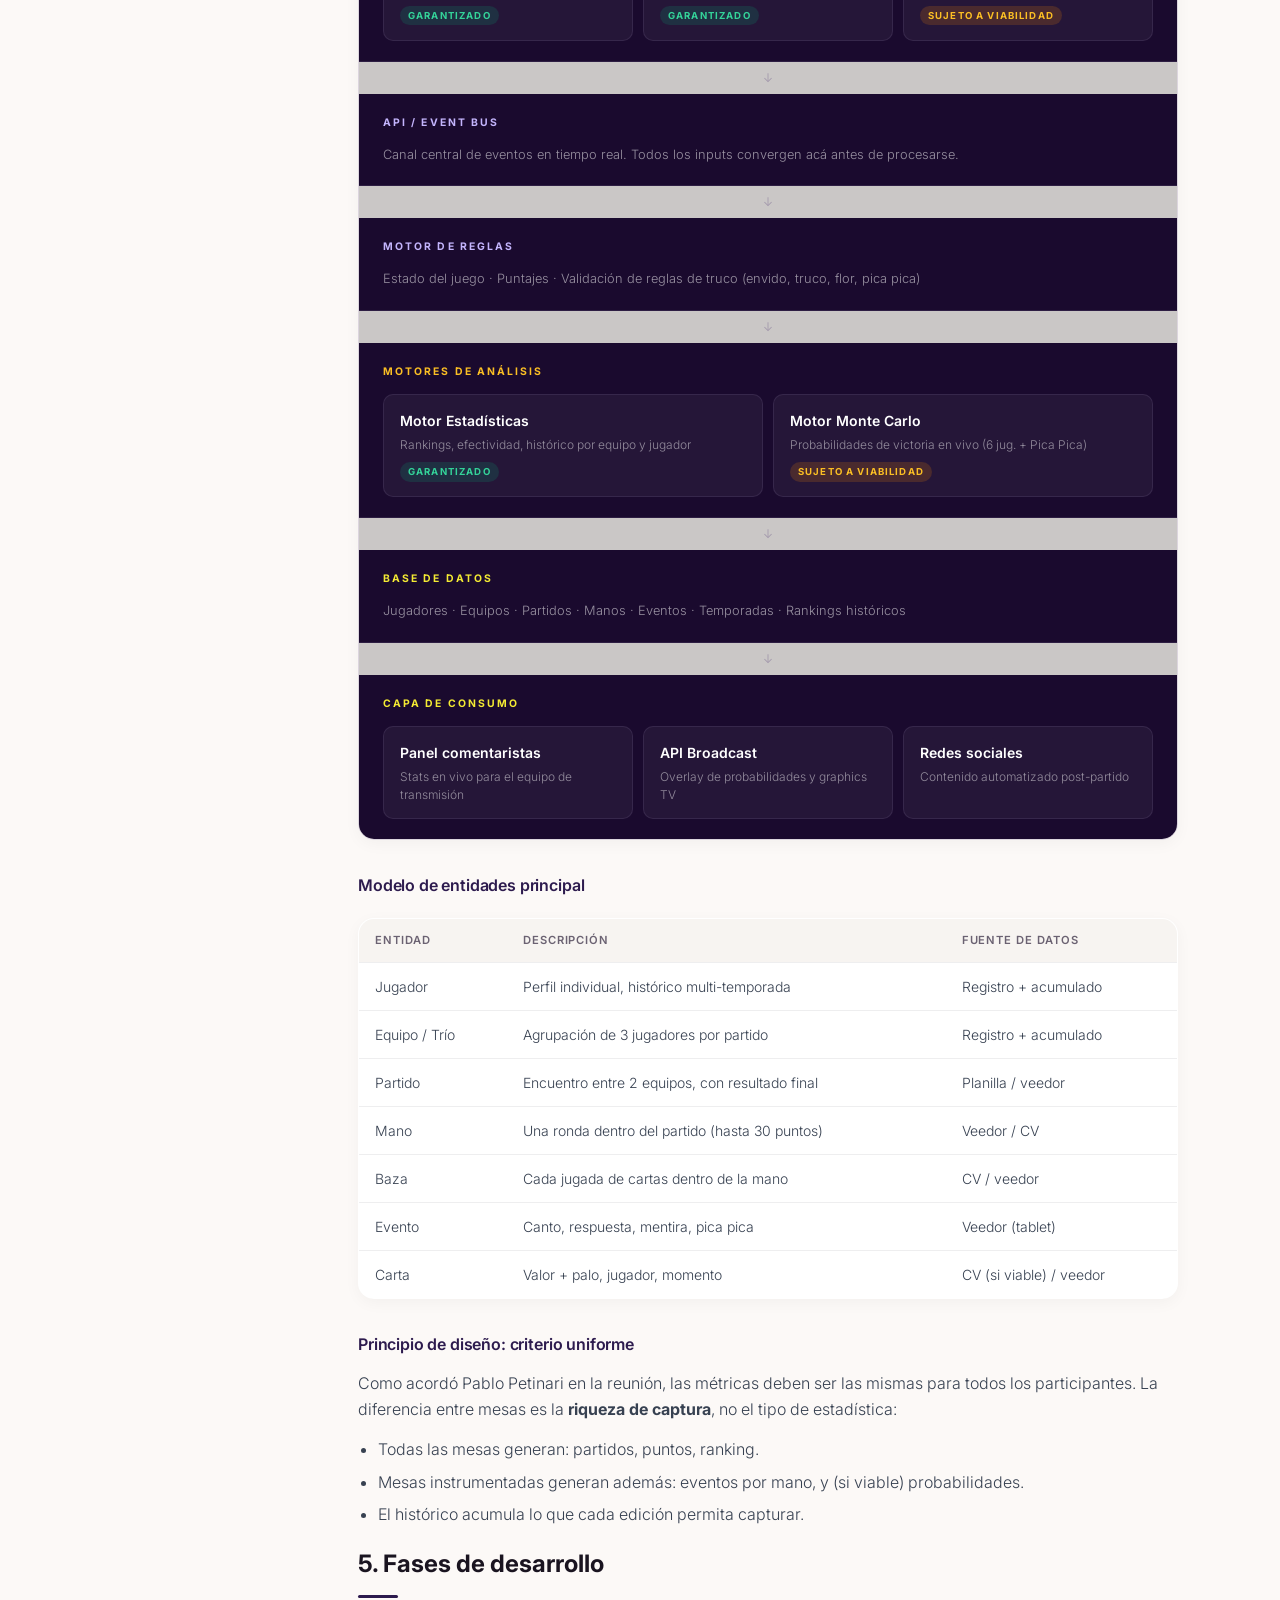
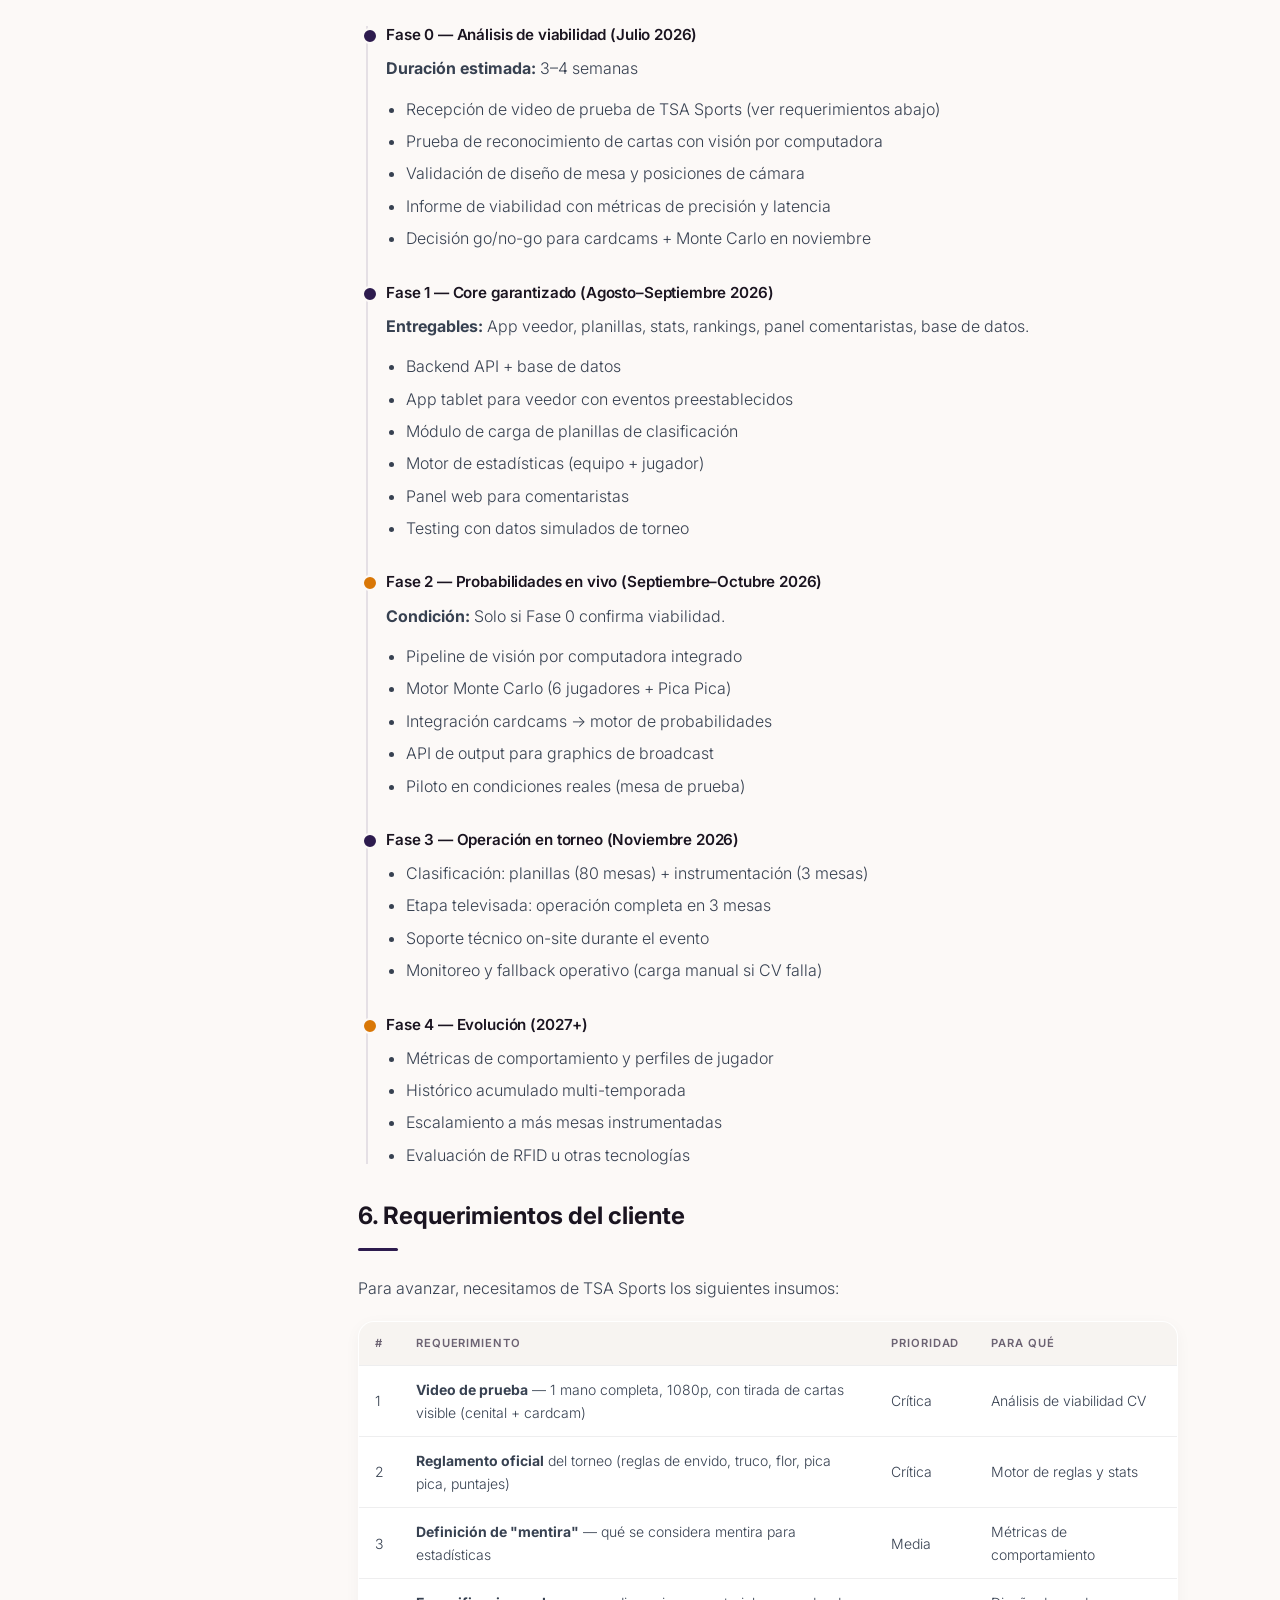
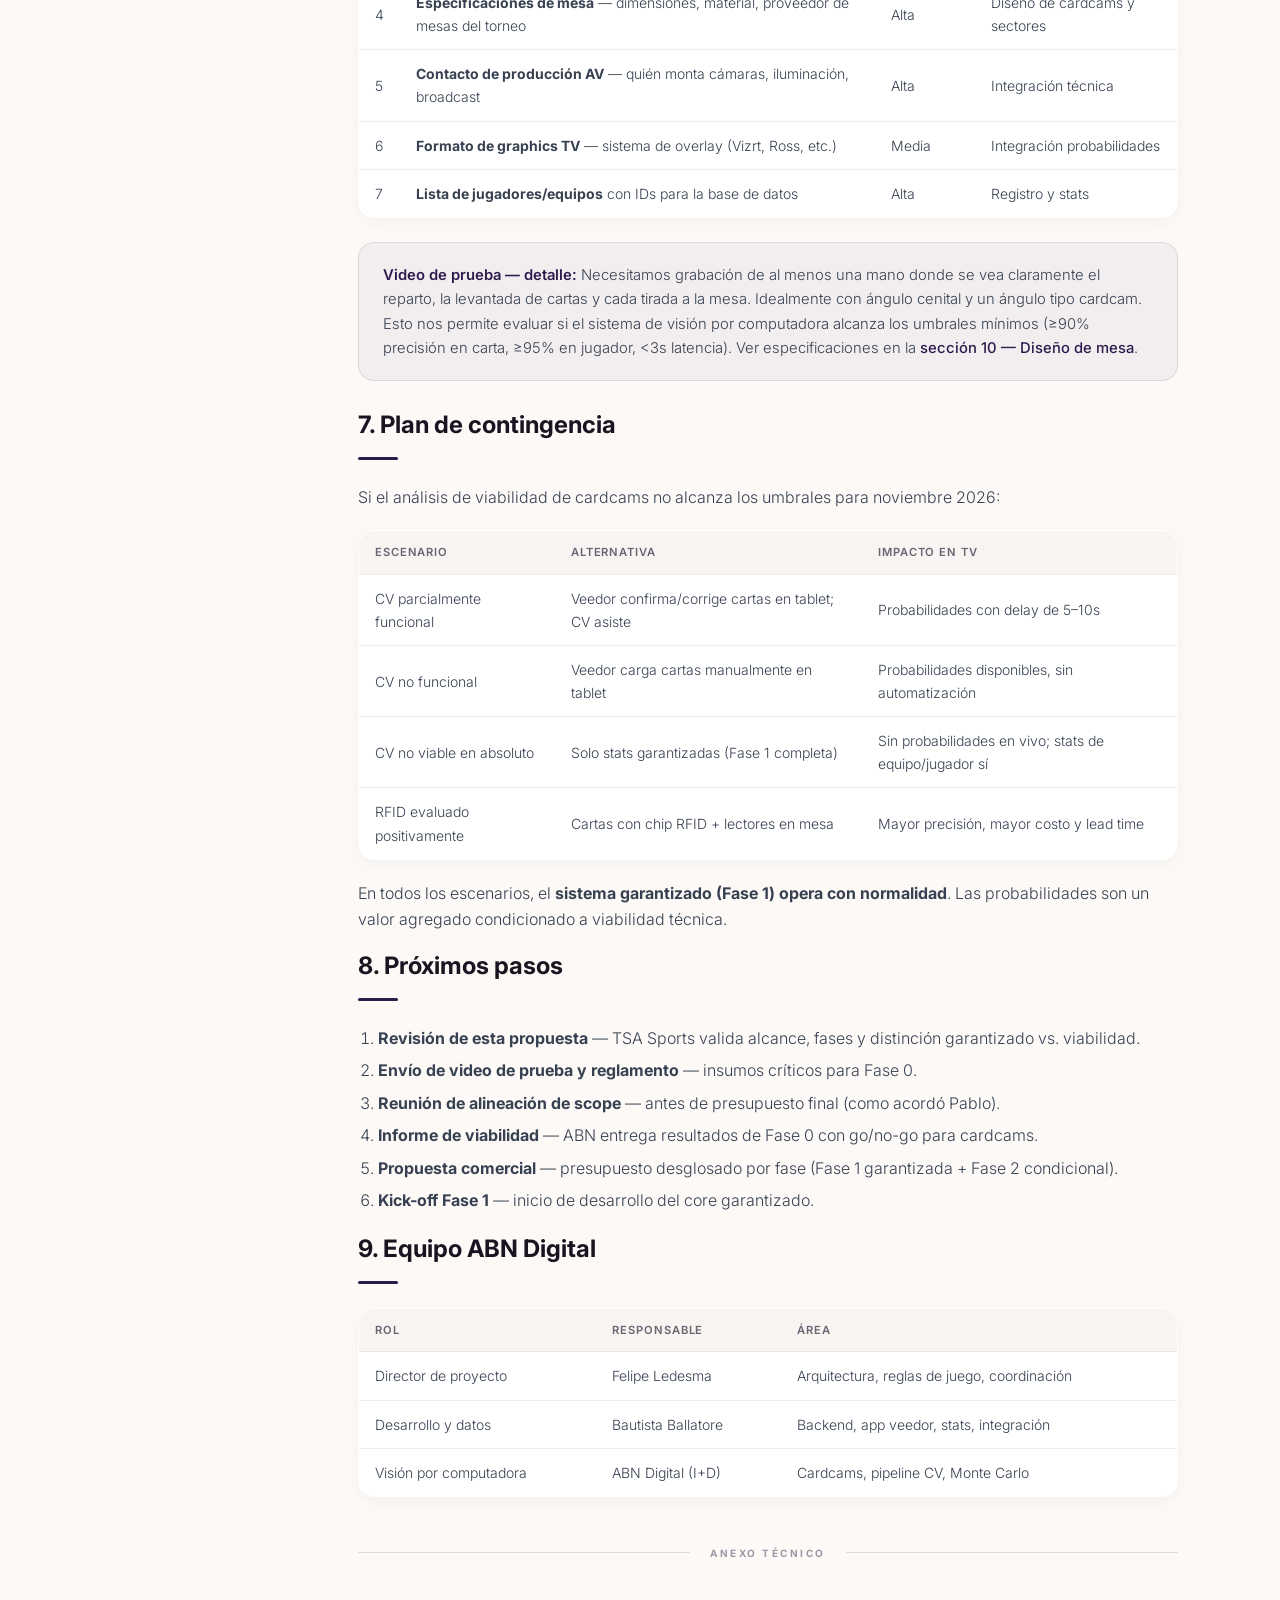
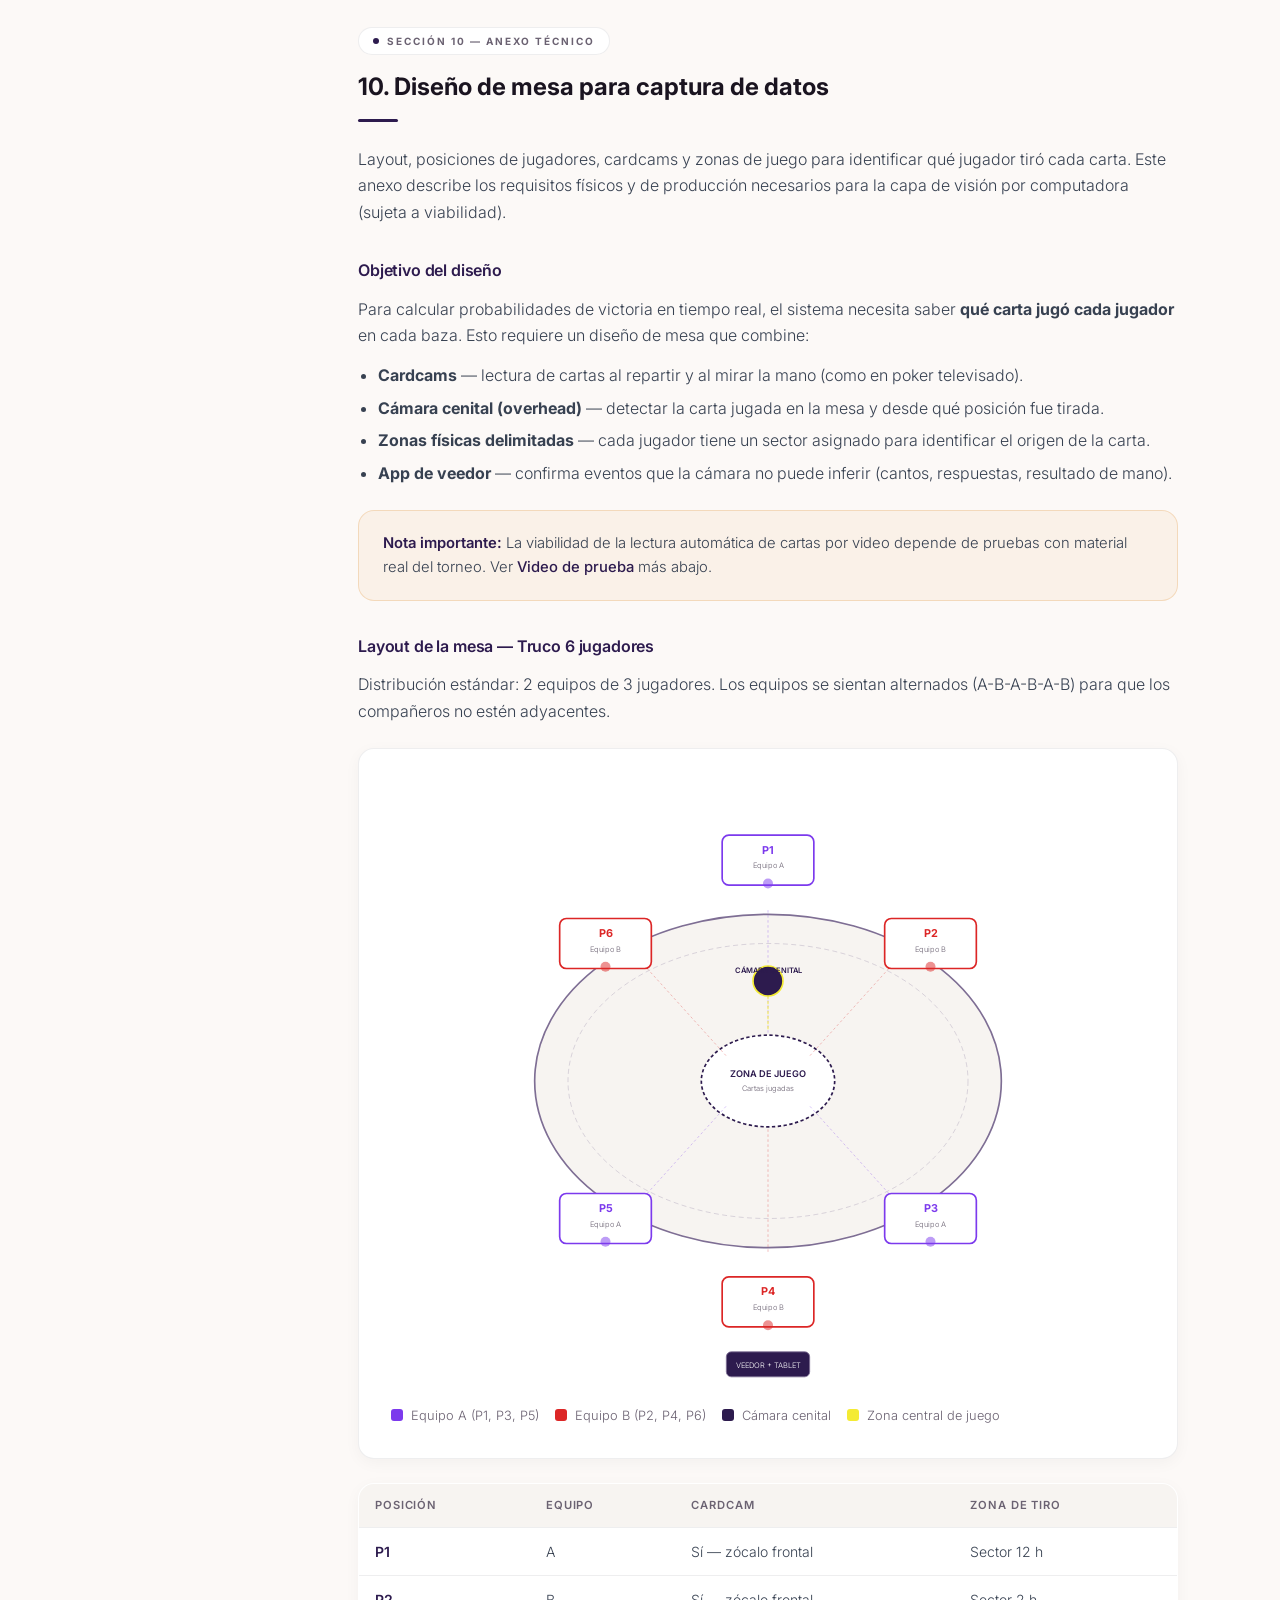
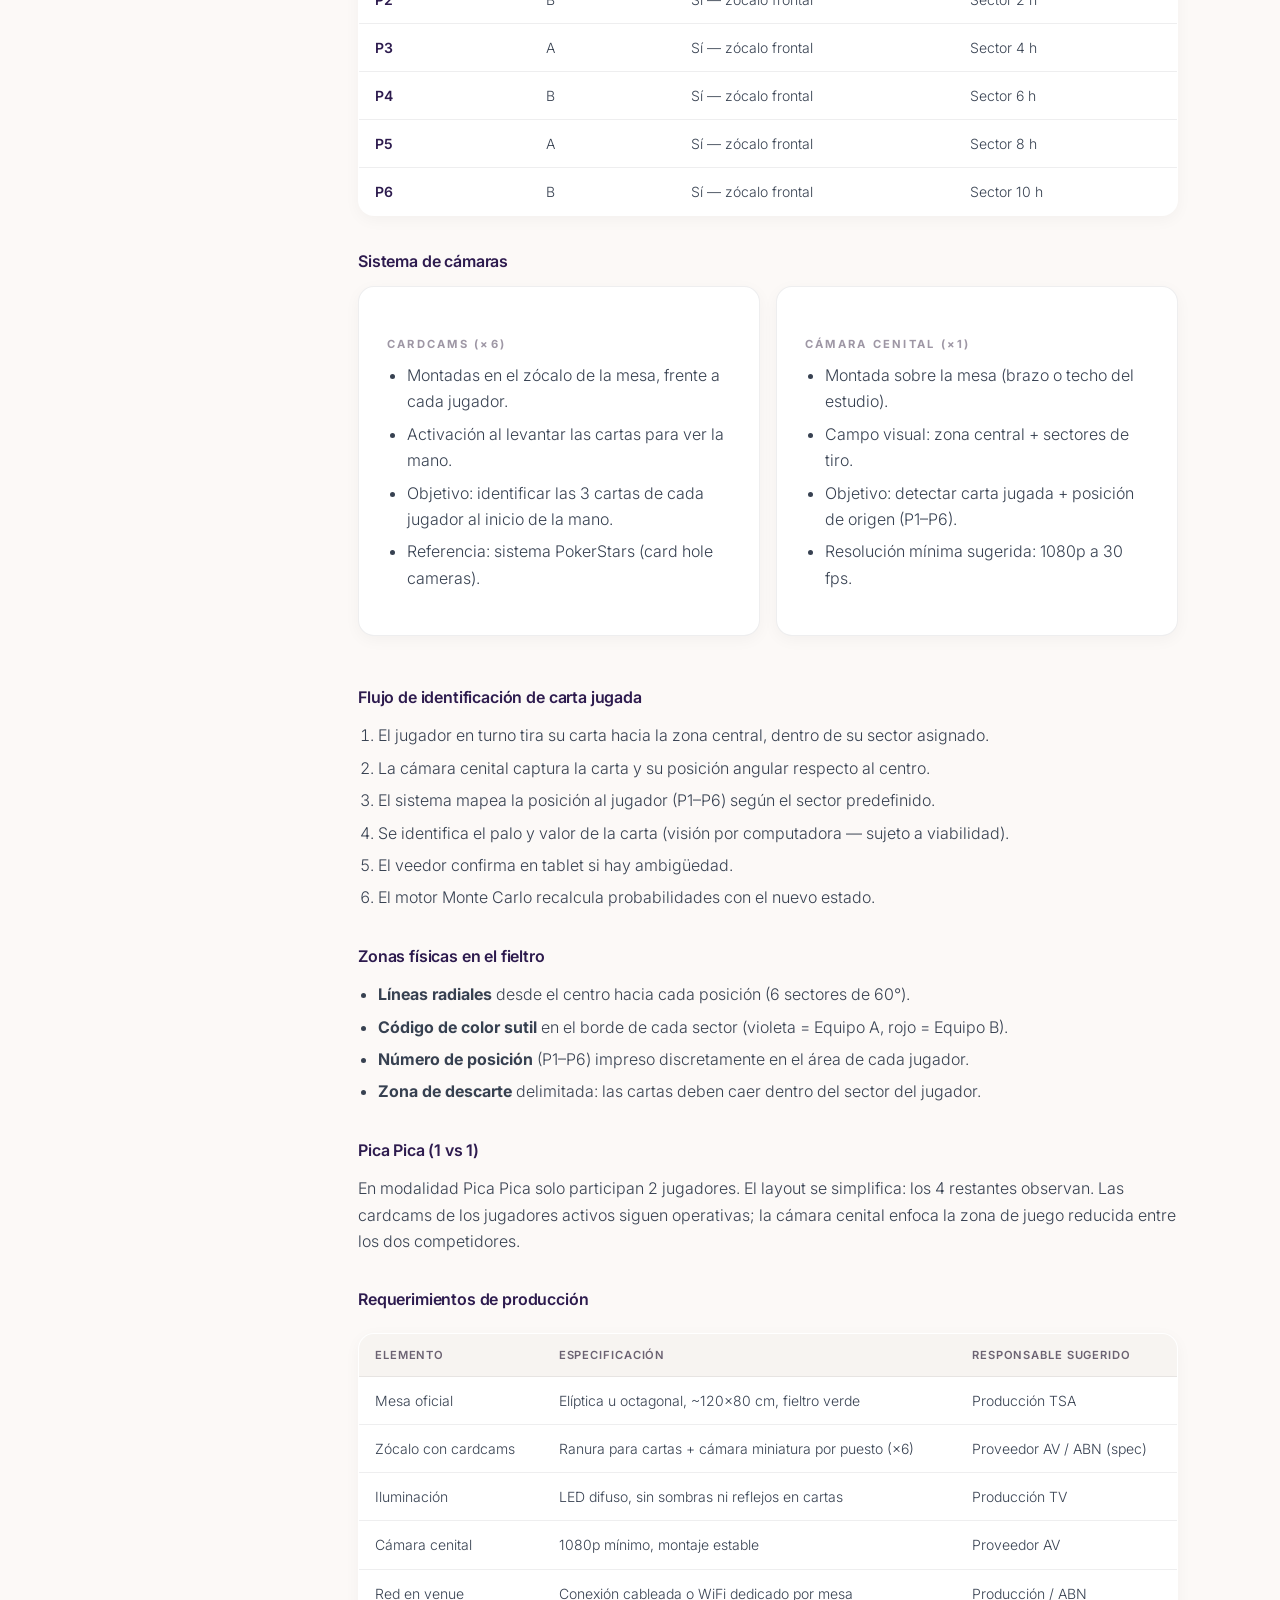
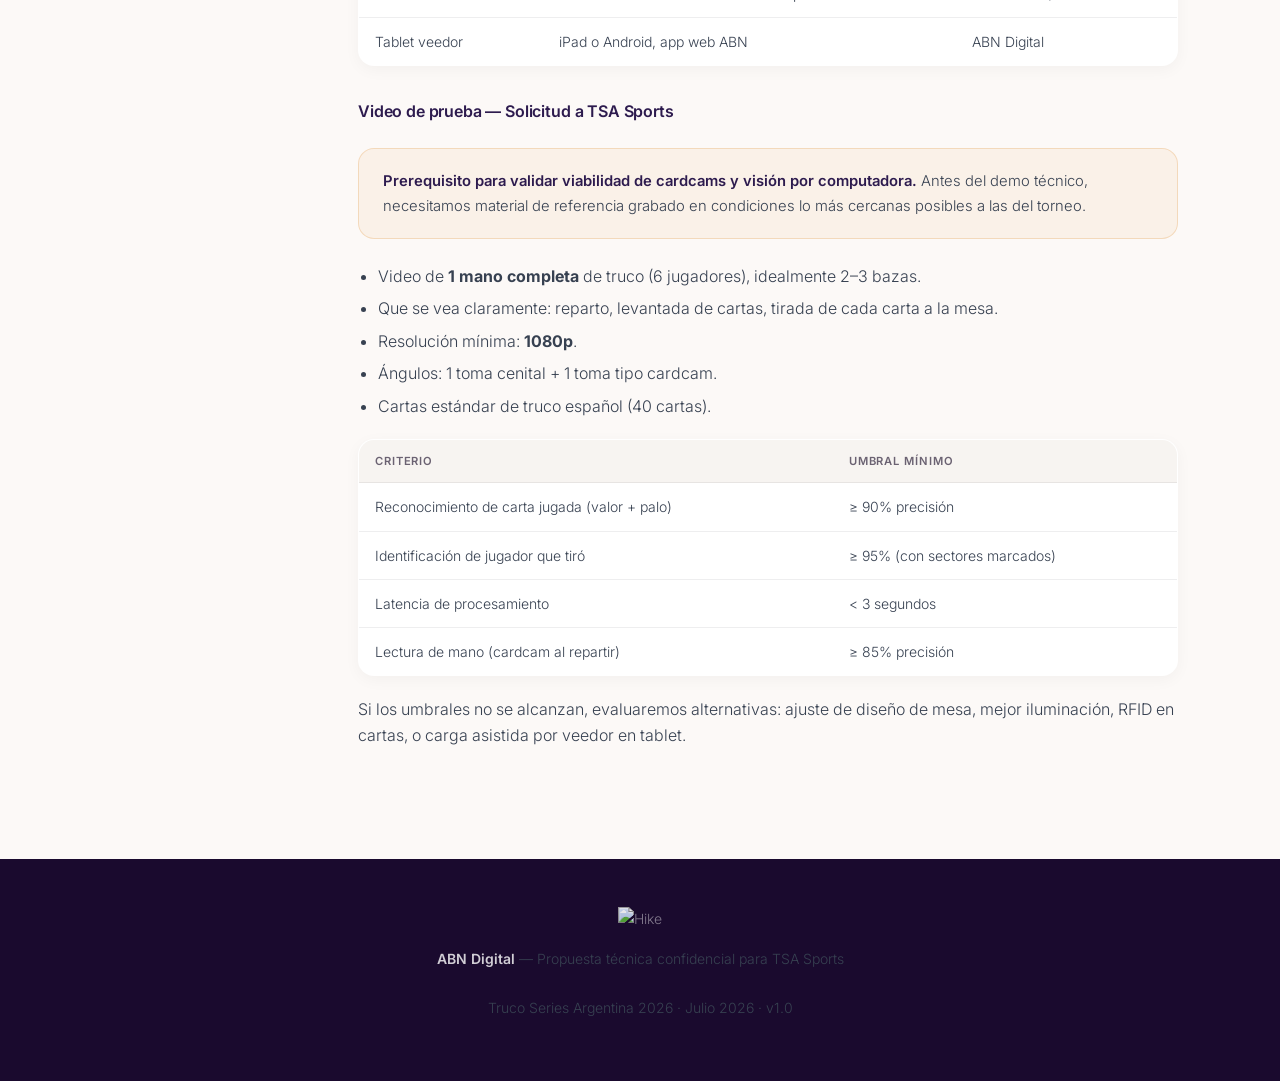
==== commit b0475004: "Add sidebar progress navigation and merge table design section. Integrate diseño de mesa as section " ====
--- a/index.html
+++ b/index.html
@@ -24,25 +24,28 @@
       <div class="meta">
         <span>Felipe Ledesma · Bautista Ballatore</span>
         <span>Julio 2026</span>
-        <span><a href="design-mesa.html">Diseño de mesa →</a></span>
       </div>
     </div>
   </header>
 
-  <nav>
-    <div class="container">
-      <a href="#" class="nav-brand">TSA Truco Stats</a>
-      <a href="#resumen">Resumen</a>
-      <a href="#alcance">Alcance</a>
-      <a href="#arquitectura">Arquitectura</a>
-      <a href="#fases">Fases</a>
-      <a href="#requerimientos">Requerimientos</a>
-      <a href="design-mesa.html">Diseño de mesa</a>
-      <a href="#proximos-pasos">Próximos pasos</a>
-    </div>
-  </nav>
-
-  <main class="container">
+  <div class="page-layout">
+    <aside class="sidebar" aria-label="Navegación de secciones">
+      <div class="sidebar-progress"><span id="progress-label">1 / 10</span></div>
+      <nav class="sidebar-track" id="sidebar-nav">
+        <a href="#resumen" class="sidebar-link" data-index="1"><span class="sidebar-dot"></span><span class="sidebar-label">Resumen</span></a>
+        <a href="#contexto" class="sidebar-link" data-index="2"><span class="sidebar-dot"></span><span class="sidebar-label">Contexto</span></a>
+        <a href="#alcance" class="sidebar-link" data-index="3"><span class="sidebar-dot"></span><span class="sidebar-label">Alcance</span></a>
+        <a href="#arquitectura" class="sidebar-link" data-index="4"><span class="sidebar-dot"></span><span class="sidebar-label">Arquitectura</span></a>
+        <a href="#fases" class="sidebar-link" data-index="5"><span class="sidebar-dot"></span><span class="sidebar-label">Fases</span></a>
+        <a href="#requerimientos" class="sidebar-link" data-index="6"><span class="sidebar-dot"></span><span class="sidebar-label">Requerimientos</span></a>
+        <a href="#fallback" class="sidebar-link" data-index="7"><span class="sidebar-dot"></span><span class="sidebar-label">Contingencia</span></a>
+        <a href="#proximos-pasos" class="sidebar-link" data-index="8"><span class="sidebar-dot"></span><span class="sidebar-label">Próximos pasos</span></a>
+        <a href="#equipo" class="sidebar-link" data-index="9"><span class="sidebar-dot"></span><span class="sidebar-label">Equipo</span></a>
+        <a href="#diseno-mesa" class="sidebar-link" data-index="10"><span class="sidebar-dot"></span><span class="sidebar-label">Diseño de mesa</span></a>
+      </nav>
+    </aside>
+
+  <main class="content">
 
   <section id="resumen">
     <h2>1. Resumen ejecutivo</h2>
@@ -181,7 +184,7 @@
         <li>Pipeline de visión por computadora: detección de carta (valor + palo)</li>
         <li>Identificación de qué jugador (P1–P6) tiró cada carta según sector de la mesa</li>
       </ul>
-      <p><strong>Dependencias críticas:</strong> calidad de imagen, diseño de mesa, iluminación, ángulo de cámaras, tipo de cartas. Ver <a href="design-mesa.html">diseño de mesa propuesto</a>.</p>
+      <p><strong>Dependencias críticas:</strong> calidad de imagen, diseño de mesa, iluminación, ángulo de cámaras, tipo de cartas. Ver <a href="#diseno-mesa">sección 10 — Diseño de mesa</a>.</p>
     </div>
 
     <div class="card research">
@@ -436,7 +439,7 @@
     </table>
 
     <div class="callout">
-      <strong>Video de prueba — detalle:</strong> Necesitamos grabación de al menos una mano donde se vea claramente el reparto, la levantada de cartas y cada tirada a la mesa. Idealmente con ángulo cenital y un ángulo tipo cardcam. Esto nos permite evaluar si el sistema de visión por computadora alcanza los umbrales mínimos (≥90% precisión en carta, ≥95% en jugador, &lt;3s latencia). Ver especificaciones completas en el <a href="design-mesa.html#test-video">anexo de diseño de mesa</a>.
+      <strong>Video de prueba — detalle:</strong> Necesitamos grabación de al menos una mano donde se vea claramente el reparto, la levantada de cartas y cada tirada a la mesa. Idealmente con ángulo cenital y un ángulo tipo cardcam. Esto nos permite evaluar si el sistema de visión por computadora alcanza los umbrales mínimos (≥90% precisión en carta, ≥95% en jugador, &lt;3s latencia). Ver especificaciones en la <a href="#diseno-mesa">sección 10 — Diseño de mesa</a>.
     </div>
   </section>
 
@@ -499,15 +502,211 @@
     </table>
   </section>
 
+  <div class="section-separator">
+    <span>Anexo técnico</span>
+  </div>
+
+  <section id="diseno-mesa" class="section-anexo">
+    <div class="section-eyebrow">
+      <div class="section-eyebrow-dot"></div>
+      <span>Sección 10 — Anexo técnico</span>
+    </div>
+    <h2>10. Diseño de mesa para captura de datos</h2>
+    <p>Layout, posiciones de jugadores, cardcams y zonas de juego para identificar qué jugador tiró cada carta. Este anexo describe los requisitos físicos y de producción necesarios para la capa de visión por computadora (sujeta a viabilidad).</p>
+
+    <h3>Objetivo del diseño</h3>
+    <p>Para calcular probabilidades de victoria en tiempo real, el sistema necesita saber <strong>qué carta jugó cada jugador</strong> en cada baza. Esto requiere un diseño de mesa que combine:</p>
+    <ul>
+      <li><strong>Cardcams</strong> — lectura de cartas al repartir y al mirar la mano (como en poker televisado).</li>
+      <li><strong>Cámara cenital (overhead)</strong> — detectar la carta jugada en la mesa y desde qué posición fue tirada.</li>
+      <li><strong>Zonas físicas delimitadas</strong> — cada jugador tiene un sector asignado para identificar el origen de la carta.</li>
+      <li><strong>App de veedor</strong> — confirma eventos que la cámara no puede inferir (cantos, respuestas, resultado de mano).</li>
+    </ul>
+
+    <div class="callout warning">
+      <strong>Nota importante:</strong> La viabilidad de la lectura automática de cartas por video depende de pruebas con material real del torneo. Ver <a href="#test-video">Video de prueba</a> más abajo.
+    </div>
+
+    <h3>Layout de la mesa — Truco 6 jugadores</h3>
+    <p>Distribución estándar: 2 equipos de 3 jugadores. Los equipos se sientan alternados (A-B-A-B-A-B) para que los compañeros no estén adyacentes.</p>
+
+    <div class="table-diagram">
+      <div class="table-svg-wrap">
+        <svg viewBox="0 0 720 720" width="100%" style="max-width:600px;margin:0 auto;display:block" xmlns="http://www.w3.org/2000/svg">
+          <ellipse cx="360" cy="360" rx="280" ry="200" fill="#F7F4F1" stroke="#7E6E94" stroke-width="2"/>
+          <ellipse cx="360" cy="360" rx="240" ry="165" fill="none" stroke="rgba(126,110,148,0.3)" stroke-width="1" stroke-dasharray="6,4"/>
+          <ellipse cx="360" cy="360" rx="80" ry="55" fill="#FFFFFF" stroke="#2D1B4E" stroke-width="2" stroke-dasharray="4,3"/>
+          <text x="360" y="355" text-anchor="middle" fill="#2D1B4E" font-size="11" font-family="Inter,sans-serif" font-weight="600">ZONA DE JUEGO</text>
+          <text x="360" y="372" text-anchor="middle" fill="#6B6272" font-size="9" font-family="Inter,sans-serif">Cartas jugadas</text>
+          <g transform="translate(360, 95)">
+            <rect x="-55" y="-30" width="110" height="60" rx="8" fill="#FFFFFF" stroke="#7C3AED" stroke-width="2"/>
+            <text x="0" y="-8" text-anchor="middle" fill="#7C3AED" font-size="13" font-weight="700" font-family="Inter,sans-serif">P1</text>
+            <text x="0" y="10" text-anchor="middle" fill="#6B6272" font-size="9" font-family="Inter,sans-serif">Equipo A</text>
+            <circle cx="0" cy="28" r="6" fill="#7C3AED" opacity="0.5"/>
+          </g>
+          <g transform="translate(555, 195)">
+            <rect x="-55" y="-30" width="110" height="60" rx="8" fill="#FFFFFF" stroke="#DC2626" stroke-width="2"/>
+            <text x="0" y="-8" text-anchor="middle" fill="#DC2626" font-size="13" font-weight="700" font-family="Inter,sans-serif">P2</text>
+            <text x="0" y="10" text-anchor="middle" fill="#6B6272" font-size="9" font-family="Inter,sans-serif">Equipo B</text>
+            <circle cx="0" cy="28" r="6" fill="#DC2626" opacity="0.5"/>
+          </g>
+          <g transform="translate(555, 525)">
+            <rect x="-55" y="-30" width="110" height="60" rx="8" fill="#FFFFFF" stroke="#7C3AED" stroke-width="2"/>
+            <text x="0" y="-8" text-anchor="middle" fill="#7C3AED" font-size="13" font-weight="700" font-family="Inter,sans-serif">P3</text>
+            <text x="0" y="10" text-anchor="middle" fill="#6B6272" font-size="9" font-family="Inter,sans-serif">Equipo A</text>
+            <circle cx="0" cy="28" r="6" fill="#7C3AED" opacity="0.5"/>
+          </g>
+          <g transform="translate(360, 625)">
+            <rect x="-55" y="-30" width="110" height="60" rx="8" fill="#FFFFFF" stroke="#DC2626" stroke-width="2"/>
+            <text x="0" y="-8" text-anchor="middle" fill="#DC2626" font-size="13" font-weight="700" font-family="Inter,sans-serif">P4</text>
+            <text x="0" y="10" text-anchor="middle" fill="#6B6272" font-size="9" font-family="Inter,sans-serif">Equipo B</text>
+            <circle cx="0" cy="28" r="6" fill="#DC2626" opacity="0.5"/>
+          </g>
+          <g transform="translate(165, 525)">
+            <rect x="-55" y="-30" width="110" height="60" rx="8" fill="#FFFFFF" stroke="#7C3AED" stroke-width="2"/>
+            <text x="0" y="-8" text-anchor="middle" fill="#7C3AED" font-size="13" font-weight="700" font-family="Inter,sans-serif">P5</text>
+            <text x="0" y="10" text-anchor="middle" fill="#6B6272" font-size="9" font-family="Inter,sans-serif">Equipo A</text>
+            <circle cx="0" cy="28" r="6" fill="#7C3AED" opacity="0.5"/>
+          </g>
+          <g transform="translate(165, 195)">
+            <rect x="-55" y="-30" width="110" height="60" rx="8" fill="#FFFFFF" stroke="#DC2626" stroke-width="2"/>
+            <text x="0" y="-8" text-anchor="middle" fill="#DC2626" font-size="13" font-weight="700" font-family="Inter,sans-serif">P6</text>
+            <text x="0" y="10" text-anchor="middle" fill="#6B6272" font-size="9" font-family="Inter,sans-serif">Equipo B</text>
+            <circle cx="0" cy="28" r="6" fill="#DC2626" opacity="0.5"/>
+          </g>
+          <line x1="360" y1="155" x2="360" y2="305" stroke="#7C3AED" stroke-width="1" stroke-dasharray="3,3" opacity="0.35"/>
+          <line x1="505" y1="225" x2="410" y2="330" stroke="#DC2626" stroke-width="1" stroke-dasharray="3,3" opacity="0.35"/>
+          <line x1="505" y1="495" x2="410" y2="390" stroke="#7C3AED" stroke-width="1" stroke-dasharray="3,3" opacity="0.35"/>
+          <line x1="360" y1="565" x2="360" y2="415" stroke="#DC2626" stroke-width="1" stroke-dasharray="3,3" opacity="0.35"/>
+          <line x1="215" y1="495" x2="310" y2="390" stroke="#7C3AED" stroke-width="1" stroke-dasharray="3,3" opacity="0.35"/>
+          <line x1="215" y1="225" x2="310" y2="330" stroke="#DC2626" stroke-width="1" stroke-dasharray="3,3" opacity="0.35"/>
+          <g transform="translate(360, 360)">
+            <circle cx="0" cy="-120" r="18" fill="#2D1B4E" stroke="#F4EB33" stroke-width="2"/>
+            <line x1="0" y1="-102" x2="0" y2="-60" stroke="#F4EB33" stroke-width="1.5" stroke-dasharray="4,2" opacity="0.7"/>
+            <text x="0" y="-130" text-anchor="middle" fill="#2D1B4E" font-size="9" font-weight="600" font-family="Inter,sans-serif">CÁMARA CENITAL</text>
+          </g>
+          <g transform="translate(360, 700)">
+            <rect x="-50" y="-15" width="100" height="30" rx="6" fill="#2D1B4E" stroke="#7E6E94" stroke-width="1"/>
+            <text x="0" y="4" text-anchor="middle" fill="#ffffff" font-size="9" font-family="Inter,sans-serif">VEEDOR + TABLET</text>
+          </g>
+        </svg>
+      </div>
+      <div class="legend">
+        <div class="legend-item"><div class="legend-dot" style="background:#7C3AED"></div> Equipo A (P1, P3, P5)</div>
+        <div class="legend-item"><div class="legend-dot" style="background:#DC2626"></div> Equipo B (P2, P4, P6)</div>
+        <div class="legend-item"><div class="legend-dot" style="background:#2D1B4E"></div> Cámara cenital</div>
+        <div class="legend-item"><div class="legend-dot" style="background:#F4EB33"></div> Zona central de juego</div>
+      </div>
+    </div>
+
+    <table class="spec-table">
+      <thead>
+        <tr><th>Posición</th><th>Equipo</th><th>Cardcam</th><th>Zona de tiro</th></tr>
+      </thead>
+      <tbody>
+        <tr><td>P1</td><td>A</td><td>Sí — zócalo frontal</td><td>Sector 12 h</td></tr>
+        <tr><td>P2</td><td>B</td><td>Sí — zócalo frontal</td><td>Sector 2 h</td></tr>
+        <tr><td>P3</td><td>A</td><td>Sí — zócalo frontal</td><td>Sector 4 h</td></tr>
+        <tr><td>P4</td><td>B</td><td>Sí — zócalo frontal</td><td>Sector 6 h</td></tr>
+        <tr><td>P5</td><td>A</td><td>Sí — zócalo frontal</td><td>Sector 8 h</td></tr>
+        <tr><td>P6</td><td>B</td><td>Sí — zócalo frontal</td><td>Sector 10 h</td></tr>
+      </tbody>
+    </table>
+
+    <h3>Sistema de cámaras</h3>
+    <div class="grid-2">
+      <div class="card">
+        <h4>Cardcams (×6)</h4>
+        <ul>
+          <li>Montadas en el zócalo de la mesa, frente a cada jugador.</li>
+          <li>Activación al levantar las cartas para ver la mano.</li>
+          <li>Objetivo: identificar las 3 cartas de cada jugador al inicio de la mano.</li>
+          <li>Referencia: sistema PokerStars (card hole cameras).</li>
+        </ul>
+      </div>
+      <div class="card">
+        <h4>Cámara cenital (×1)</h4>
+        <ul>
+          <li>Montada sobre la mesa (brazo o techo del estudio).</li>
+          <li>Campo visual: zona central + sectores de tiro.</li>
+          <li>Objetivo: detectar carta jugada + posición de origen (P1–P6).</li>
+          <li>Resolución mínima sugerida: 1080p a 30 fps.</li>
+        </ul>
+      </div>
+    </div>
+
+    <h3>Flujo de identificación de carta jugada</h3>
+    <ol>
+      <li>El jugador en turno tira su carta hacia la zona central, dentro de su sector asignado.</li>
+      <li>La cámara cenital captura la carta y su posición angular respecto al centro.</li>
+      <li>El sistema mapea la posición al jugador (P1–P6) según el sector predefinido.</li>
+      <li>Se identifica el palo y valor de la carta (visión por computadora — sujeto a viabilidad).</li>
+      <li>El veedor confirma en tablet si hay ambigüedad.</li>
+      <li>El motor Monte Carlo recalcula probabilidades con el nuevo estado.</li>
+    </ol>
+
+    <h3>Zonas físicas en el fieltro</h3>
+    <ul>
+      <li><strong>Líneas radiales</strong> desde el centro hacia cada posición (6 sectores de 60°).</li>
+      <li><strong>Código de color sutil</strong> en el borde de cada sector (violeta = Equipo A, rojo = Equipo B).</li>
+      <li><strong>Número de posición</strong> (P1–P6) impreso discretamente en el área de cada jugador.</li>
+      <li><strong>Zona de descarte</strong> delimitada: las cartas deben caer dentro del sector del jugador.</li>
+    </ul>
+
+    <h3>Pica Pica (1 vs 1)</h3>
+    <p>En modalidad Pica Pica solo participan 2 jugadores. El layout se simplifica: los 4 restantes observan. Las cardcams de los jugadores activos siguen operativas; la cámara cenital enfoca la zona de juego reducida entre los dos competidores.</p>
+
+    <h3>Requerimientos de producción</h3>
+    <table>
+      <thead>
+        <tr><th>Elemento</th><th>Especificación</th><th>Responsable sugerido</th></tr>
+      </thead>
+      <tbody>
+        <tr><td>Mesa oficial</td><td>Elíptica u octagonal, ~120×80 cm, fieltro verde</td><td>Producción TSA</td></tr>
+        <tr><td>Zócalo con cardcams</td><td>Ranura para cartas + cámara miniatura por puesto (×6)</td><td>Proveedor AV / ABN (spec)</td></tr>
+        <tr><td>Iluminación</td><td>LED difuso, sin sombras ni reflejos en cartas</td><td>Producción TV</td></tr>
+        <tr><td>Cámara cenital</td><td>1080p mínimo, montaje estable</td><td>Proveedor AV</td></tr>
+        <tr><td>Red en venue</td><td>Conexión cableada o WiFi dedicado por mesa</td><td>Producción / ABN</td></tr>
+        <tr><td>Tablet veedor</td><td>iPad o Android, app web ABN</td><td>ABN Digital</td></tr>
+      </tbody>
+    </table>
+
+    <h3 id="test-video">Video de prueba — Solicitud a TSA Sports</h3>
+    <div class="callout warning">
+      <strong>Prerequisito para validar viabilidad de cardcams y visión por computadora.</strong>
+      Antes del demo técnico, necesitamos material de referencia grabado en condiciones lo más cercanas posibles a las del torneo.
+    </div>
+    <ul>
+      <li>Video de <strong>1 mano completa</strong> de truco (6 jugadores), idealmente 2–3 bazas.</li>
+      <li>Que se vea claramente: reparto, levantada de cartas, tirada de cada carta a la mesa.</li>
+      <li>Resolución mínima: <strong>1080p</strong>.</li>
+      <li>Ángulos: 1 toma cenital + 1 toma tipo cardcam.</li>
+      <li>Cartas estándar de truco español (40 cartas).</li>
+    </ul>
+    <table>
+      <thead>
+        <tr><th>Criterio</th><th>Umbral mínimo</th></tr>
+      </thead>
+      <tbody>
+        <tr><td>Reconocimiento de carta jugada (valor + palo)</td><td>≥ 90% precisión</td></tr>
+        <tr><td>Identificación de jugador que tiró</td><td>≥ 95% (con sectores marcados)</td></tr>
+        <tr><td>Latencia de procesamiento</td><td>&lt; 3 segundos</td></tr>
+        <tr><td>Lectura de mano (cardcam al repartir)</td><td>≥ 85% precisión</td></tr>
+      </tbody>
+    </table>
+    <p>Si los umbrales no se alcanzan, evaluaremos alternativas: ajuste de diseño de mesa, mejor iluminación, RFID en cartas, o carga asistida por veedor en tablet.</p>
+  </section>
+
   </main>
+  </div>
 
   <footer>
     <div class="container footer-inner">
       <img src="https://storage.googleapis.com/abn-assets/hike_logo_blanco_1080x1080.png" alt="Hike" class="logo">
       <p><strong style="color:rgba(255,255,255,0.8);font-weight:600">ABN Digital</strong> — Propuesta técnica confidencial para TSA Sports</p>
       <p>Truco Series Argentina 2026 · Julio 2026 · v1.0</p>
-      <p><a href="design-mesa.html">Ver diseño de mesa y especificaciones de cardcams →</a></p>
     </div>
   </footer>
+  <script src="js/progress.js"></script>
 </body>
 </html>
--- a/css/style.css
+++ b/css/style.css
@@ -187,46 +187,197 @@
 header .meta a { color: rgba(255, 255, 255, 0.65); font-weight: 400; }
 header .meta a:hover { color: var(--yellow); text-decoration: none; }
 
-/* ── Nav ── */
-nav {
+/* ── Page layout with sidebar ── */
+.page-layout {
+  display: grid;
+  grid-template-columns: 200px minmax(0, 1fr);
+  gap: 56px;
+  max-width: 1140px;
+  margin: 0 auto;
+  padding: 0 32px;
+  align-items: start;
+}
+
+.sidebar {
   position: sticky;
-  top: 0;
-  z-index: 100;
-  background: rgba(252, 249, 247, 0.92);
-  backdrop-filter: blur(12px);
-  border-bottom: 1px solid var(--border);
-  padding: 14px 0;
-}
-
-nav .container {
-  display: flex;
-  flex-wrap: wrap;
-  gap: 8px 20px;
-  align-items: center;
-}
-
-nav a {
-  font-size: 0.8rem;
+  top: 32px;
+  padding: 40px 0 80px;
+}
+
+.sidebar-progress {
+  font-size: 10px;
+  font-weight: 700;
+  letter-spacing: 0.2em;
+  text-transform: uppercase;
+  color: var(--text-3);
+  margin-bottom: 24px;
+  padding-left: 4px;
+}
+
+.sidebar-track {
+  position: relative;
+  display: flex;
+  flex-direction: column;
+}
+
+.sidebar-track::before {
+  content: "";
+  position: absolute;
+  left: 5px;
+  top: 14px;
+  bottom: 14px;
+  width: 2px;
+  background: var(--border-md);
+  border-radius: 1px;
+}
+
+.sidebar-link {
+  display: flex;
+  align-items: center;
+  gap: 14px;
+  padding: 9px 0;
+  font-size: 0.78rem;
+  font-weight: 400;
   color: var(--text-2);
-  font-weight: 500;
-}
-
-nav a:hover { color: var(--accent-dark); text-decoration: none; }
-
-nav .nav-brand {
+  text-decoration: none;
+  transition: color 0.2s;
+  position: relative;
+}
+
+.sidebar-link:hover {
+  color: var(--accent-dark);
+  text-decoration: none;
+}
+
+.sidebar-dot {
+  width: 12px;
+  height: 12px;
+  border-radius: 50%;
+  border: 2px solid var(--accent);
+  background: var(--bg);
+  flex-shrink: 0;
+  z-index: 1;
+  transition: background 0.25s, border-color 0.25s, box-shadow 0.25s, transform 0.25s;
+}
+
+.sidebar-link.passed .sidebar-dot {
+  background: var(--accent);
+  border-color: var(--accent);
+}
+
+.sidebar-link.active .sidebar-dot {
+  background: var(--accent-dark);
+  border-color: var(--accent-dark);
+  box-shadow: 0 0 0 4px rgba(45, 27, 78, 0.12);
+  transform: scale(1.15);
+}
+
+.sidebar-link.active {
+  color: var(--accent-dark);
+  font-weight: 600;
+}
+
+.sidebar-link.active .sidebar-label {
+  color: var(--accent-dark);
+}
+
+.content {
+  padding: 48px 0 96px;
+  min-width: 0;
+}
+
+.section-separator {
+  display: flex;
+  align-items: center;
+  gap: 20px;
+  margin: 48px 0 56px;
+  color: var(--text-3);
+  font-size: 10px;
   font-weight: 700;
-  color: var(--accent-dark);
-  margin-right: auto;
-  font-size: 0.875rem;
-  letter-spacing: -0.01em;
-}
-
-/* ── Main ── */
-main { padding: 56px 0 96px; }
-
-section {
+  letter-spacing: 0.25em;
+  text-transform: uppercase;
+}
+
+.section-separator::before,
+.section-separator::after {
+  content: "";
+  flex: 1;
+  height: 1px;
+  background: var(--border-md);
+}
+
+.section-anexo {
+  padding-top: 8px;
+}
+
+@media (max-width: 900px) {
+  .page-layout {
+    grid-template-columns: 1fr;
+    gap: 0;
+    padding: 0 20px 80px;
+  }
+
+  .sidebar {
+    position: fixed;
+    bottom: 0;
+    left: 0;
+    right: 0;
+    top: auto;
+    z-index: 200;
+    background: rgba(252, 249, 247, 0.96);
+    backdrop-filter: blur(12px);
+    border-top: 1px solid var(--border-md);
+    padding: 12px 16px 16px;
+    box-shadow: 0 -4px 24px rgba(26, 20, 32, 0.06);
+  }
+
+  .sidebar-progress {
+    margin-bottom: 10px;
+    text-align: center;
+    padding-left: 0;
+  }
+
+  .sidebar-track {
+    flex-direction: row;
+    justify-content: center;
+    gap: 4px;
+    overflow-x: auto;
+    padding-bottom: 4px;
+    scrollbar-width: none;
+  }
+
+  .sidebar-track::-webkit-scrollbar { display: none; }
+
+  .sidebar-track::before { display: none; }
+
+  .sidebar-link {
+    flex-direction: column;
+    gap: 4px;
+    padding: 4px 6px;
+    min-width: 44px;
+    text-align: center;
+  }
+
+  .sidebar-label {
+    display: none;
+  }
+
+  .sidebar-link.active .sidebar-label {
+    display: block;
+    font-size: 9px;
+    max-width: 72px;
+    line-height: 1.2;
+  }
+
+  .content {
+    padding: 32px 0 120px;
+  }
+
+  section { scroll-margin-top: 24px; }
+}
+
   margin-bottom: 64px;
-  scroll-margin-top: 80px;
+  scroll-margin-top: 48px;
 }
 
 h2 {
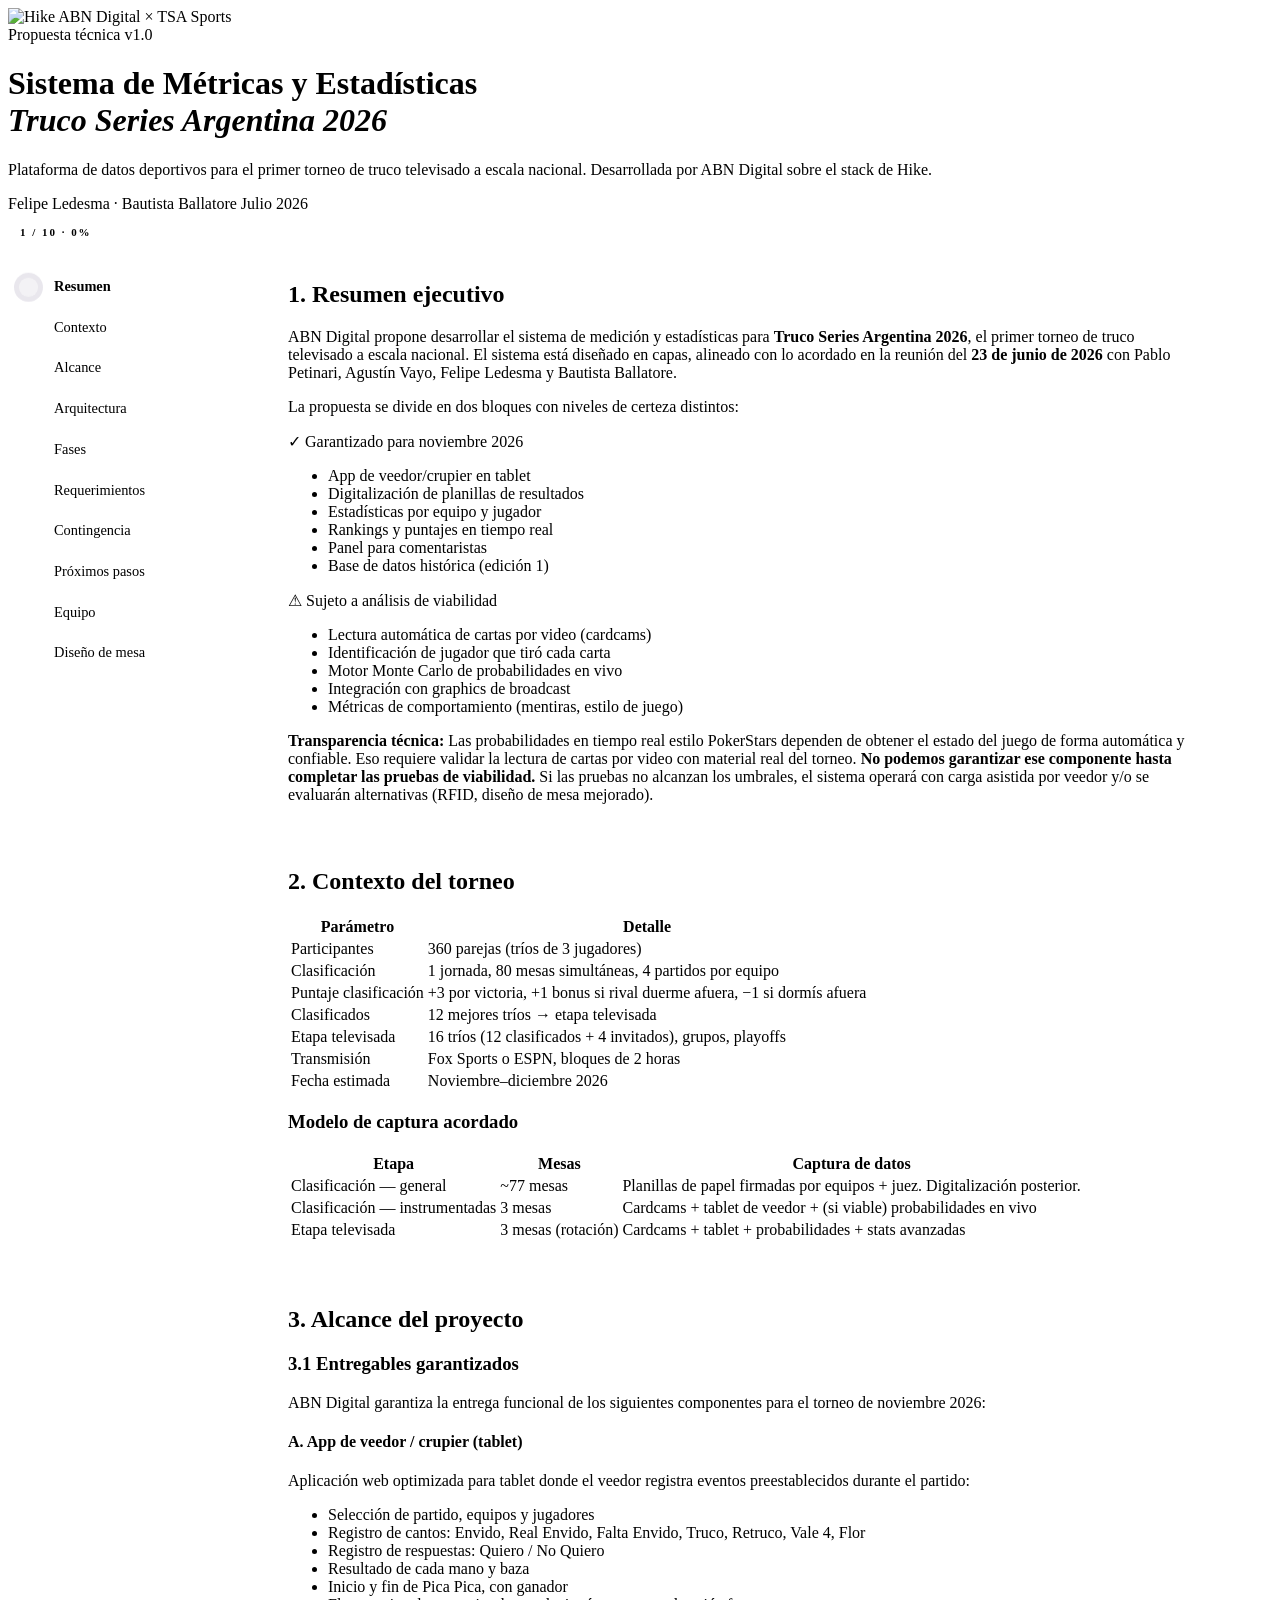
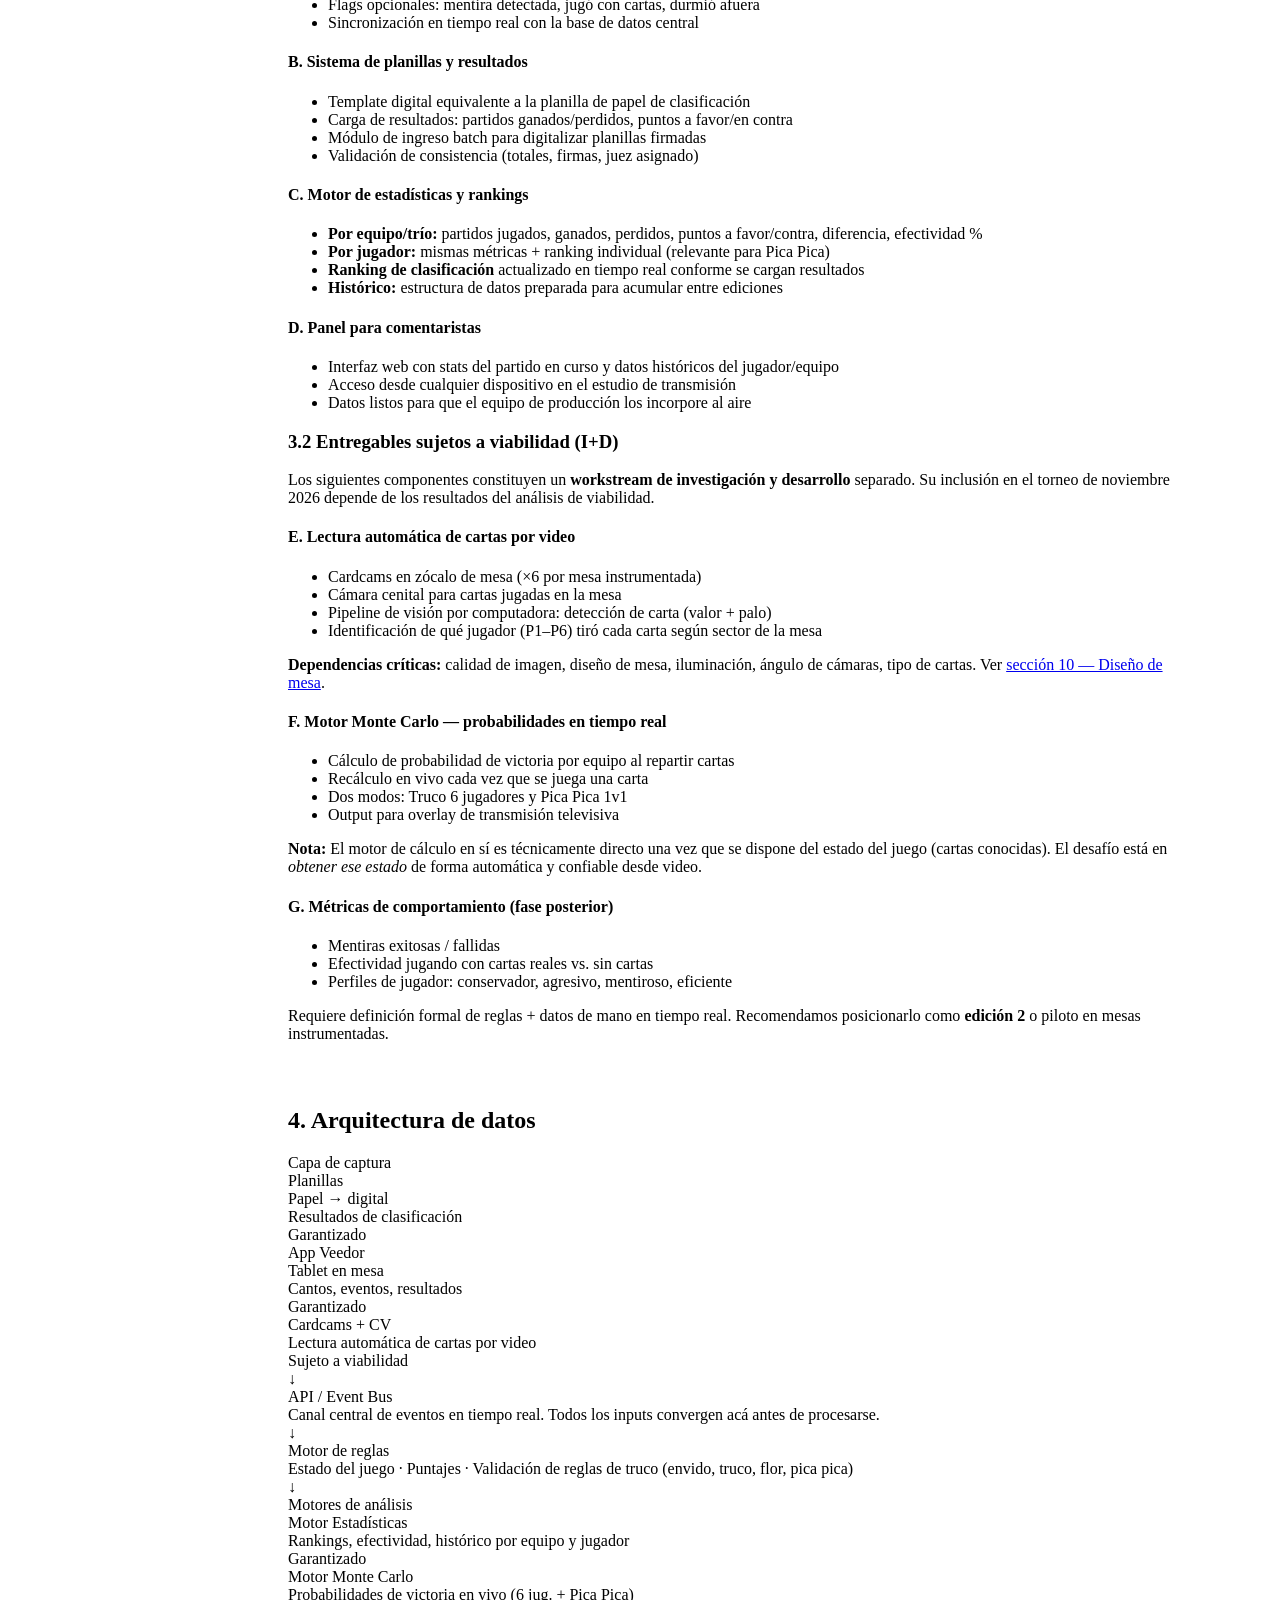
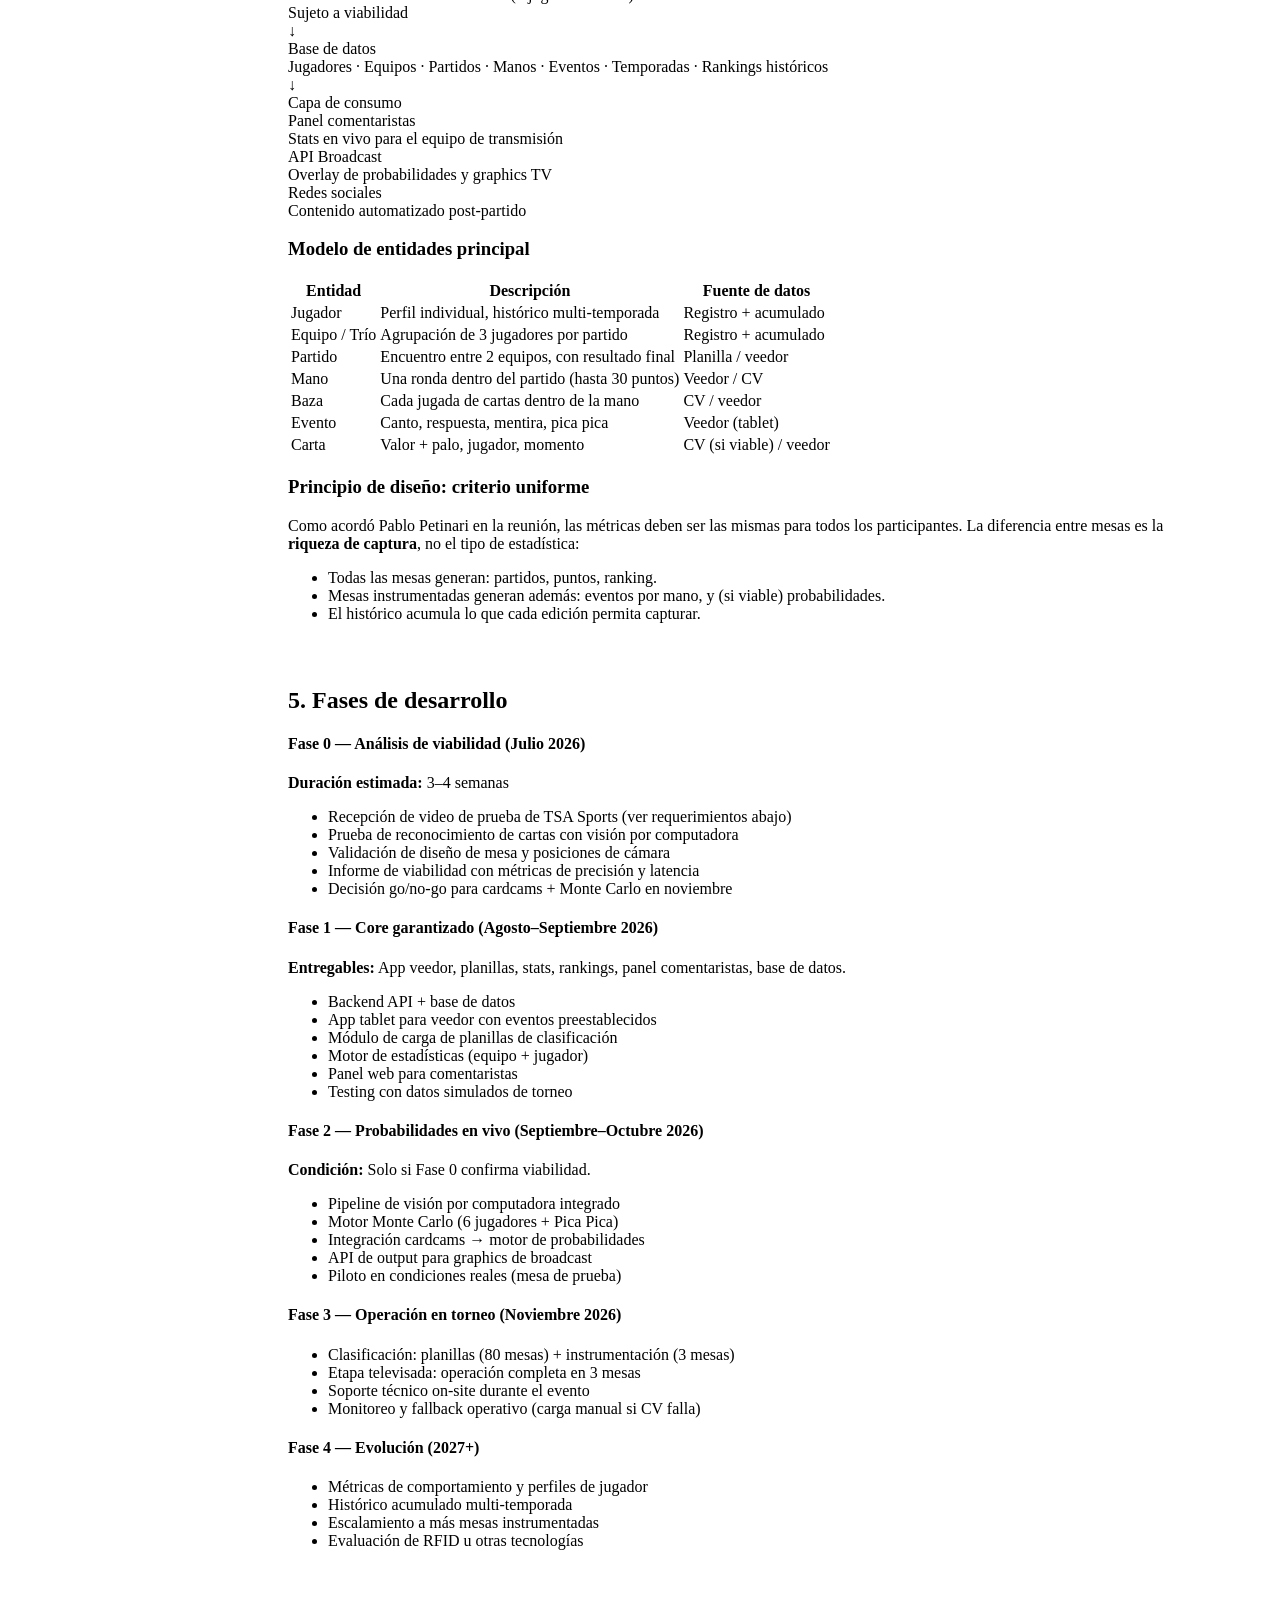
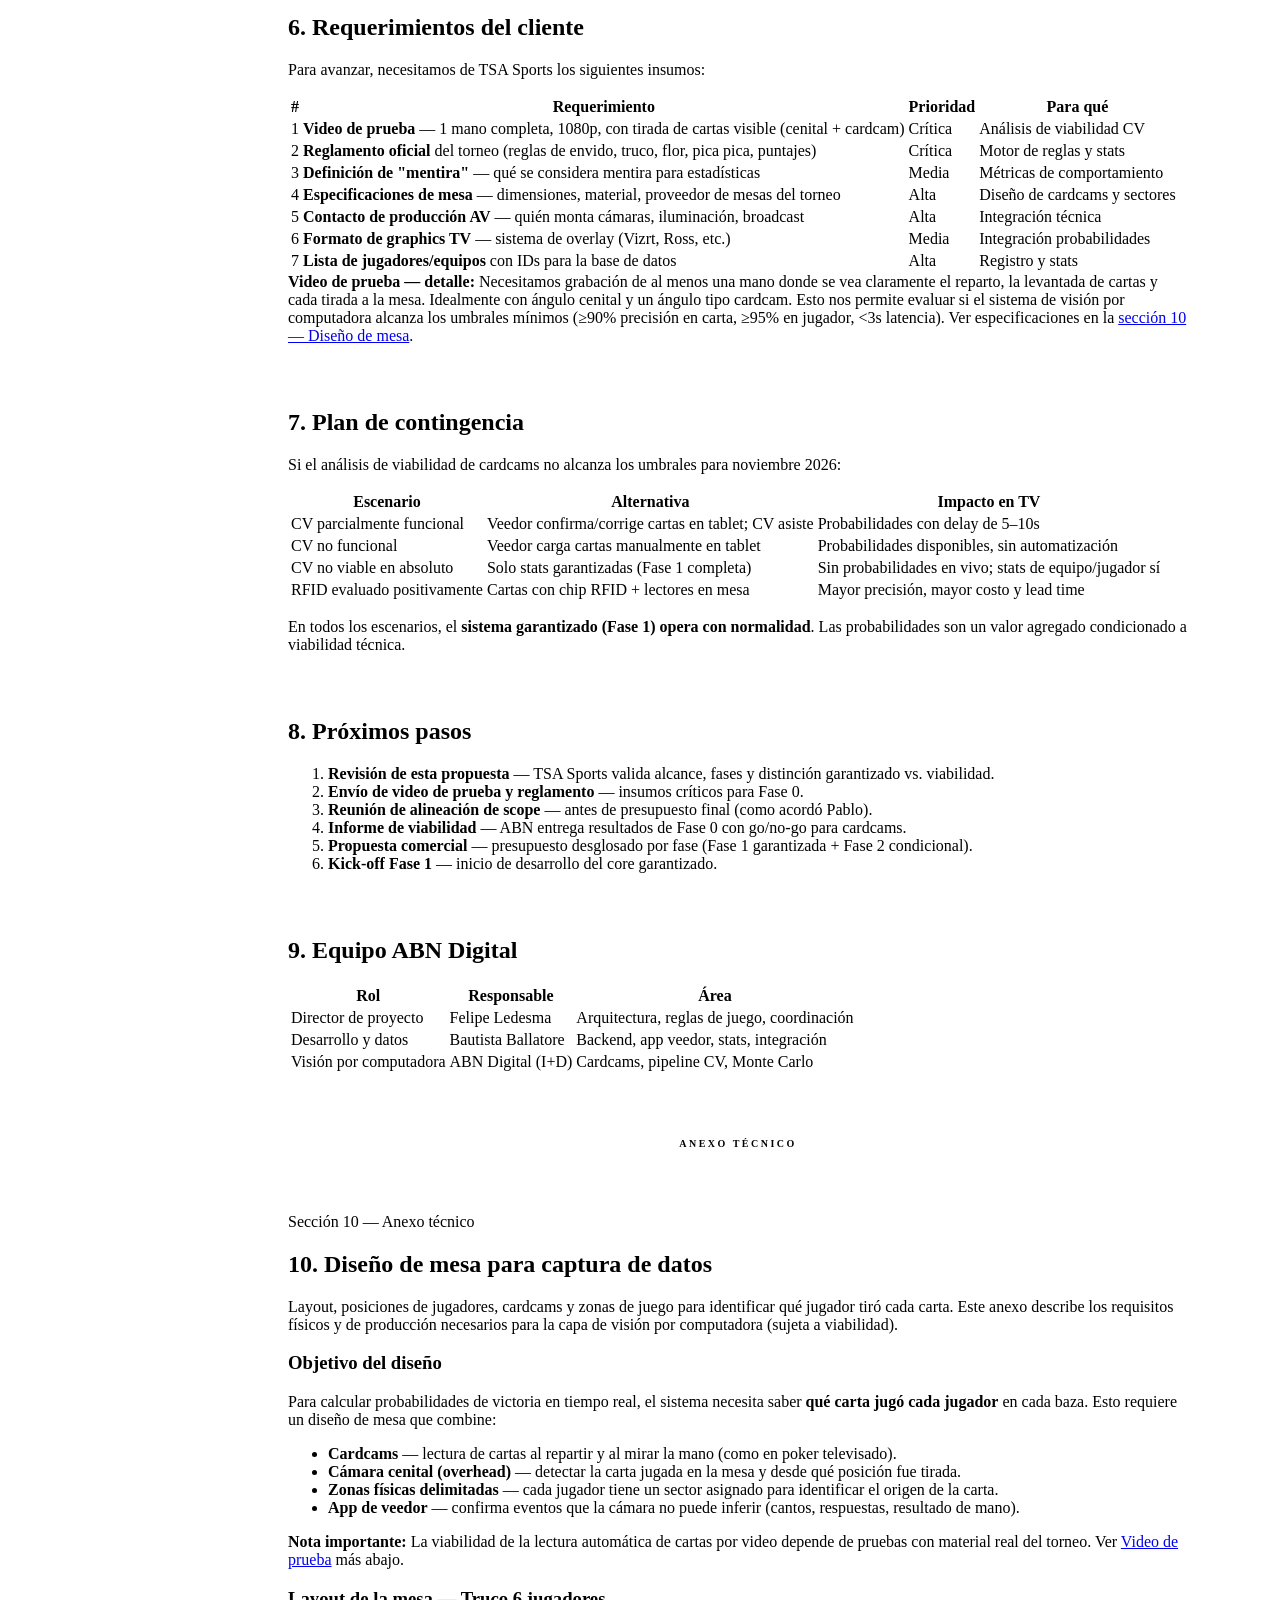
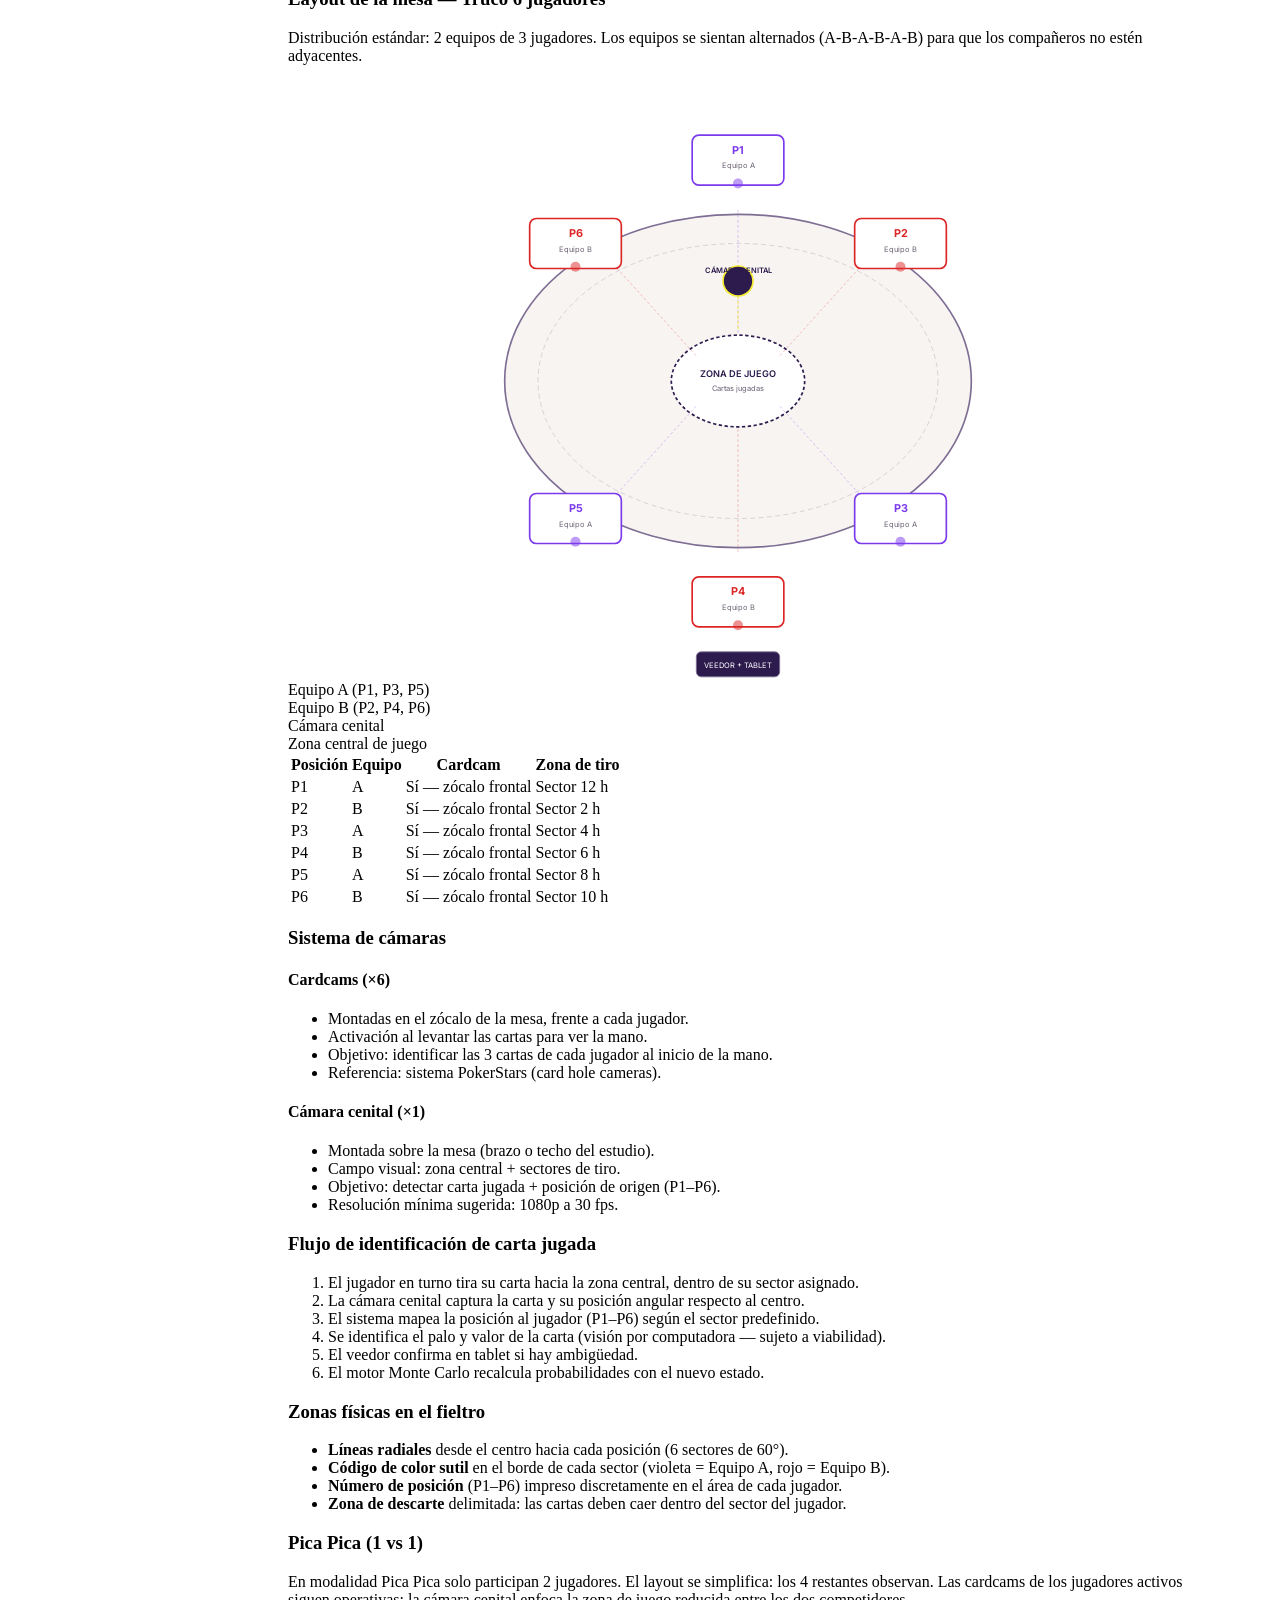
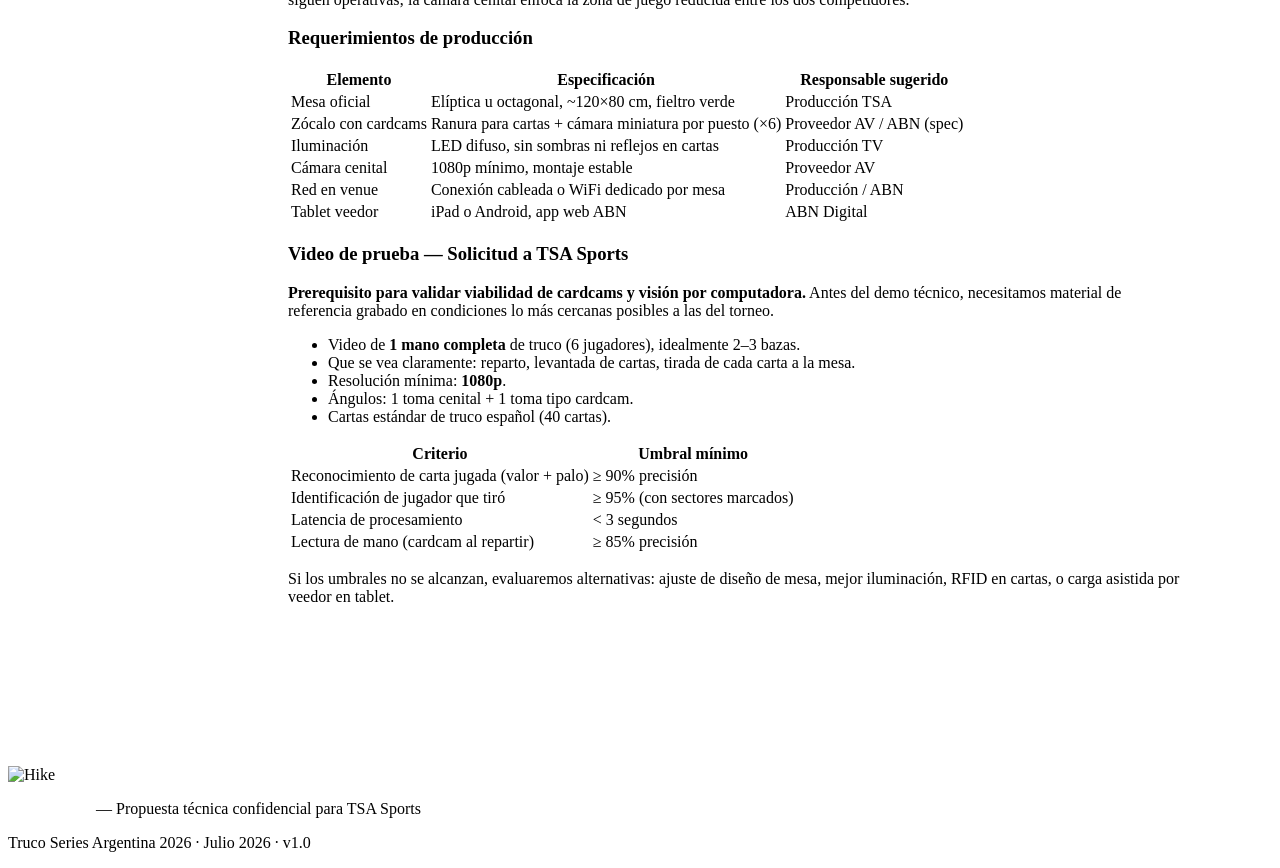
==== commit c5e3c336: "Improve sidebar position, size, and smooth scroll progress. Fix sidebar to left edge, enlarge dots a" ====
--- a/index.html
+++ b/index.html
@@ -32,6 +32,8 @@
     <aside class="sidebar" aria-label="Navegación de secciones">
       <div class="sidebar-progress"><span id="progress-label">1 / 10</span></div>
       <nav class="sidebar-track" id="sidebar-nav">
+        <div class="sidebar-line" aria-hidden="true"><div class="sidebar-line-fill" id="sidebar-fill"></div></div>
+        <div class="sidebar-indicator" id="sidebar-indicator" aria-hidden="true"></div>
         <a href="#resumen" class="sidebar-link" data-index="1"><span class="sidebar-dot"></span><span class="sidebar-label">Resumen</span></a>
         <a href="#contexto" class="sidebar-link" data-index="2"><span class="sidebar-dot"></span><span class="sidebar-label">Contexto</span></a>
         <a href="#alcance" class="sidebar-link" data-index="3"><span class="sidebar-dot"></span><span class="sidebar-label">Alcance</span></a>
--- a/css/style.css
+++ b/css/style.css
@@ -1,246 +1,87 @@
-@import url('https://fonts.googleapis.com/css2?family=Inter:wght@300;400;500;600;700;800&display=swap');
-
-:root {
-  /* Hike brand palette */
-  --bg: #FCF9F7;
-  --surface: #FFFFFF;
-  --surface-2: #F7F4F1;
-  --dark: #1A0A2E;
-  --accent: #7E6E94;
-  --accent-dark: #2D1B4E;
-  --accent-deep: #5E5070;
-  --accent-light: rgba(126, 110, 148, 0.08);
-  --accent-border: rgba(126, 110, 148, 0.18);
-  --yellow: #F4EB33;
-
-  /* Text */
-  --text: #1A1420;
-  --text-2: #6B6272;
-  --text-3: #9E97A5;
-  --text-heading: #111827;
-  --text-body: #374151;
-
-  /* Semantic */
-  --color-success: #059669;
-  --color-danger: #b91c1c;
-  --color-warning: #D97706;
-
-  /* Borders & shadows */
-  --border: rgba(26, 20, 32, 0.07);
-  --border-md: rgba(26, 20, 32, 0.13);
-  --radius-card: 16px;
-  --radius-pill: 9999px;
-  --shadow-card: 0 4px 16px rgba(26, 20, 32, 0.04);
-  --shadow-card-hover: 0 8px 24px rgba(26, 20, 32, 0.08);
-
-  /* Chart palette (teams / diagram) */
-  --chart-1: #7E6E94;
-  --chart-2: #7C3AED;
-  --chart-3: #059669;
-  --chart-4: #D97706;
-  --chart-5: #DC2626;
-
-  --font: 'Inter', system-ui, -apple-system, sans-serif;
-  --font-mono: 'SF Mono', 'Cascadia Code', monospace;
-}
-
-* { box-sizing: border-box; margin: 0; padding: 0; }
-
-html {
-  scroll-behavior: smooth;
-  scrollbar-width: thin;
-  scrollbar-color: rgba(126, 110, 148, 0.2) transparent;
-}
-
-::-webkit-scrollbar { width: 4px; }
-::-webkit-scrollbar-track { background: transparent; }
-::-webkit-scrollbar-thumb {
-  background: rgba(126, 110, 148, 0.25);
-  border-radius: 2px;
-}
-
-body {
-  font-family: var(--font);
-  background: var(--bg);
-  color: var(--text);
-  line-height: 1.65;
-  font-size: 16px;
-  font-weight: 300;
-  -webkit-font-smoothing: antialiased;
-  -moz-osx-font-smoothing: grayscale;
-}
-
-::selection {
-  background: rgba(126, 110, 148, 0.15);
-  color: var(--accent-deep);
-}
-
-a { color: var(--accent-dark); text-decoration: none; font-weight: 500; }
-a:hover { color: var(--accent-deep); text-decoration: underline; }
-
-.container {
-  max-width: 960px;
-  margin: 0 auto;
-  padding: 0 24px;
-}
-
-/* ── Header (dark hero) ── */
-header {
-  background: var(--dark);
-  padding: 56px 0 48px;
-  position: relative;
-  overflow: hidden;
-}
-
-header::before {
-  content: "";
-  position: absolute;
-  inset: 0;
-  background: radial-gradient(ellipse 80% 60% at 70% 0%, rgba(126, 110, 148, 0.25) 0%, transparent 70%);
-  pointer-events: none;
-}
-
-header .container { position: relative; z-index: 1; }
-
-.header-top {
-  display: flex;
-  align-items: center;
-  justify-content: space-between;
-  margin-bottom: 40px;
-  flex-wrap: wrap;
-  gap: 16px;
-}
-
-.logo {
-  height: 32px;
-  width: auto;
-}
-
-.logo-abn {
-  font-size: 11px;
-  font-weight: 600;
-  letter-spacing: 0.12em;
-  text-transform: uppercase;
-  color: var(--text-3);
-}
-
-.eyebrow {
-  display: inline-flex;
-  align-items: center;
-  gap: 8px;
-  padding: 6px 16px;
-  border-radius: var(--radius-pill);
-  background: rgba(255, 255, 255, 0.06);
-  border: 1px solid rgba(255, 255, 255, 0.12);
-  margin-bottom: 20px;
-}
-
-.eyebrow-dot {
-  width: 6px;
-  height: 6px;
-  border-radius: 50%;
-  background: var(--yellow);
-  flex-shrink: 0;
-}
-
-.eyebrow span {
-  font-size: 10px;
-  font-weight: 700;
-  letter-spacing: 0.25em;
-  text-transform: uppercase;
-  color: rgba(255, 255, 255, 0.65);
-}
-
-header h1 {
-  font-size: clamp(2rem, 5vw, 2.75rem);
-  font-weight: 300;
-  line-height: 1.1;
-  letter-spacing: -0.02em;
-  color: #ffffff;
-  margin-bottom: 16px;
-}
-
-header h1 em {
-  font-style: italic;
-  font-weight: 600;
-  color: var(--yellow);
-}
-
-header .subtitle {
-  color: rgba(255, 255, 255, 0.65);
-  font-size: 1.05rem;
-  font-weight: 300;
-  max-width: 600px;
-  line-height: 1.7;
-}
-
-header .meta {
-  margin-top: 28px;
-  display: flex;
-  flex-wrap: wrap;
-  gap: 20px;
-  font-size: 0.8rem;
-  color: rgba(255, 255, 255, 0.45);
-  font-weight: 400;
-}
-
-header .meta a { color: rgba(255, 255, 255, 0.65); font-weight: 400; }
-header .meta a:hover { color: var(--yellow); text-decoration: none; }
-
 /* ── Page layout with sidebar ── */
 .page-layout {
   display: grid;
-  grid-template-columns: 200px minmax(0, 1fr);
-  gap: 56px;
-  max-width: 1140px;
-  margin: 0 auto;
-  padding: 0 32px;
+  grid-template-columns: 260px minmax(0, 900px);
+  gap: 48px;
+  justify-content: start;
+  max-width: none;
+  margin: 0;
+  padding: 0 40px 0 16px;
   align-items: start;
 }
 
 .sidebar {
   position: sticky;
-  top: 32px;
-  padding: 40px 0 80px;
+  top: 50%;
+  transform: translateY(-50%);
+  padding: 24px 0;
+  width: 260px;
 }
 
 .sidebar-progress {
-  font-size: 10px;
+  font-size: 11px;
   font-weight: 700;
-  letter-spacing: 0.2em;
+  letter-spacing: 0.18em;
   text-transform: uppercase;
   color: var(--text-3);
-  margin-bottom: 24px;
-  padding-left: 4px;
+  margin-bottom: 28px;
+  padding-left: 8px;
 }
 
 .sidebar-track {
   position: relative;
   display: flex;
   flex-direction: column;
-}
-
-.sidebar-track::before {
-  content: "";
+  padding-left: 8px;
+}
+
+.sidebar-line {
   position: absolute;
-  left: 5px;
-  top: 14px;
-  bottom: 14px;
-  width: 2px;
+  left: 15px;
+  top: 18px;
+  bottom: 18px;
+  width: 3px;
   background: var(--border-md);
-  border-radius: 1px;
+  border-radius: 3px;
+  overflow: hidden;
+}
+
+.sidebar-line-fill {
+  position: absolute;
+  top: 0;
+  left: 0;
+  width: 100%;
+  height: 0%;
+  background: linear-gradient(180deg, var(--accent) 0%, var(--accent-dark) 100%);
+  border-radius: 3px;
+  will-change: height;
+}
+
+.sidebar-indicator {
+  position: absolute;
+  left: 7px;
+  width: 19px;
+  height: 19px;
+  border-radius: 50%;
+  border: 2.5px solid var(--accent-dark);
+  background: rgba(45, 27, 78, 0.06);
+  box-shadow: 0 0 0 5px rgba(45, 27, 78, 0.1);
+  pointer-events: none;
+  z-index: 3;
+  will-change: transform;
+  transition: transform 0.08s linear;
 }
 
 .sidebar-link {
   display: flex;
   align-items: center;
-  gap: 14px;
-  padding: 9px 0;
-  font-size: 0.78rem;
+  gap: 18px;
+  padding: 11px 0;
+  font-size: 0.9rem;
   font-weight: 400;
   color: var(--text-2);
   text-decoration: none;
-  transition: color 0.2s;
+  transition: color 0.3s ease, font-weight 0.3s ease;
   position: relative;
 }
 
@@ -250,14 +91,14 @@
 }
 
 .sidebar-dot {
-  width: 12px;
-  height: 12px;
+  width: 16px;
+  height: 16px;
   border-radius: 50%;
-  border: 2px solid var(--accent);
+  border: 2.5px solid var(--accent);
   background: var(--bg);
   flex-shrink: 0;
   z-index: 1;
-  transition: background 0.25s, border-color 0.25s, box-shadow 0.25s, transform 0.25s;
+  transition: background 0.35s ease, border-color 0.35s ease, transform 0.35s ease;
 }
 
 .sidebar-link.passed .sidebar-dot {
@@ -268,8 +109,7 @@
 .sidebar-link.active .sidebar-dot {
   background: var(--accent-dark);
   border-color: var(--accent-dark);
-  box-shadow: 0 0 0 4px rgba(45, 27, 78, 0.12);
-  transform: scale(1.15);
+  transform: scale(1.1);
 }
 
 .sidebar-link.active {
@@ -281,9 +121,14 @@
   color: var(--accent-dark);
 }
 
+.sidebar-label {
+  line-height: 1.3;
+}
+
 .content {
   padding: 48px 0 96px;
   min-width: 0;
+  max-width: 900px;
 }
 
 .section-separator {
@@ -310,6 +155,32 @@
   padding-top: 8px;
 }
 
+@media (min-width: 901px) {
+  .page-layout {
+    display: block;
+    padding: 0 48px 0 0;
+    max-width: 960px;
+    margin: 0 auto 0 280px;
+  }
+
+  .sidebar {
+    position: fixed;
+    left: 12px;
+    top: 50%;
+    transform: translateY(-50%);
+    max-height: calc(100vh - 48px);
+    overflow-y: auto;
+    scrollbar-width: none;
+  }
+
+  .sidebar::-webkit-scrollbar { display: none; }
+
+  .content {
+    margin-left: 0;
+    max-width: 900px;
+  }
+}
+
 @media (max-width: 900px) {
   .page-layout {
     grid-template-columns: 1fr;
@@ -323,12 +194,15 @@
     left: 0;
     right: 0;
     top: auto;
+    transform: none;
+    width: 100%;
     z-index: 200;
     background: rgba(252, 249, 247, 0.96);
     backdrop-filter: blur(12px);
     border-top: 1px solid var(--border-md);
     padding: 12px 16px 16px;
     box-shadow: 0 -4px 24px rgba(26, 20, 32, 0.06);
+    max-height: none;
   }
 
   .sidebar-progress {
@@ -339,23 +213,31 @@
 
   .sidebar-track {
     flex-direction: row;
-    justify-content: center;
-    gap: 4px;
+    justify-content: flex-start;
+    gap: 2px;
     overflow-x: auto;
-    padding-bottom: 4px;
+    padding: 0 4px 4px;
     scrollbar-width: none;
+    padding-left: 0;
   }
 
   .sidebar-track::-webkit-scrollbar { display: none; }
 
-  .sidebar-track::before { display: none; }
+  .sidebar-line,
+  .sidebar-indicator { display: none; }
 
   .sidebar-link {
     flex-direction: column;
-    gap: 4px;
-    padding: 4px 6px;
-    min-width: 44px;
+    gap: 5px;
+    padding: 4px 8px;
+    min-width: 48px;
     text-align: center;
+    font-size: 0.75rem;
+  }
+
+  .sidebar-dot {
+    width: 14px;
+    height: 14px;
   }
 
   .sidebar-label {
@@ -371,416 +253,13 @@
 
   .content {
     padding: 32px 0 120px;
+    margin-left: 0;
   }
 
   section { scroll-margin-top: 24px; }
 }
 
+section {
   margin-bottom: 64px;
   scroll-margin-top: 48px;
 }
-
-h2 {
-  font-size: 1.75rem;
-  font-weight: 300;
-  letter-spacing: -0.02em;
-  color: var(--text);
-  margin-bottom: 8px;
-}
-
-h2::after {
-  content: "";
-  display: block;
-  width: 40px;
-  height: 3px;
-  background: var(--accent-dark);
-  border-radius: 2px;
-  margin-top: 12px;
-  margin-bottom: 24px;
-}
-
-h3 {
-  font-size: 1rem;
-  font-weight: 600;
-  margin: 32px 0 12px;
-  color: var(--accent-dark);
-  letter-spacing: -0.01em;
-}
-
-h4 {
-  font-size: 0.7rem;
-  font-weight: 700;
-  margin: 20px 0 8px;
-  color: var(--text-3);
-  text-transform: uppercase;
-  letter-spacing: 0.2em;
-}
-
-p { margin-bottom: 14px; color: var(--text-body); font-weight: 300; }
-
-ul, ol { margin: 0 0 16px 20px; color: var(--text-body); font-weight: 300; }
-li { margin-bottom: 6px; }
-
-/* ── Cards ── */
-.card {
-  background: var(--surface);
-  border: 1px solid var(--border);
-  border-radius: var(--radius-card);
-  padding: 28px;
-  margin-bottom: 16px;
-  box-shadow: var(--shadow-card);
-  transition: box-shadow 0.2s, border-color 0.2s;
-}
-
-.card:hover {
-  border-color: var(--border-md);
-  box-shadow: var(--shadow-card-hover);
-}
-
-.card.guaranteed {
-  border-left: 3px solid var(--color-success);
-}
-
-.card.research {
-  border-left: 3px solid var(--color-warning);
-}
-
-.card-label {
-  display: inline-flex;
-  align-items: center;
-  gap: 6px;
-  font-size: 10px;
-  font-weight: 700;
-  letter-spacing: 0.2em;
-  text-transform: uppercase;
-  margin-bottom: 16px;
-  padding: 4px 12px;
-  border-radius: var(--radius-pill);
-}
-
-.card.guaranteed .card-label {
-  background: rgba(5, 150, 105, 0.1);
-  color: var(--color-success);
-}
-
-.card.research .card-label {
-  background: rgba(217, 119, 6, 0.1);
-  color: var(--color-warning);
-}
-
-.grid-2 {
-  display: grid;
-  grid-template-columns: 1fr 1fr;
-  gap: 16px;
-}
-
-@media (max-width: 700px) {
-  .grid-2 { grid-template-columns: 1fr; }
-}
-
-/* ── Tables ── */
-table {
-  width: 100%;
-  border-collapse: collapse;
-  font-size: 0.875rem;
-  margin: 20px 0;
-  background: var(--surface);
-  border-radius: var(--radius-card);
-  overflow: hidden;
-  border: 1px solid var(--border);
-  box-shadow: var(--shadow-card);
-}
-
-th, td {
-  border-bottom: 1px solid var(--border);
-  padding: 12px 16px;
-  text-align: left;
-}
-
-tr:last-child td { border-bottom: none; }
-
-th {
-  background: var(--surface-2);
-  font-weight: 600;
-  color: var(--text-2);
-  font-size: 0.7rem;
-  text-transform: uppercase;
-  letter-spacing: 0.08em;
-}
-
-td { color: var(--text-body); font-weight: 300; }
-tr:hover td { background: var(--accent-light); }
-
-/* ── Timeline ── */
-.timeline {
-  position: relative;
-  padding-left: 28px;
-}
-
-.timeline::before {
-  content: "";
-  position: absolute;
-  left: 8px;
-  top: 4px;
-  bottom: 4px;
-  width: 2px;
-  background: var(--accent-border);
-}
-
-.timeline-item {
-  position: relative;
-  margin-bottom: 28px;
-}
-
-.timeline-item::before {
-  content: "";
-  position: absolute;
-  left: -24px;
-  top: 6px;
-  width: 12px;
-  height: 12px;
-  border-radius: 50%;
-  background: var(--accent-dark);
-  border: 2px solid var(--bg);
-}
-
-.timeline-item.research::before { background: var(--color-warning); }
-
-.timeline-item h4 {
-  margin-top: 0;
-  color: var(--text);
-  text-transform: none;
-  letter-spacing: -0.01em;
-  font-size: 0.95rem;
-  font-weight: 600;
-}
-
-/* ── Architecture stack diagram ── */
-.arch-stack {
-  display: flex;
-  flex-direction: column;
-  gap: 0;
-  border-radius: var(--radius-card);
-  overflow: hidden;
-  border: 1px solid rgba(126, 110, 148, 0.25);
-  box-shadow: var(--shadow-card);
-}
-
-.arch-layer {
-  background: var(--dark);
-  border-bottom: 1px solid rgba(126, 110, 148, 0.2);
-  padding: 20px 24px;
-}
-
-.arch-layer:last-child { border-bottom: none; }
-
-.arch-layer-title {
-  font-size: 0.65rem;
-  font-weight: 700;
-  letter-spacing: 0.2em;
-  text-transform: uppercase;
-  color: var(--yellow);
-  margin-bottom: 14px;
-}
-
-.arch-layer-title.muted { color: #c4b5fd; }
-.arch-layer-title.warn { color: #fbbf24; }
-
-.arch-cells {
-  display: grid;
-  gap: 10px;
-}
-
-.arch-cells.cols-3 { grid-template-columns: repeat(3, 1fr); }
-.arch-cells.cols-2 { grid-template-columns: repeat(2, 1fr); }
-.arch-cells.cols-1 { grid-template-columns: 1fr; }
-
-@media (max-width: 600px) {
-  .arch-cells.cols-3,
-  .arch-cells.cols-2 { grid-template-columns: 1fr; }
-}
-
-.arch-cell {
-  background: rgba(255, 255, 255, 0.05);
-  border: 1px solid rgba(126, 110, 148, 0.2);
-  border-radius: 10px;
-  padding: 14px 16px;
-}
-
-.arch-cell-name {
-  font-size: 0.875rem;
-  font-weight: 600;
-  color: #ffffff;
-  margin-bottom: 4px;
-}
-
-.arch-cell-desc {
-  font-size: 0.75rem;
-  font-weight: 300;
-  color: rgba(255, 255, 255, 0.5);
-  line-height: 1.5;
-}
-
-.arch-cell-tag {
-  display: inline-block;
-  margin-top: 8px;
-  font-size: 0.6rem;
-  font-weight: 700;
-  letter-spacing: 0.12em;
-  text-transform: uppercase;
-  padding: 2px 8px;
-  border-radius: var(--radius-pill);
-}
-
-.arch-cell-tag.guaranteed {
-  background: rgba(5, 150, 105, 0.2);
-  color: #34d399;
-}
-
-.arch-cell-tag.research {
-  background: rgba(217, 119, 6, 0.2);
-  color: #fbbf24;
-}
-
-.arch-layer-detail {
-  font-size: 0.8rem;
-  font-weight: 300;
-  color: rgba(255, 255, 255, 0.55);
-  line-height: 1.6;
-}
-
-.arch-arrow {
-  display: flex;
-  justify-content: center;
-  padding: 6px 0;
-  background: rgba(0, 0, 0, 0.2);
-  color: rgba(126, 110, 148, 0.6);
-  font-size: 0.75rem;
-}
-/* ── Callouts ── */
-.callout {
-  background: var(--accent-light);
-  border: 1px solid var(--accent-border);
-  border-radius: var(--radius-card);
-  padding: 20px 24px;
-  margin: 24px 0;
-  font-size: 0.925rem;
-  color: var(--text-body);
-}
-
-.callout.warning {
-  background: rgba(217, 119, 6, 0.06);
-  border-color: rgba(217, 119, 6, 0.2);
-}
-
-.callout strong { color: var(--accent-dark); font-weight: 600; }
-
-/* ── Footer ── */
-footer {
-  background: var(--dark);
-  padding: 48px 0;
-  color: rgba(255, 255, 255, 0.5);
-  font-size: 0.875rem;
-  font-weight: 300;
-}
-
-footer a { color: var(--yellow); font-weight: 400; }
-footer a:hover { color: #fff; text-decoration: none; }
-
-footer .footer-inner {
-  display: flex;
-  flex-direction: column;
-  align-items: center;
-  gap: 12px;
-  text-align: center;
-}
-
-footer .logo { height: 28px; opacity: 0.9; }
-
-/* ── Table design page ── */
-.table-diagram {
-  background: var(--surface);
-  border: 1px solid var(--border);
-  border-radius: var(--radius-card);
-  padding: 32px;
-  margin: 24px 0;
-  box-shadow: var(--shadow-card);
-}
-
-.table-svg-wrap {
-  max-width: 100%;
-  overflow-x: auto;
-}
-
-.legend {
-  display: flex;
-  flex-wrap: wrap;
-  gap: 16px;
-  margin-top: 24px;
-  font-size: 0.8rem;
-  color: var(--text-2);
-}
-
-.legend-item {
-  display: flex;
-  align-items: center;
-  gap: 8px;
-}
-
-.legend-dot {
-  width: 12px;
-  height: 12px;
-  border-radius: 3px;
-}
-
-.spec-table td:first-child { font-weight: 600; white-space: nowrap; color: var(--accent-dark); }
-
-/* ── Section eyebrow (light bg) ── */
-.section-eyebrow {
-  display: inline-flex;
-  align-items: center;
-  gap: 8px;
-  padding: 5px 14px;
-  border-radius: var(--radius-pill);
-  background: var(--surface);
-  border: 1px solid var(--border);
-  margin-bottom: 12px;
-}
-
-.section-eyebrow-dot {
-  width: 6px;
-  height: 6px;
-  border-radius: 50%;
-  background: var(--accent-dark);
-}
-
-.section-eyebrow span {
-  font-size: 10px;
-  font-weight: 700;
-  letter-spacing: 0.2em;
-  text-transform: uppercase;
-  color: var(--text-2);
-}
-
-/* ── CTA button ── */
-.btn {
-  display: inline-flex;
-  align-items: center;
-  gap: 8px;
-  padding: 10px 24px;
-  border-radius: var(--radius-pill);
-  background: var(--accent-dark);
-  color: #fff;
-  font-size: 0.875rem;
-  font-weight: 600;
-  border: none;
-  cursor: pointer;
-  transition: background 0.2s;
-  text-decoration: none;
-}
-
-.btn:hover {
-  background: var(--accent-deep);
-  color: #fff;
-  text-decoration: none;
-}
